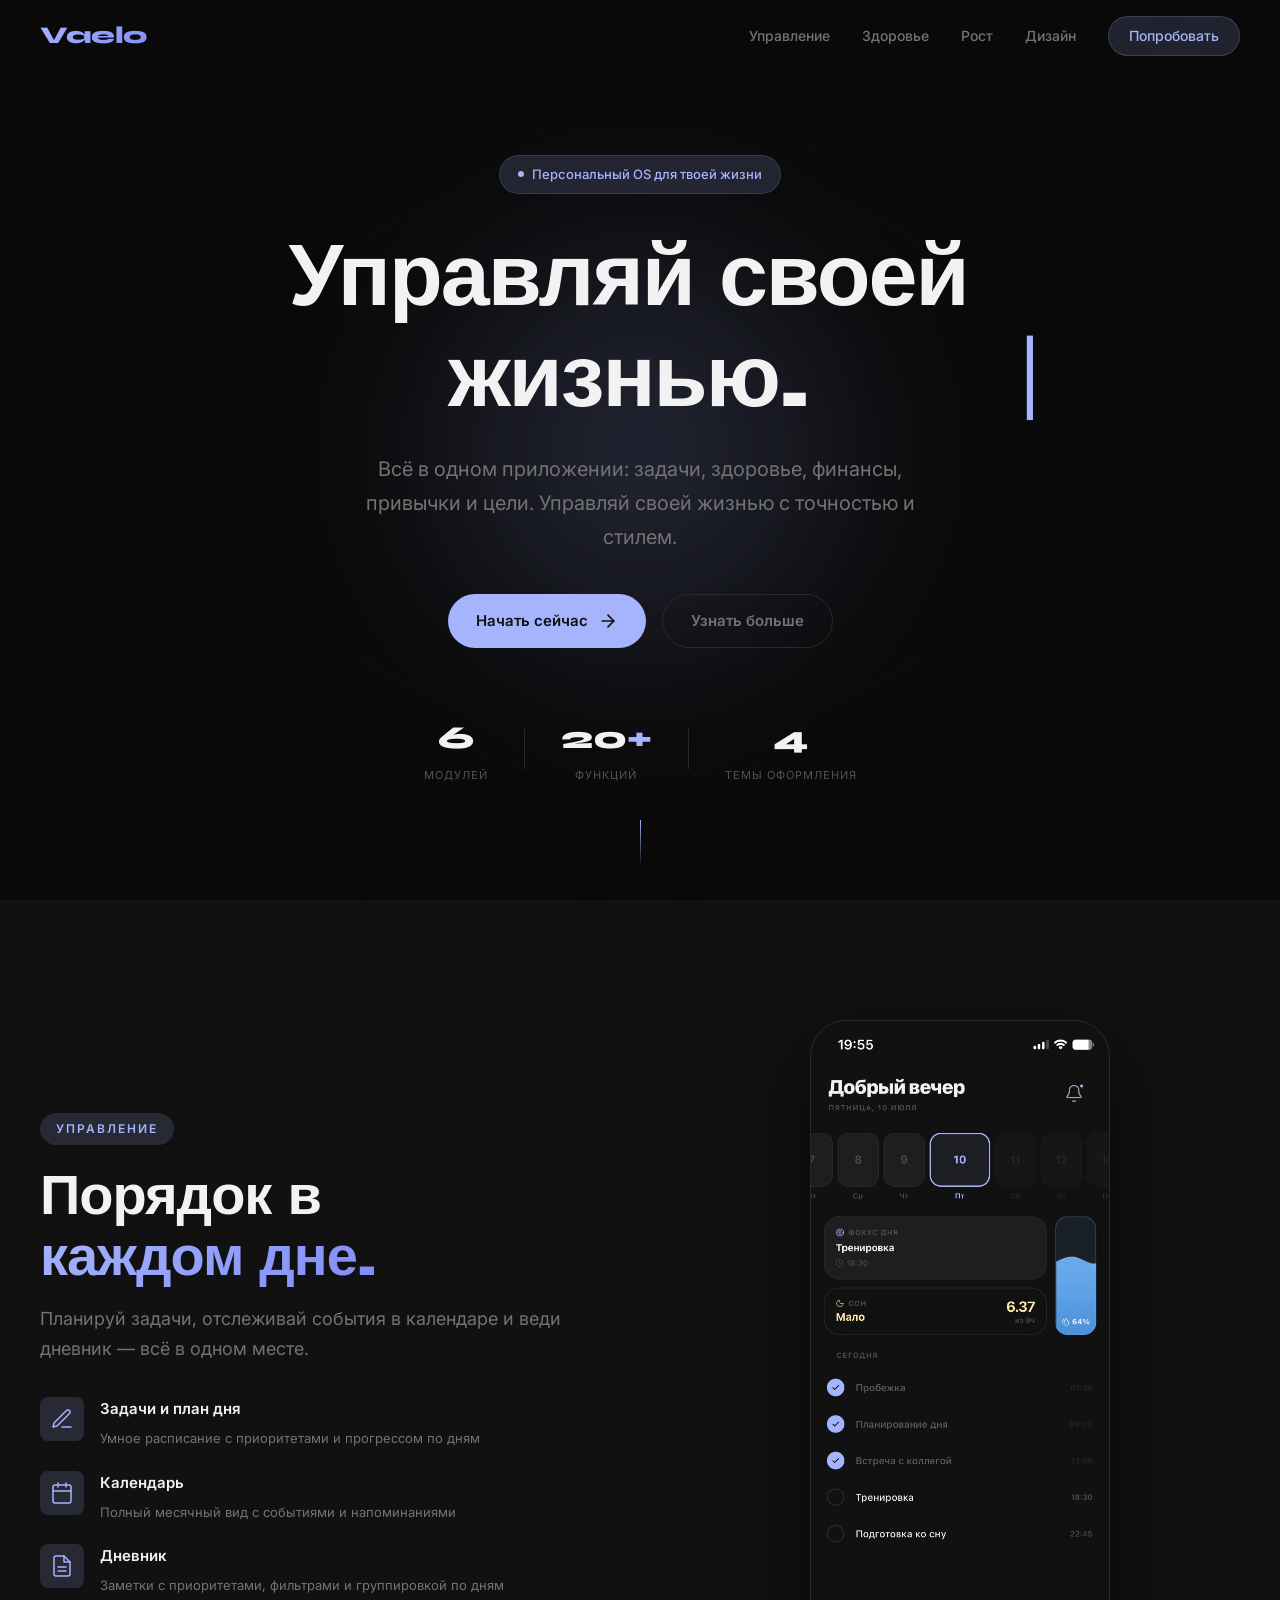
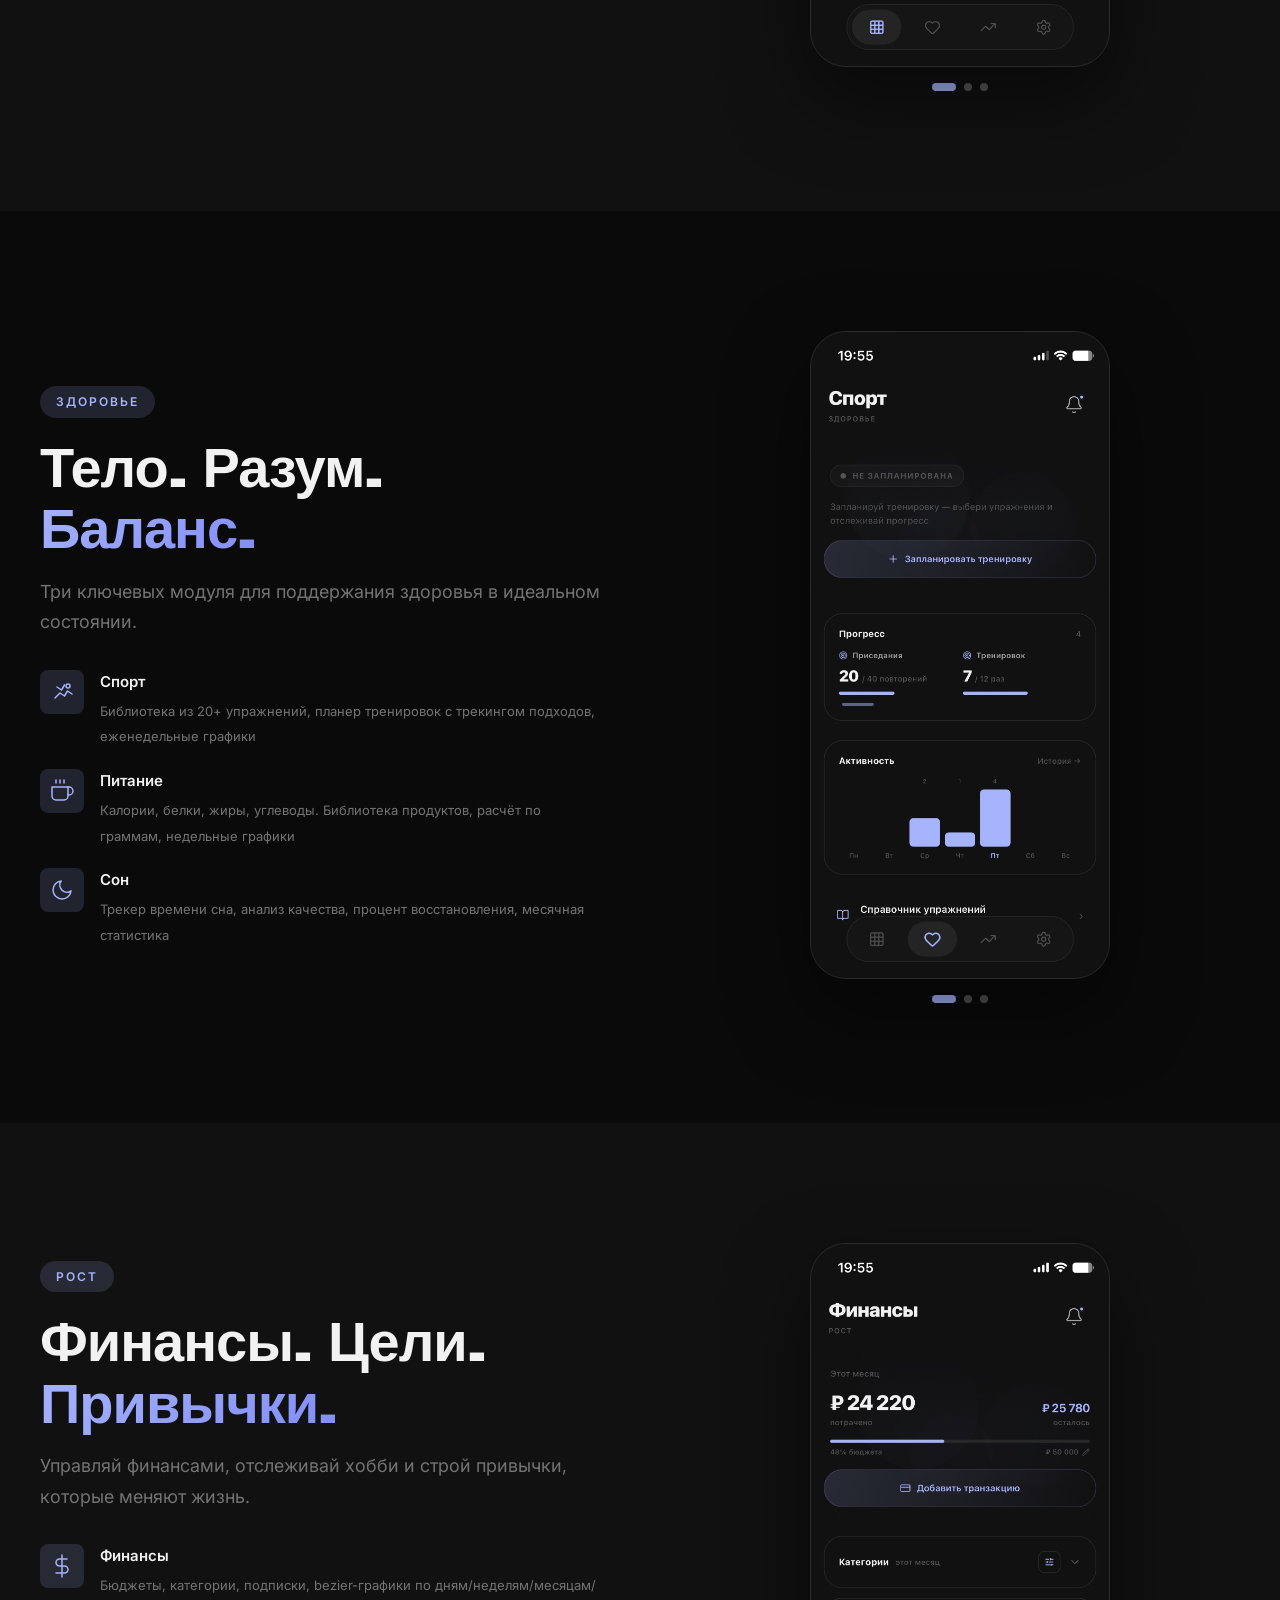
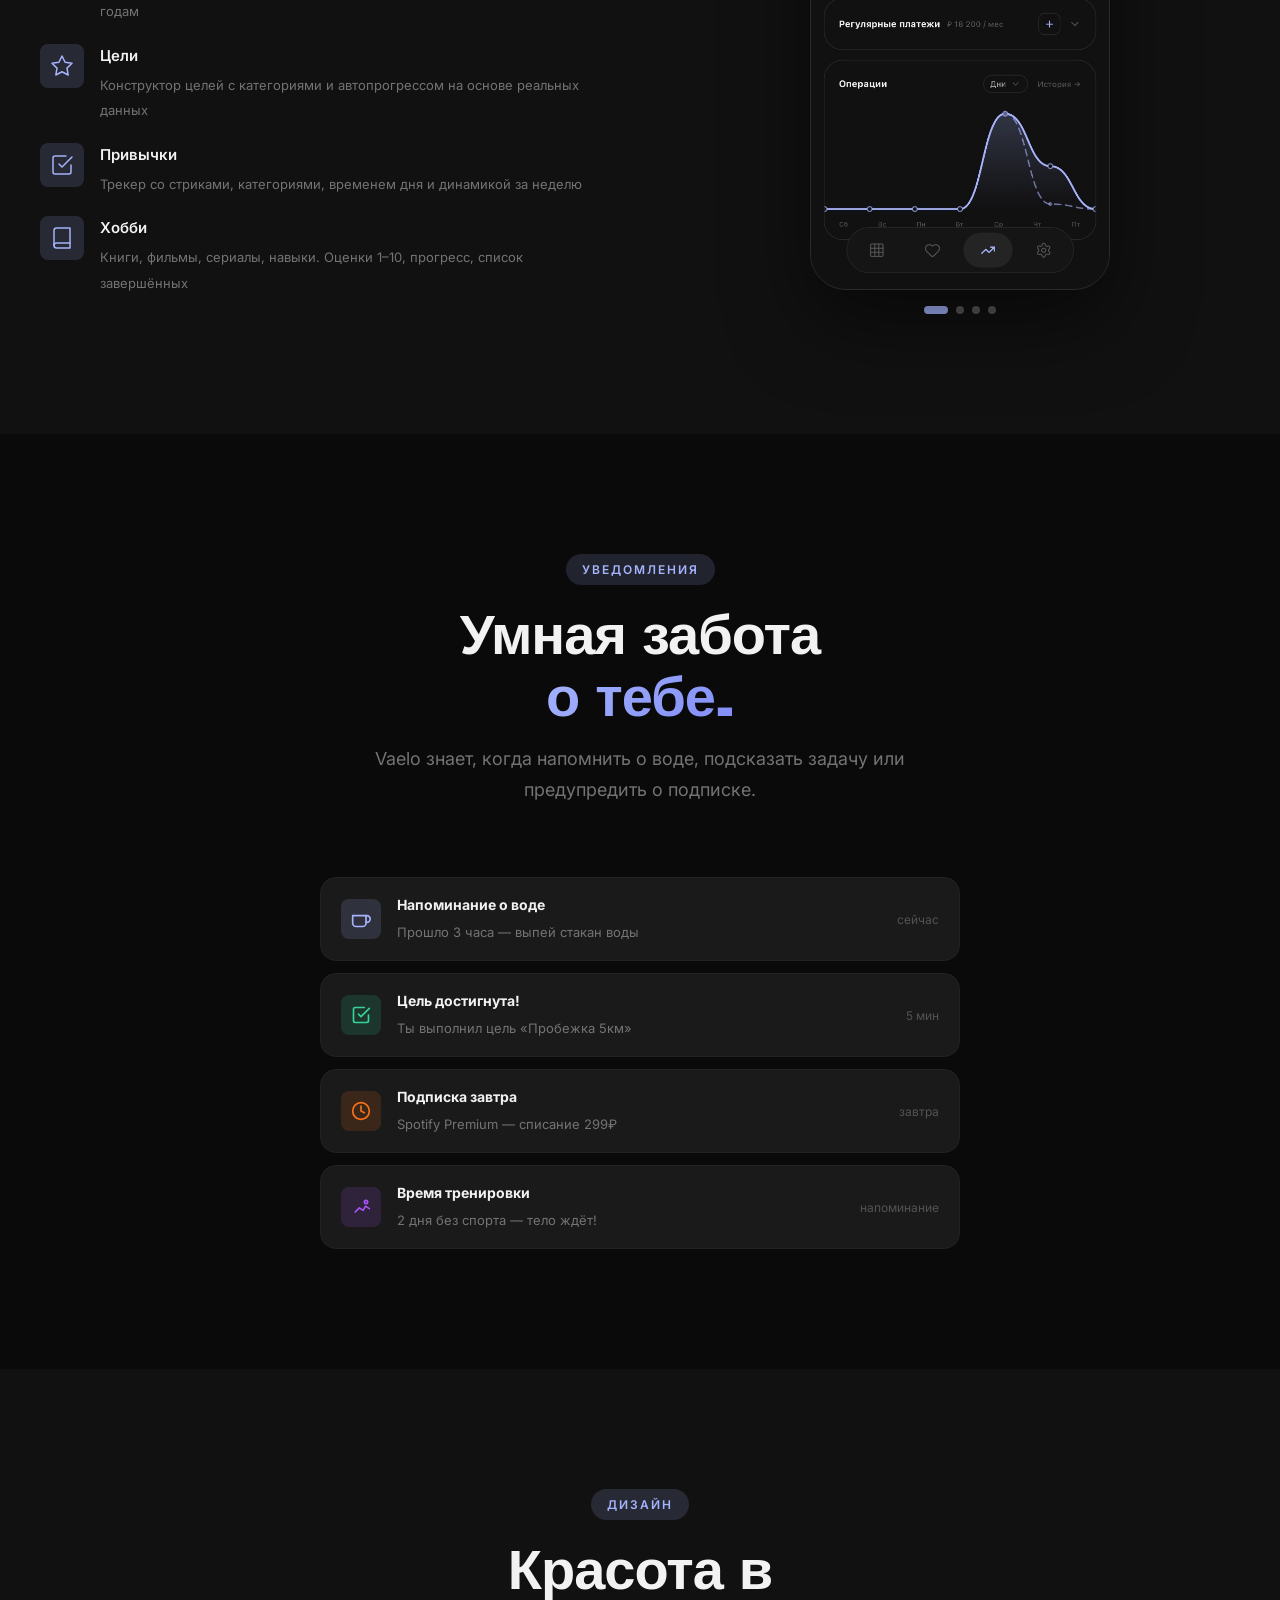
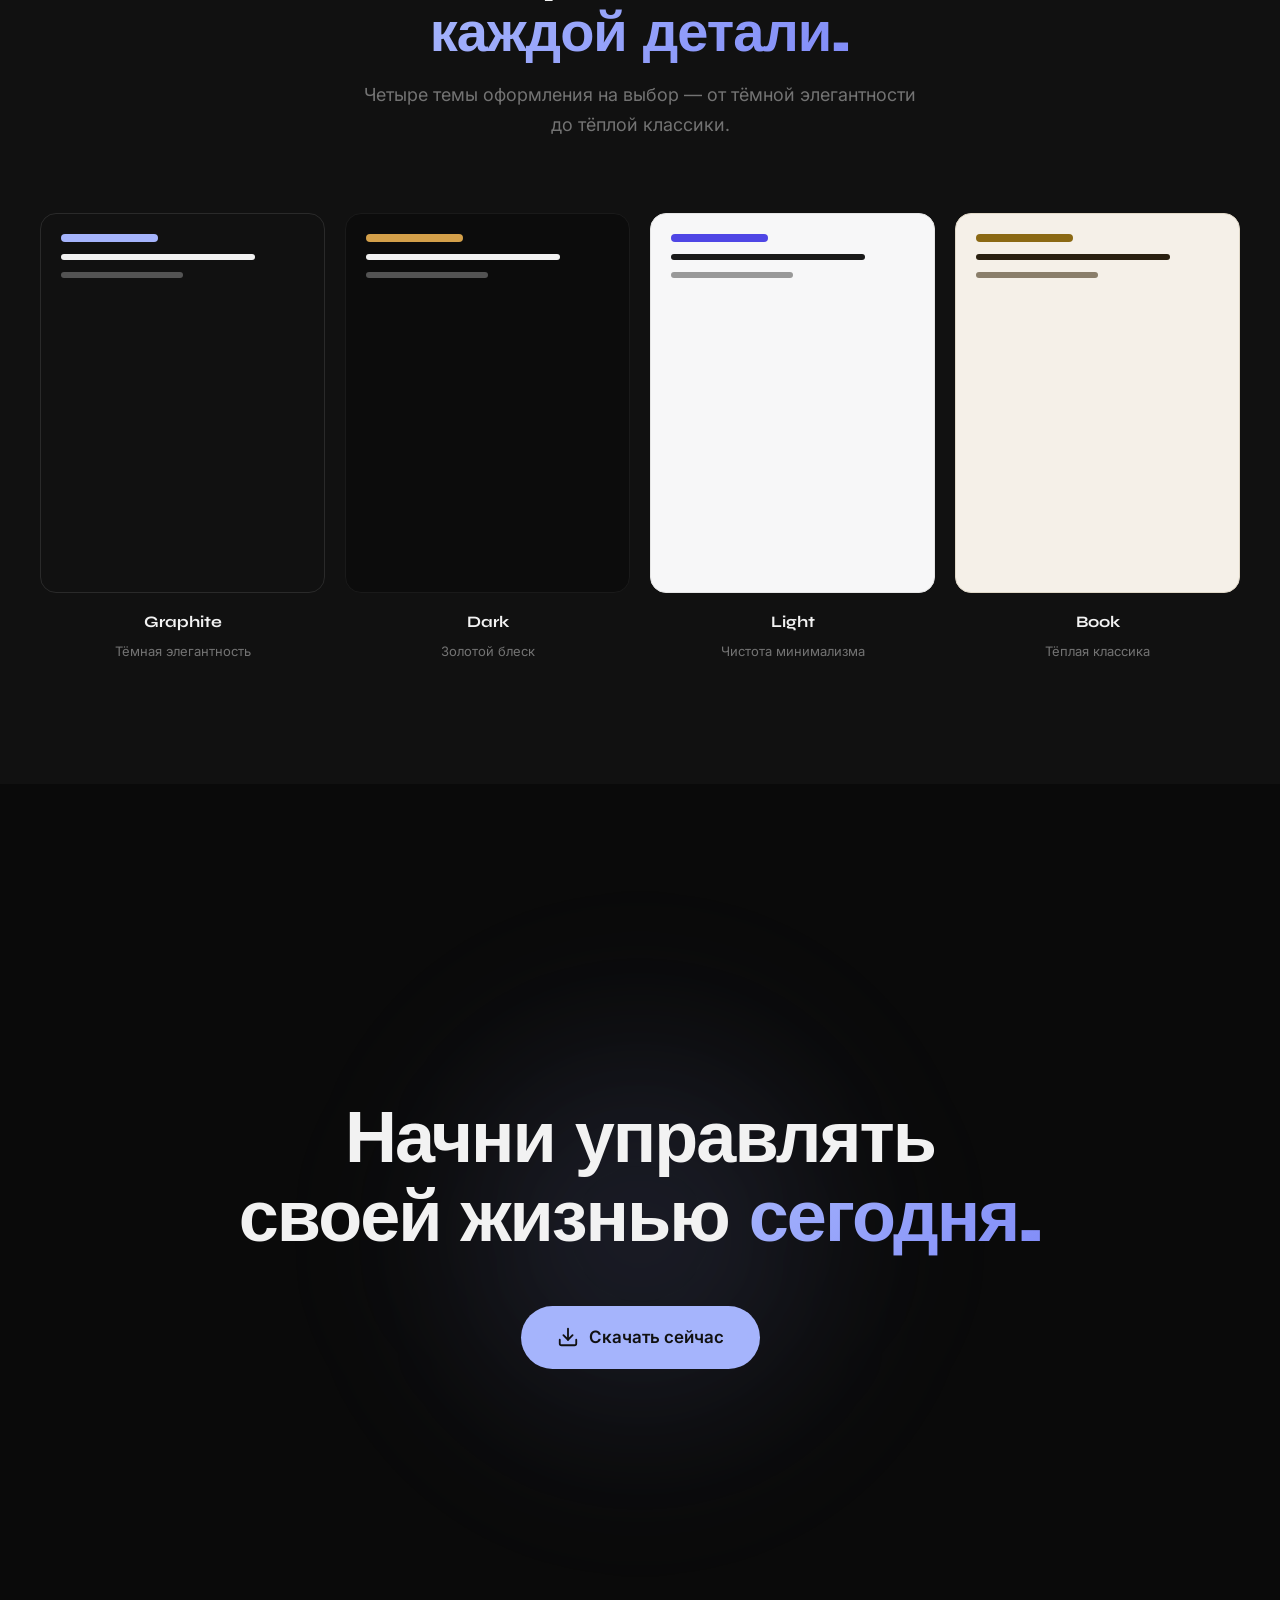
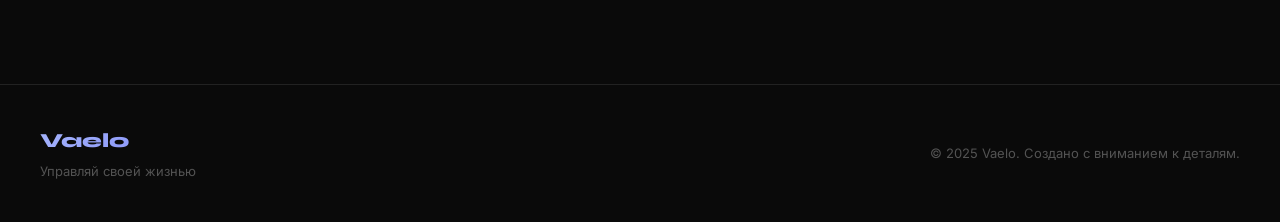
==== index.html @ 1714de64 "first commit" ====
<!DOCTYPE html>
<html lang="ru">
<head>
  <meta charset="UTF-8">
  <meta name="viewport" content="width=device-width, initial-scale=1.0">
  <title>Vaelo — Управляй своей жизнью</title>
  <link rel="icon" type="image/png" href="assets/logo.png">
  <link rel="preconnect" href="https://fonts.googleapis.com">
  <link rel="preconnect" href="https://fonts.gstatic.com" crossorigin>
  <link href="https://fonts.googleapis.com/css2?family=Syne:wght@400;500;600;700;800&family=Inter:wght@300;400;500;600;700&display=swap" rel="stylesheet">
  <link rel="stylesheet" href="style.css">
</head>
<body>

  <!-- Cursor glow -->
  <div class="cursor-glow" id="cursorGlow"></div>

  <!-- Navigation -->
  <nav class="nav" id="nav">
    <div class="nav-inner">
      <a href="#hero" class="nav-logo">Vaelo</a>
      <div class="nav-links">
        <a href="#management">Управление</a>
        <a href="#health">Здоровье</a>
        <a href="#growth">Рост</a>
        <a href="#design">Дизайн</a>
        <a href="#cta" class="nav-cta">Попробовать</a>
      </div>
      <button class="nav-burger" id="navBurger" aria-label="Меню">
        <span></span><span></span><span></span>
      </button>
    </div>
  </nav>

  <!-- Mobile menu -->
  <div class="mobile-menu" id="mobileMenu">
    <a href="#management">Управление</a>
    <a href="#health">Здоровье</a>
    <a href="#growth">Рост</a>
    <a href="#design">Дизайн</a>
    <a href="#cta" class="nav-cta">Попробовать</a>
  </div>

  <!-- Hero Section -->
  <section class="hero" id="hero">
    <div class="hero-aura"></div>
    <div class="hero-aura hero-aura-2"></div>
    <div class="hero-vignette"></div>
    <div class="hero-content">
      <div class="hero-badge">
        <span class="hero-badge-dot"></span>
        Персональный OS для твоей жизни
      </div>
      <h1 class="hero-title">
        <span class="typewriter" id="typewriter"></span><span class="cursor-blink">|</span>
      </h1>
      <p class="hero-subtitle">Всё в одном приложении: задачи, здоровье, финансы, привычки и цели. Управляй своей жизнью с точностью и стилем.</p>
      <div class="hero-actions">
        <a href="#cta" class="btn btn-primary">
          <span>Начать сейчас</span>
          <svg width="20" height="20" viewBox="0 0 24 24" fill="none" stroke="currentColor" stroke-width="2" stroke-linecap="round" stroke-linejoin="round"><path d="M5 12h14"/><path d="m12 5 7 7-7 7"/></svg>
        </a>
        <a href="#management" class="btn btn-ghost">
          <span>Узнать больше</span>
        </a>
      </div>
      <div class="hero-stats">
        <div class="hero-stat">
          <span class="hero-stat-number" data-target="6">0</span>
          <span class="hero-stat-label">Модулей</span>
        </div>
        <div class="hero-stat-divider"></div>
        <div class="hero-stat">
          <div class="hero-stat-row"><span class="hero-stat-number" data-target="20">0</span><span class="hero-stat-plus">+</span></div>
          <span class="hero-stat-label">Функций</span>
        </div>
        <div class="hero-stat-divider"></div>
        <div class="hero-stat">
          <span class="hero-stat-number" data-target="4">0</span>
          <span class="hero-stat-label">Темы оформления</span>
        </div>
      </div>
    </div>
    <div class="hero-scroll-indicator">
      <div class="scroll-line"></div>
    </div>
  </section>

  <!-- Management Section -->
  <section class="section section-dark" id="management">
    <div class="container">
      <div class="showcase">
        <div class="showcase-content reveal">
          <span class="section-tag">Управление</span>
          <h2 class="section-title">Порядок в<br><span class="text-accent">каждом дне.</span></h2>
          <p class="section-desc">Планируй задачи, отслеживай события в календаре и веди дневник — всё в одном месте.</p>
          <div class="showcase-list">
            <div class="showcase-item">
              <div class="showcase-item-icon">
                <svg width="24" height="24" viewBox="0 0 24 24" fill="none" stroke="currentColor" stroke-width="1.5" stroke-linecap="round" stroke-linejoin="round"><path d="M12 20h9"/><path d="M16.5 3.5a2.121 2.121 0 0 1 3 3L7 19l-4 1 1-4L16.5 3.5z"/></svg>
              </div>
              <div>
                <strong>Задачи и план дня</strong>
                <span>Умное расписание с приоритетами и прогрессом по дням</span>
              </div>
            </div>
            <div class="showcase-item">
              <div class="showcase-item-icon">
                <svg width="24" height="24" viewBox="0 0 24 24" fill="none" stroke="currentColor" stroke-width="1.5" stroke-linecap="round" stroke-linejoin="round"><rect x="3" y="4" width="18" height="18" rx="2" ry="2"/><line x1="16" y1="2" x2="16" y2="6"/><line x1="8" y1="2" x2="8" y2="6"/><line x1="3" y1="10" x2="21" y2="10"/></svg>
              </div>
              <div>
                <strong>Календарь</strong>
                <span>Полный месячный вид с событиями и напоминаниями</span>
              </div>
            </div>
            <div class="showcase-item">
              <div class="showcase-item-icon">
                <svg width="24" height="24" viewBox="0 0 24 24" fill="none" stroke="currentColor" stroke-width="1.5" stroke-linecap="round" stroke-linejoin="round"><path d="M14 2H6a2 2 0 0 0-2 2v16a2 2 0 0 0 2 2h12a2 2 0 0 0 2-2V8z"/><polyline points="14 2 14 8 20 8"/><line x1="16" y1="13" x2="8" y2="13"/><line x1="16" y1="17" x2="8" y2="17"/></svg>
              </div>
              <div>
                <strong>Дневник</strong>
                <span>Заметки с приоритетами, фильтрами и группировкой по дням</span>
              </div>
            </div>
          </div>
        </div>
        <div class="showcase-visual reveal" data-delay="200">
          <div class="image-carousel" id="carousel-management">
            <div class="carousel-viewport">
              <img src="assets/home.jpg" alt="Главный экран" class="carousel-img active" loading="lazy">
              <img src="assets/calendar.jpg" alt="Календарь" class="carousel-img" loading="lazy">
              <img src="assets/journal.jpg" alt="Дневник" class="carousel-img" loading="lazy">
            </div>
            <div class="carousel-dots">
              <button class="carousel-dot active" data-index="0"></button>
              <button class="carousel-dot" data-index="1"></button>
              <button class="carousel-dot" data-index="2"></button>
            </div>
          </div>
        </div>
      </div>
    </div>
  </section>

  <!-- Health Section -->
  <section class="section" id="health">
    <div class="container">
      <div class="showcase showcase-reverse">
        <div class="showcase-visual reveal">
          <div class="image-carousel" id="carousel-health">
            <div class="carousel-viewport">
              <img src="assets/sport.jpg" alt="Спорт" class="carousel-img active" loading="lazy">
              <img src="assets/food.jpg" alt="Питание" class="carousel-img" loading="lazy">
              <img src="assets/sleep.jpg" alt="Сон" class="carousel-img" loading="lazy">
            </div>
            <div class="carousel-dots">
              <button class="carousel-dot active" data-index="0"></button>
              <button class="carousel-dot" data-index="1"></button>
              <button class="carousel-dot" data-index="2"></button>
            </div>
          </div>
        </div>
        <div class="showcase-content reveal" data-delay="100">
          <span class="section-tag">Здоровье</span>
          <h2 class="section-title">Тело. Разум.<br><span class="text-accent">Баланс.</span></h2>
          <p class="section-desc">Три ключевых модуля для поддержания здоровья в идеальном состоянии.</p>
          <div class="showcase-list">
            <div class="showcase-item">
              <div class="showcase-item-icon">
                <svg width="24" height="24" viewBox="0 0 24 24" fill="none" stroke="currentColor" stroke-width="1.5" stroke-linecap="round" stroke-linejoin="round"><path d="M18 8a2 2 0 1 1 0-4 2 2 0 0 1 0 4z"/><path d="M22 14l-4.5-3-3 5-4.5-3L5 18"/><path d="M14.5 5l-3 5-4.5-3"/></svg>
              </div>
              <div>
                <strong>Спорт</strong>
                <span>Библиотека из 20+ упражнений, планер тренировок с трекингом подходов, еженедельные графики</span>
              </div>
            </div>
            <div class="showcase-item">
              <div class="showcase-item-icon">
                <svg width="24" height="24" viewBox="0 0 24 24" fill="none" stroke="currentColor" stroke-width="1.5" stroke-linecap="round" stroke-linejoin="round"><path d="M18 8h1a4 4 0 0 1 0 8h-1"/><path d="M2 8h16v9a4 4 0 0 1-4 4H6a4 4 0 0 1-4-4V8z"/><line x1="6" y1="1" x2="6" y2="4"/><line x1="10" y1="1" x2="10" y2="4"/><line x1="14" y1="1" x2="14" y2="4"/></svg>
              </div>
              <div>
                <strong>Питание</strong>
                <span>Калории, белки, жиры, углеводы. Библиотека продуктов, расчёт по граммам, недельные графики</span>
              </div>
            </div>
            <div class="showcase-item">
              <div class="showcase-item-icon">
                <svg width="24" height="24" viewBox="0 0 24 24" fill="none" stroke="currentColor" stroke-width="1.5" stroke-linecap="round" stroke-linejoin="round"><path d="M21 12.79A9 9 0 1 1 11.21 3 7 7 0 0 0 21 12.79z"/></svg>
              </div>
              <div>
                <strong>Сон</strong>
                <span>Трекер времени сна, анализ качества, процент восстановления, месячная статистика</span>
              </div>
            </div>
          </div>
        </div>
      </div>
    </div>
  </section>

  <!-- Growth Section -->
  <section class="section section-dark" id="growth">
    <div class="container">
      <div class="showcase">
        <div class="showcase-content reveal">
          <span class="section-tag">Рост</span>
          <h2 class="section-title">Финансы. Цели.<br><span class="text-accent">Привычки.</span></h2>
          <p class="section-desc">Управляй финансами, отслеживай хобби и строй привычки, которые меняют жизнь.</p>
          <div class="showcase-list">
            <div class="showcase-item">
              <div class="showcase-item-icon">
                <svg width="24" height="24" viewBox="0 0 24 24" fill="none" stroke="currentColor" stroke-width="1.5" stroke-linecap="round" stroke-linejoin="round"><line x1="12" y1="1" x2="12" y2="23"/><path d="M17 5H9.5a3.5 3.5 0 0 0 0 7h5a3.5 3.5 0 0 1 0 7H6"/></svg>
              </div>
              <div>
                <strong>Финансы</strong>
                <span>Бюджеты, категории, подписки, bezier-графики по дням/неделям/месяцам/годам</span>
              </div>
            </div>
            <div class="showcase-item">
              <div class="showcase-item-icon">
                <svg width="24" height="24" viewBox="0 0 24 24" fill="none" stroke="currentColor" stroke-width="1.5" stroke-linecap="round" stroke-linejoin="round"><polygon points="12 2 15.09 8.26 22 9.27 17 14.14 18.18 21.02 12 17.77 5.82 21.02 7 14.14 2 9.27 8.91 8.26 12 2"/></svg>
              </div>
              <div>
                <strong>Цели</strong>
                <span>Конструктор целей с категориями и автопрогрессом на основе реальных данных</span>
              </div>
            </div>
            <div class="showcase-item">
              <div class="showcase-item-icon">
                <svg width="24" height="24" viewBox="0 0 24 24" fill="none" stroke="currentColor" stroke-width="1.5" stroke-linecap="round" stroke-linejoin="round"><polyline points="9 11 12 14 22 4"/><path d="M21 12v7a2 2 0 0 1-2 2H5a2 2 0 0 1-2-2V5a2 2 0 0 1 2-2h11"/></svg>
              </div>
              <div>
                <strong>Привычки</strong>
                <span>Трекер со стриками, категориями, временем дня и динамикой за неделю</span>
              </div>
            </div>
            <div class="showcase-item">
              <div class="showcase-item-icon">
                <svg width="24" height="24" viewBox="0 0 24 24" fill="none" stroke="currentColor" stroke-width="1.5" stroke-linecap="round" stroke-linejoin="round"><path d="M4 19.5A2.5 2.5 0 0 1 6.5 17H20"/><path d="M6.5 2H20v20H6.5A2.5 2.5 0 0 1 4 19.5v-15A2.5 2.5 0 0 1 6.5 2z"/></svg>
              </div>
              <div>
                <strong>Хобби</strong>
                <span>Книги, фильмы, сериалы, навыки. Оценки 1–10, прогресс, список завершённых</span>
              </div>
            </div>
          </div>
        </div>
        <div class="showcase-visual reveal" data-delay="200">
          <div class="image-carousel" id="carousel-growth">
            <div class="carousel-viewport">
              <img src="assets/finance.jpg" alt="Финансы" class="carousel-img active" loading="lazy">
              <img src="assets/interes.jpg" alt="Хобби" class="carousel-img" loading="lazy">
              <img src="assets/privichka.jpg" alt="Привычки" class="carousel-img" loading="lazy">
              <img src="assets/celi.jpg" alt="Цели" class="carousel-img" loading="lazy">
            </div>
            <div class="carousel-dots">
              <button class="carousel-dot active" data-index="0"></button>
              <button class="carousel-dot" data-index="1"></button>
              <button class="carousel-dot" data-index="2"></button>
              <button class="carousel-dot" data-index="3"></button>
            </div>
          </div>
        </div>
      </div>
    </div>
  </section>

  <!-- Smart Notifications -->
  <section class="section" id="notifications">
    <div class="container">
      <div class="section-header reveal">
        <span class="section-tag">Уведомления</span>
        <h2 class="section-title">Умная забота<br><span class="text-accent">о тебе.</span></h2>
        <p class="section-desc">Vaelo знает, когда напомнить о воде, подсказать задачу или предупредить о подписке.</p>
      </div>

      <div class="notifications-showcase reveal">
        <div class="notification-card">
          <div class="notification-icon" style="background: rgba(165,180,252,0.15); color: #a5b4fc;">
            <svg width="20" height="20" viewBox="0 0 24 24" fill="none" stroke="currentColor" stroke-width="2" stroke-linecap="round" stroke-linejoin="round"><path d="M18 8h1a4 4 0 0 1 0 8h-1"/><path d="M2 8h16v9a4 4 0 0 1-4 4H6a4 4 0 0 1-4-4V8z"/></svg>
          </div>
          <div class="notification-text">
            <strong>Напоминание о воде</strong>
            <span>Прошло 3 часа — выпей стакан воды</span>
          </div>
          <span class="notification-time">сейчас</span>
        </div>

        <div class="notification-card">
          <div class="notification-icon" style="background: rgba(52,211,153,0.15); color: #34D399;">
            <svg width="20" height="20" viewBox="0 0 24 24" fill="none" stroke="currentColor" stroke-width="2" stroke-linecap="round" stroke-linejoin="round"><polyline points="9 11 12 14 22 4"/><path d="M21 12v7a2 2 0 0 1-2 2H5a2 2 0 0 1-2-2V5a2 2 0 0 1 2-2h11"/></svg>
          </div>
          <div class="notification-text">
            <strong>Цель достигнута!</strong>
            <span>Ты выполнил цель «Пробежка 5км»</span>
          </div>
          <span class="notification-time">5 мин</span>
        </div>

        <div class="notification-card">
          <div class="notification-icon" style="background: rgba(249,115,22,0.15); color: #F97316;">
            <svg width="20" height="20" viewBox="0 0 24 24" fill="none" stroke="currentColor" stroke-width="2" stroke-linecap="round" stroke-linejoin="round"><circle cx="12" cy="12" r="10"/><polyline points="12 6 12 12 16 14"/></svg>
          </div>
          <div class="notification-text">
            <strong>Подписка завтра</strong>
            <span>Spotify Premium — списание 299₽</span>
          </div>
          <span class="notification-time">завтра</span>
        </div>

        <div class="notification-card">
          <div class="notification-icon" style="background: rgba(168,85,247,0.15); color: #A855F7;">
            <svg width="20" height="20" viewBox="0 0 24 24" fill="none" stroke="currentColor" stroke-width="2" stroke-linecap="round" stroke-linejoin="round"><path d="M18 8a2 2 0 1 1 0-4 2 2 0 0 1 0 4z"/><path d="M22 14l-4.5-3-3 5-4.5-3L5 18"/></svg>
          </div>
          <div class="notification-text">
            <strong>Время тренировки</strong>
            <span>2 дня без спорта — тело ждёт!</span>
          </div>
          <span class="notification-time">напоминание</span>
        </div>
      </div>
    </div>
  </section>

  <!-- Design Section -->
  <section class="section section-dark" id="design">
    <div class="container">
      <div class="section-header reveal">
        <span class="section-tag">Дизайн</span>
        <h2 class="section-title">Красота в<br><span class="text-accent">каждой детали.</span></h2>
        <p class="section-desc">Четыре темы оформления на выбор — от тёмной элегантности до тёплой классики.</p>
      </div>

      <div class="themes-grid reveal">
        <div class="theme-card" data-theme="graphite">
          <div class="theme-preview" style="background: #111111; border: 1px solid #2a2a2a;">
            <div class="theme-preview-accent" style="background: #a5b4fc;"></div>
            <div class="theme-preview-text" style="background: #F2F2F2;"></div>
            <div class="theme-preview-text short" style="background: #535353;"></div>
          </div>
          <span class="theme-name">Graphite</span>
          <span class="theme-desc">Тёмная элегантность</span>
        </div>
        <div class="theme-card" data-theme="dark">
          <div class="theme-preview" style="background: #0c0c0c; border: 1px solid #1a1a1a;">
            <div class="theme-preview-accent" style="background: #d4a04a;"></div>
            <div class="theme-preview-text" style="background: #F2F2F2;"></div>
            <div class="theme-preview-text short" style="background: #535353;"></div>
          </div>
          <span class="theme-name">Dark</span>
          <span class="theme-desc">Золотой блеск</span>
        </div>
        <div class="theme-card" data-theme="light">
          <div class="theme-preview" style="background: #f7f7f8; border: 1px solid #e5e5e5;">
            <div class="theme-preview-accent" style="background: #4f46e5;"></div>
            <div class="theme-preview-text" style="background: #1a1a1a;"></div>
            <div class="theme-preview-text short" style="background: #999;"></div>
          </div>
          <span class="theme-name">Light</span>
          <span class="theme-desc">Чистота минимализма</span>
        </div>
        <div class="theme-card" data-theme="book">
          <div class="theme-preview" style="background: #f5f0e8; border: 1px solid #e0d8c8;">
            <div class="theme-preview-accent" style="background: #8b6914;"></div>
            <div class="theme-preview-text" style="background: #2a2010;"></div>
            <div class="theme-preview-text short" style="background: #8a7e6a;"></div>
          </div>
          <span class="theme-name">Book</span>
          <span class="theme-desc">Тёплая классика</span>
        </div>
      </div>
    </div>
  </section>

  <!-- CTA Section -->
  <section class="section section-cta" id="cta">
    <div class="cta-aura"></div>
    <div class="cta-aura cta-aura-2"></div>
    <div class="container">
      <div class="cta-content reveal">
        <h2 class="cta-title">Начни управлять<br>своей жизнью <span class="text-accent">сегодня.</span></h2>
        <div class="cta-buttons">
          <a href="#" class="btn btn-primary btn-lg">
            <svg width="22" height="22" viewBox="0 0 24 24" fill="none" stroke="currentColor" stroke-width="2" stroke-linecap="round" stroke-linejoin="round"><path d="M21 15v4a2 2 0 0 1-2 2H5a2 2 0 0 1-2-2v-4"/><polyline points="7 10 12 15 17 10"/><line x1="12" y1="15" x2="12" y2="3"/></svg>
            <span>Скачать сейчас</span>
          </a>
        </div>
      </div>
    </div>
  </section>

  <!-- Footer -->
  <footer class="footer">
    <div class="container">
      <div class="footer-inner">
        <div class="footer-brand">
          <span class="footer-logo">Vaelo</span>
          <span class="footer-tagline">Управляй своей жизнью</span>
        </div>
        <div class="footer-copy">&copy; 2025 Vaelo. Создано с вниманием к деталям.</div>
      </div>
    </div>
  </footer>

  <script src="script.js"></script>
</body>
</html>
---- style.css ----
/* ============================================
   VAELO LANDING PAGE — style.css
   Design system: Graphite theme (#111111, #a5b4fc)
   ============================================ */

:root {
  --bg: #0a0a0a;
  --bg-surface: #111111;
  --bg-card: #1a1a1a;
  --bg-card-hover: #222222;
  --accent: #a5b4fc;
  --accent-dim: rgba(165, 180, 252, 0.15);
  --accent-glow: rgba(165, 180, 252, 0.4);
  --text: #F2F2F2;
  --text-muted: #737373;
  --text-dim: #535353;
  --border: #222222;
  --border-light: #2a2a2a;
  --success: #34D399;
  --warning: #F97316;
  --danger: #DC2626;
  --purple: #A855F7;
  --radius-sm: 8px;
  --radius-md: 12px;
  --radius-lg: 16px;
  --radius-xl: 24px;
  --radius-full: 999px;
  --font-display: 'Syne', sans-serif;
  --font-body: 'Inter', sans-serif;
  --transition: 0.3s cubic-bezier(0.4, 0, 0.2, 1);
  --transition-spring: 0.6s cubic-bezier(0.34, 1.56, 0.64, 1);
}

/* Reset */
*, *::before, *::after {
  margin: 0;
  padding: 0;
  box-sizing: border-box;
}

html {
  scroll-behavior: smooth;
  -webkit-font-smoothing: antialiased;
  -moz-osx-font-smoothing: grayscale;
}

body {
  font-family: var(--font-body);
  background: var(--bg);
  color: var(--text);
  overflow-x: hidden;
  line-height: 1.6;
}

a {
  color: inherit;
  text-decoration: none;
}

/* Cursor Glow */
.cursor-glow {
  position: fixed;
  width: 600px;
  height: 600px;
  border-radius: 50%;
  background: radial-gradient(circle, rgba(165,180,252,0.06) 0%, transparent 70%);
  pointer-events: none;
  z-index: 0;
  transform: translate(-50%, -50%);
  transition: opacity 0.3s;
  opacity: 0;
}

body:hover .cursor-glow {
  opacity: 1;
}

/* Navigation */
.nav {
  position: fixed;
  top: 0;
  left: 0;
  right: 0;
  z-index: 1000;
  padding: 16px 24px;
  transition: background 0.3s, backdrop-filter 0.3s, padding 0.3s, border-color 0.3s;
  border-bottom: 1px solid transparent;
}

.nav.scrolled {
  background: rgba(10, 10, 10, 0.8);
  backdrop-filter: blur(20px);
  -webkit-backdrop-filter: blur(20px);
  border-bottom-color: var(--border);
  padding: 12px 24px;
}

.nav-inner {
  max-width: 1200px;
  margin: 0 auto;
  display: flex;
  align-items: center;
  justify-content: space-between;
}

.nav-logo {
  font-family: var(--font-display);
  font-weight: 800;
  font-size: 24px;
  letter-spacing: -0.5px;
  background: linear-gradient(135deg, var(--accent), #818cf8);
  -webkit-background-clip: text;
  -webkit-text-fill-color: transparent;
  background-clip: text;
}

.nav-links {
  display: flex;
  align-items: center;
  gap: 32px;
  font-size: 14px;
  font-weight: 500;
  color: var(--text-muted);
}

.nav-links a {
  transition: color var(--transition);
  position: relative;
}

.nav-links a:hover {
  color: var(--text);
}

.nav-links a::after {
  content: '';
  position: absolute;
  bottom: -4px;
  left: 0;
  width: 0;
  height: 1px;
  background: var(--accent);
  transition: width var(--transition);
}

.nav-links a:hover::after {
  width: 100%;
}

.nav-cta {
  background: var(--accent-dim);
  color: var(--accent) !important;
  padding: 8px 20px;
  border-radius: var(--radius-full);
  border: 1px solid rgba(165, 180, 252, 0.2);
  transition: all var(--transition);
}

.nav-cta:hover {
  background: rgba(165, 180, 252, 0.25) !important;
}

.nav-cta::after {
  display: none !important;
}

.nav-burger {
  display: none;
  flex-direction: column;
  gap: 5px;
  background: none;
  border: none;
  cursor: pointer;
  padding: 4px;
}

.nav-burger span {
  display: block;
  width: 22px;
  height: 2px;
  background: var(--text);
  border-radius: 2px;
  transition: var(--transition);
}

.mobile-menu {
  display: none;
  position: fixed;
  top: 60px;
  left: 0;
  right: 0;
  background: rgba(10, 10, 10, 0.95);
  backdrop-filter: blur(20px);
  padding: 24px;
  flex-direction: column;
  gap: 20px;
  z-index: 999;
  border-bottom: 1px solid var(--border);
  transform: translateY(-10px);
  opacity: 0;
  transition: var(--transition);
}

.mobile-menu.active {
  transform: translateY(0);
  opacity: 1;
}

.mobile-menu a {
  font-size: 16px;
  color: var(--text-muted);
  transition: color var(--transition);
}

.mobile-menu a:hover {
  color: var(--text);
}

/* Hero Section */
.hero {
  min-height: 100vh;
  display: flex;
  flex-direction: column;
  align-items: center;
  justify-content: center;
  position: relative;
  overflow: hidden;
  padding: 120px 24px 80px;
}

.hero-aura {
  position: absolute;
  width: 800px;
  height: 800px;
  border-radius: 50%;
  background: radial-gradient(circle, rgba(165, 180, 252, 0.12) 0%, transparent 60%);
  top: 50%;
  left: 50%;
  transform: translate(-50%, -50%);
  animation: auraFloat 8s ease-in-out infinite;
  filter: blur(40px);
}

.hero-aura-2 {
  width: 600px;
  height: 600px;
  background: radial-gradient(circle, rgba(129, 140, 248, 0.08) 0%, transparent 60%);
  animation: auraFloat2 10s ease-in-out infinite;
  filter: blur(60px);
}

@keyframes auraFloat {
  0%, 100% { transform: translate(-50%, -50%) scale(1); }
  50% { transform: translate(-50%, -50%) scale(1.15); }
}

@keyframes auraFloat2 {
  0%, 100% { transform: translate(-50%, -50%) scale(1.1); }
  50% { transform: translate(-50%, -50%) scale(0.9); }
}

.hero-vignette {
  position: absolute;
  inset: 0;
  background: radial-gradient(ellipse at center, transparent 40%, var(--bg) 100%);
  pointer-events: none;
}

.hero-content {
  position: relative;
  z-index: 1;
  text-align: center;
  max-width: 800px;
}

.hero-badge {
  display: inline-flex;
  align-items: center;
  gap: 8px;
  padding: 8px 18px;
  background: var(--accent-dim);
  border: 1px solid rgba(165, 180, 252, 0.15);
  border-radius: var(--radius-full);
  font-size: 13px;
  font-weight: 500;
  color: var(--accent);
  margin-bottom: 32px;
  opacity: 0;
  animation: fadeUp 0.8s 0.2s forwards;
}

.hero-badge-dot {
  width: 6px;
  height: 6px;
  border-radius: 50%;
  background: var(--accent);
  animation: pulse 2s infinite;
}

@keyframes pulse {
  0%, 100% { opacity: 1; }
  50% { opacity: 0.4; }
}

/* Typewriter — fixed height to prevent jumping */
.hero-title {
  font-family: var(--font-display);
  font-weight: 800;
  font-size: clamp(48px, 8vw, 88px);
  line-height: 1.15;
  letter-spacing: -2px;
  margin-bottom: 24px;
  opacity: 0;
  animation: fadeUp 0.8s 0.4s forwards;
  min-height: 2.3em;
  display: flex;
  align-items: flex-end;
  justify-content: center;
}

.typewriter {
  display: inline;
  min-width: 1ch;
}

.cursor-blink {
  display: inline;
  color: var(--accent);
  animation: blink 0.8s step-end infinite;
  font-weight: 400;
  margin-left: 2px;
  line-height: 1.15;
}

@keyframes blink {
  0%, 100% { opacity: 1; }
  50% { opacity: 0; }
}

.hero-subtitle {
  font-size: clamp(16px, 2vw, 20px);
  color: var(--text-muted);
  max-width: 600px;
  margin: 0 auto 40px;
  line-height: 1.7;
  opacity: 0;
  animation: fadeUp 0.8s 0.6s forwards;
}

.hero-actions {
  display: flex;
  gap: 16px;
  justify-content: center;
  flex-wrap: wrap;
  margin-bottom: 64px;
  opacity: 0;
  animation: fadeUp 0.8s 0.8s forwards;
}

@keyframes fadeUp {
  from { opacity: 0; transform: translateY(20px); }
  to { opacity: 1; transform: translateY(0); }
}

/* Buttons */
.btn {
  display: inline-flex;
  align-items: center;
  gap: 10px;
  padding: 14px 28px;
  border-radius: var(--radius-full);
  font-size: 15px;
  font-weight: 600;
  font-family: var(--font-body);
  cursor: pointer;
  transition: all var(--transition);
  border: none;
  outline: none;
}

.btn-primary {
  background: var(--accent);
  color: #111;
}

.btn-primary:hover {
  background: #c4ccff;
  transform: translateY(-2px);
  box-shadow: 0 8px 32px rgba(165, 180, 252, 0.3);
}

.btn-ghost {
  background: transparent;
  color: var(--text-muted);
  border: 1px solid var(--border-light);
}

.btn-ghost:hover {
  color: var(--text);
  border-color: var(--text-dim);
  transform: translateY(-2px);
}

.btn-lg {
  padding: 18px 36px;
  font-size: 17px;
}

/* Hero Stats */
.hero-stats {
  display: flex;
  align-items: center;
  justify-content: center;
  gap: 36px;
  opacity: 0;
  animation: fadeUp 0.8s 1s forwards;
}

.hero-stat {
  display: flex;
  flex-direction: column;
  align-items: center;
  gap: 4px;
}

.hero-stat-row {
  display: flex;
  align-items: baseline;
}

.hero-stat-number {
  font-family: var(--font-display);
  font-weight: 800;
  font-size: 32px;
  color: var(--text);
}

.hero-stat-plus {
  font-family: var(--font-display);
  font-weight: 800;
  font-size: 32px;
  color: var(--accent);
  line-height: 1;
}

.hero-stat-label {
  font-size: 11px;
  color: var(--text-dim);
  text-transform: uppercase;
  letter-spacing: 1px;
  white-space: nowrap;
}

.hero-stat-divider {
  width: 1px;
  height: 40px;
  background: var(--border-light);
}

/* Scroll Indicator */
.hero-scroll-indicator {
  position: absolute;
  bottom: 32px;
  left: 50%;
  transform: translateX(-50%);
  opacity: 0;
  animation: fadeUp 0.8s 1.2s forwards;
}

.scroll-line {
  width: 1px;
  height: 48px;
  background: linear-gradient(to bottom, var(--accent), transparent);
  animation: scrollPulse 2s ease-in-out infinite;
}

@keyframes scrollPulse {
  0%, 100% { opacity: 1; transform: scaleY(1); }
  50% { opacity: 0.3; transform: scaleY(0.6); }
}

/* Section */
.section {
  padding: 120px 24px;
  position: relative;
}

.section-dark {
  background: var(--bg-surface);
}

.container {
  max-width: 1200px;
  margin: 0 auto;
}

.section-header {
  text-align: center;
  margin-bottom: 72px;
}

.section-tag {
  display: inline-block;
  font-size: 12px;
  font-weight: 600;
  text-transform: uppercase;
  letter-spacing: 2px;
  color: var(--accent);
  background: var(--accent-dim);
  padding: 6px 16px;
  border-radius: var(--radius-full);
  margin-bottom: 20px;
}

.section-title {
  font-family: var(--font-display);
  font-weight: 800;
  font-size: clamp(32px, 5vw, 56px);
  line-height: 1.1;
  letter-spacing: -1px;
  margin-bottom: 16px;
}

.text-accent {
  background: linear-gradient(135deg, var(--accent), #818cf8);
  -webkit-background-clip: text;
  -webkit-text-fill-color: transparent;
  background-clip: text;
}

.section-desc {
  font-size: 18px;
  color: var(--text-muted);
  max-width: 560px;
  margin: 0 auto;
  line-height: 1.7;
}

/* Showcase (split layout) */
.showcase {
  display: grid;
  grid-template-columns: 1fr 1fr;
  gap: 80px;
  align-items: center;
}

.showcase-reverse {
  direction: rtl;
}

.showcase-reverse > * {
  direction: ltr;
}

.showcase-list {
  display: flex;
  flex-direction: column;
  gap: 20px;
  margin-top: 32px;
}

.showcase-item {
  display: flex;
  gap: 16px;
  align-items: flex-start;
}

.showcase-item-icon {
  width: 44px;
  height: 44px;
  min-width: 44px;
  display: flex;
  align-items: center;
  justify-content: center;
  background: var(--accent-dim);
  border-radius: var(--radius-sm);
  color: var(--accent);
}

.showcase-item strong {
  display: block;
  font-size: 15px;
  font-weight: 600;
  margin-bottom: 4px;
}

.showcase-item span {
  font-size: 13px;
  color: var(--text-muted);
  line-height: 1.5;
}

/* Image Carousel — Phone Mockup */
.image-carousel {
  position: relative;
  max-width: 300px;
  margin: 0 auto;
}

.carousel-viewport {
  position: relative;
  overflow: hidden;
  border-radius: 36px;
  border: 1px solid #2a2a2a;
  box-shadow: 0 32px 80px rgba(0, 0, 0, 0.5), 0 0 0 1px rgba(255,255,255,0.03) inset;
  background: #1a1a1a;
}

.carousel-viewport .carousel-img {
  position: absolute;
  top: 0;
  left: 0;
  width: 100%;
  opacity: 0;
  transition: opacity 0.5s ease;
  vertical-align: top;
}

.carousel-viewport .carousel-img.active {
  position: relative;
  opacity: 1;
}

/* Dots below the phone */
.carousel-dots {
  display: flex;
  justify-content: center;
  gap: 8px;
  padding: 16px 0 0;
}

.carousel-dot {
  width: 8px;
  height: 8px;
  border-radius: 50%;
  border: none;
  background: rgba(255,255,255,0.3);
  cursor: pointer;
  transition: all var(--transition);
  padding: 0;
}

.carousel-dot.active {
  background: var(--accent);
  width: 24px;
  border-radius: 4px;
}

/* Themes Grid */
.themes-grid {
  display: grid;
  grid-template-columns: repeat(4, 1fr);
  gap: 20px;
}

.theme-card {
  text-align: center;
  cursor: pointer;
  transition: var(--transition);
}

.theme-card:hover {
  transform: translateY(-4px);
}

.theme-preview {
  width: 100%;
  aspect-ratio: 3/4;
  border-radius: var(--radius-lg);
  padding: 20px;
  display: flex;
  flex-direction: column;
  gap: 12px;
  margin-bottom: 16px;
}

.theme-preview-accent {
  width: 40%;
  height: 8px;
  border-radius: 4px;
}

.theme-preview-text {
  width: 80%;
  height: 6px;
  border-radius: 3px;
}

.theme-preview-text.short {
  width: 50%;
}

.theme-name {
  display: block;
  font-family: var(--font-display);
  font-weight: 700;
  font-size: 16px;
  margin-bottom: 4px;
}

.theme-desc {
  font-size: 13px;
  color: var(--text-muted);
}

/* Notifications */
.notifications-showcase {
  max-width: 640px;
  margin: 0 auto;
  display: flex;
  flex-direction: column;
  gap: 12px;
}

.notification-card {
  display: flex;
  align-items: center;
  gap: 16px;
  padding: 16px 20px;
  background: var(--bg-card);
  border: 1px solid var(--border);
  border-radius: var(--radius-lg);
  transition: all var(--transition);
}

.notification-card:hover {
  border-color: var(--border-light);
  transform: translateX(4px);
}

.notification-icon {
  width: 40px;
  height: 40px;
  min-width: 40px;
  display: flex;
  align-items: center;
  justify-content: center;
  border-radius: var(--radius-sm);
}

.notification-text {
  flex: 1;
}

.notification-text strong {
  display: block;
  font-size: 14px;
  margin-bottom: 2px;
}

.notification-text span {
  font-size: 13px;
  color: var(--text-muted);
}

.notification-time {
  font-size: 12px;
  color: var(--text-dim);
  white-space: nowrap;
}

/* CTA — Full screen */
.section-cta {
  min-height: 100vh;
  display: flex;
  align-items: center;
  justify-content: center;
  text-align: center;
  position: relative;
  overflow: hidden;
  padding: 120px 24px;
}

.cta-aura {
  position: absolute;
  width: 700px;
  height: 700px;
  border-radius: 50%;
  background: radial-gradient(circle, rgba(165, 180, 252, 0.1) 0%, transparent 60%);
  top: 50%;
  left: 50%;
  transform: translate(-50%, -50%);
  filter: blur(60px);
  animation: auraFloat 8s ease-in-out infinite;
}

.cta-aura-2 {
  width: 500px;
  height: 500px;
  background: radial-gradient(circle, rgba(129, 140, 248, 0.07) 0%, transparent 60%);
  animation: auraFloat2 10s ease-in-out infinite;
  filter: blur(80px);
}

.cta-content {
  position: relative;
  z-index: 1;
}

.cta-title {
  font-family: var(--font-display);
  font-weight: 800;
  font-size: clamp(36px, 6vw, 72px);
  line-height: 1.1;
  letter-spacing: -2px;
  margin-bottom: 48px;
}

.cta-buttons {
  display: flex;
  justify-content: center;
  gap: 16px;
}

/* Footer */
.footer {
  padding: 40px 24px;
  border-top: 1px solid var(--border);
}

.footer-inner {
  max-width: 1200px;
  margin: 0 auto;
  display: flex;
  align-items: center;
  justify-content: space-between;
}

.footer-logo {
  font-family: var(--font-display);
  font-weight: 800;
  font-size: 20px;
  background: linear-gradient(135deg, var(--accent), #818cf8);
  -webkit-background-clip: text;
  -webkit-text-fill-color: transparent;
  background-clip: text;
}

.footer-brand {
  display: flex;
  flex-direction: column;
  gap: 4px;
}

.footer-tagline {
  font-size: 13px;
  color: var(--text-dim);
}

.footer-copy {
  font-size: 13px;
  color: var(--text-dim);
}

/* Scroll Reveal */
.reveal {
  opacity: 0;
  transform: translateY(32px);
  transition: opacity 0.8s cubic-bezier(0.4, 0, 0.2, 1),
              transform 0.8s cubic-bezier(0.4, 0, 0.2, 1);
}

.reveal.visible {
  opacity: 1;
  transform: translateY(0);
}

/* Responsive */
@media (max-width: 1024px) {
  .showcase {
    grid-template-columns: 1fr;
    gap: 48px;
  }
  .showcase-reverse {
    direction: ltr;
  }
  .themes-grid {
    grid-template-columns: repeat(2, 1fr);
  }
}

@media (max-width: 768px) {
  .nav-links {
    display: none;
  }
  .nav-burger {
    display: flex;
  }
  .mobile-menu {
    display: flex;
  }
  .hero-stats {
    gap: 20px;
  }
  .hero-stat-number {
    font-size: 26px;
  }
  .hero-stat-plus {
    font-size: 26px;
  }
  .section {
    padding: 80px 20px;
  }
  .image-carousel {
    max-width: 300px;
  }
  .themes-grid {
    grid-template-columns: repeat(2, 1fr);
    gap: 16px;
  }
  .footer-inner {
    flex-direction: column;
    gap: 16px;
    text-align: center;
  }
  .section-cta {
    padding: 80px 20px;
  }
}

@media (max-width: 480px) {
  .hero-title {
    letter-spacing: -1px;
    min-height: 2.5em;
  }
  .hero-stats {
    flex-direction: column;
    gap: 16px;
  }
  .hero-stat-divider {
    width: 40px;
    height: 1px;
  }
  .themes-grid {
    grid-template-columns: 1fr 1fr;
  }
}
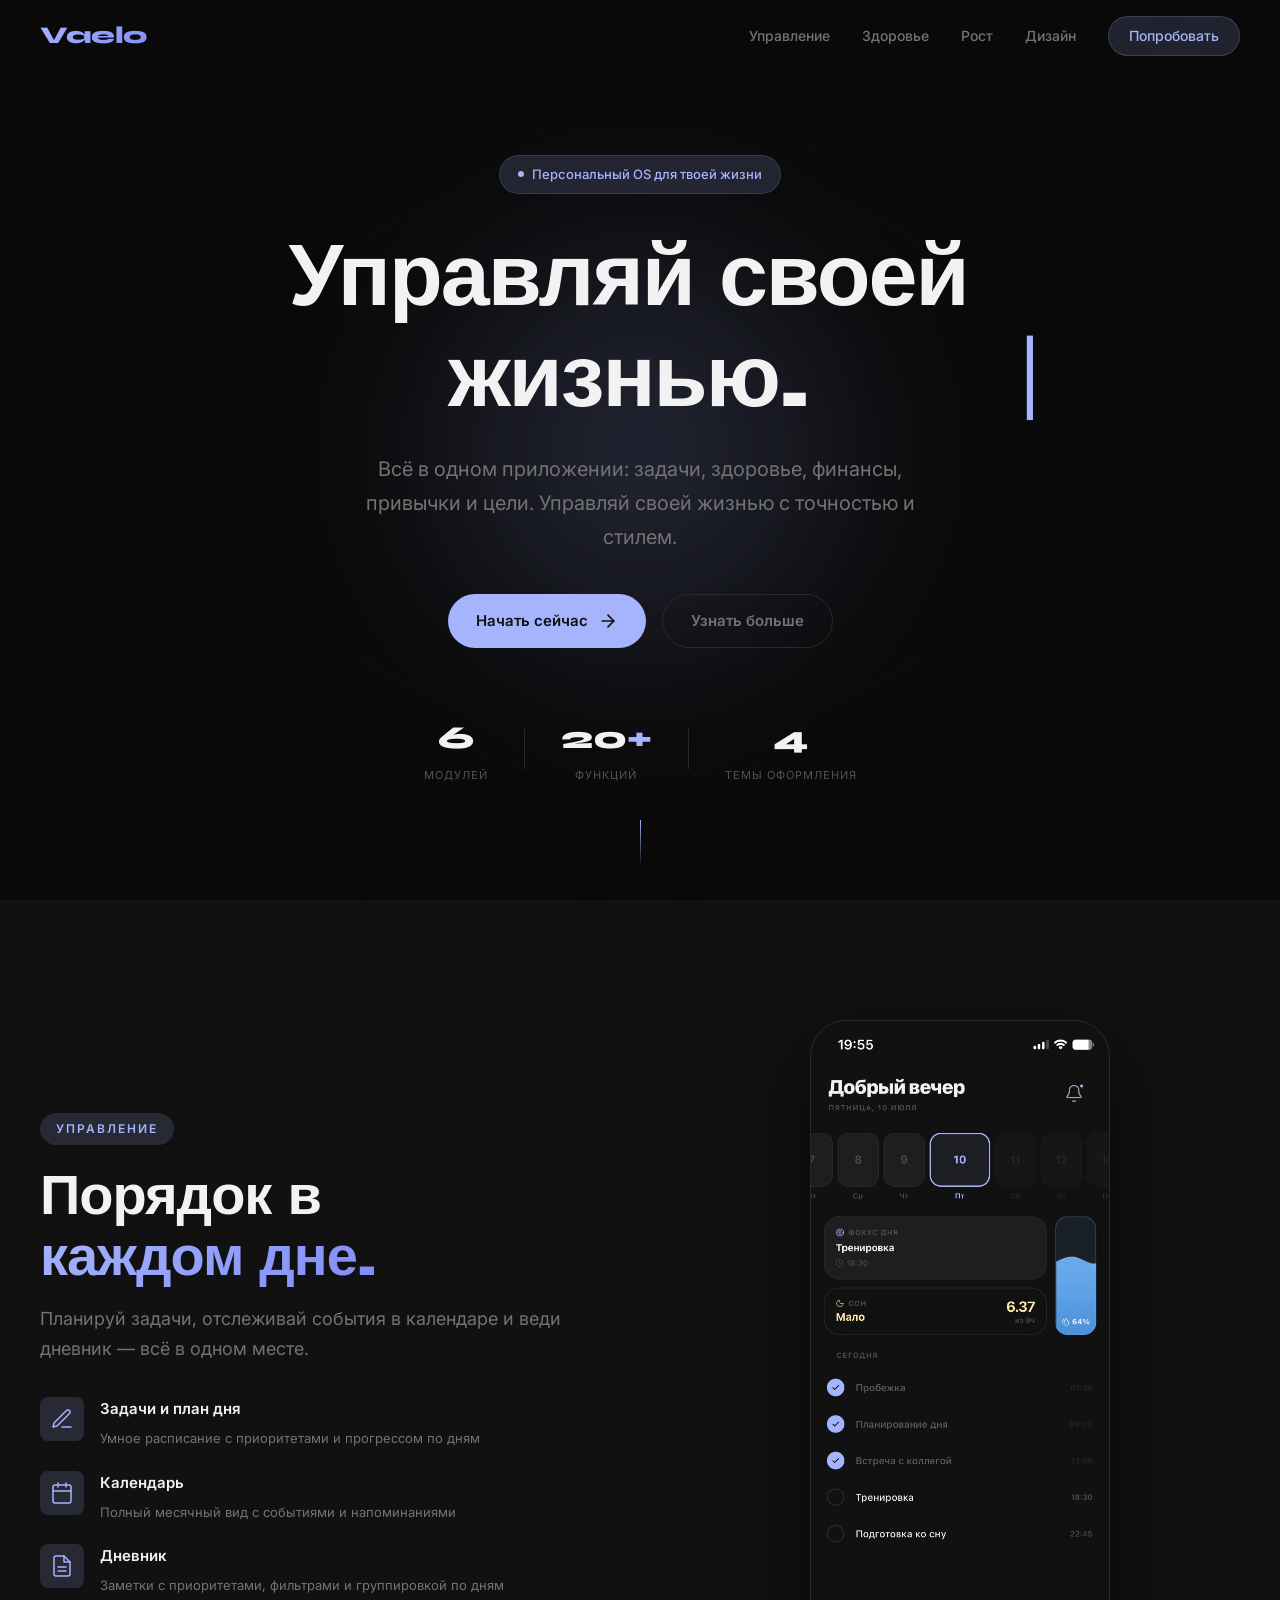
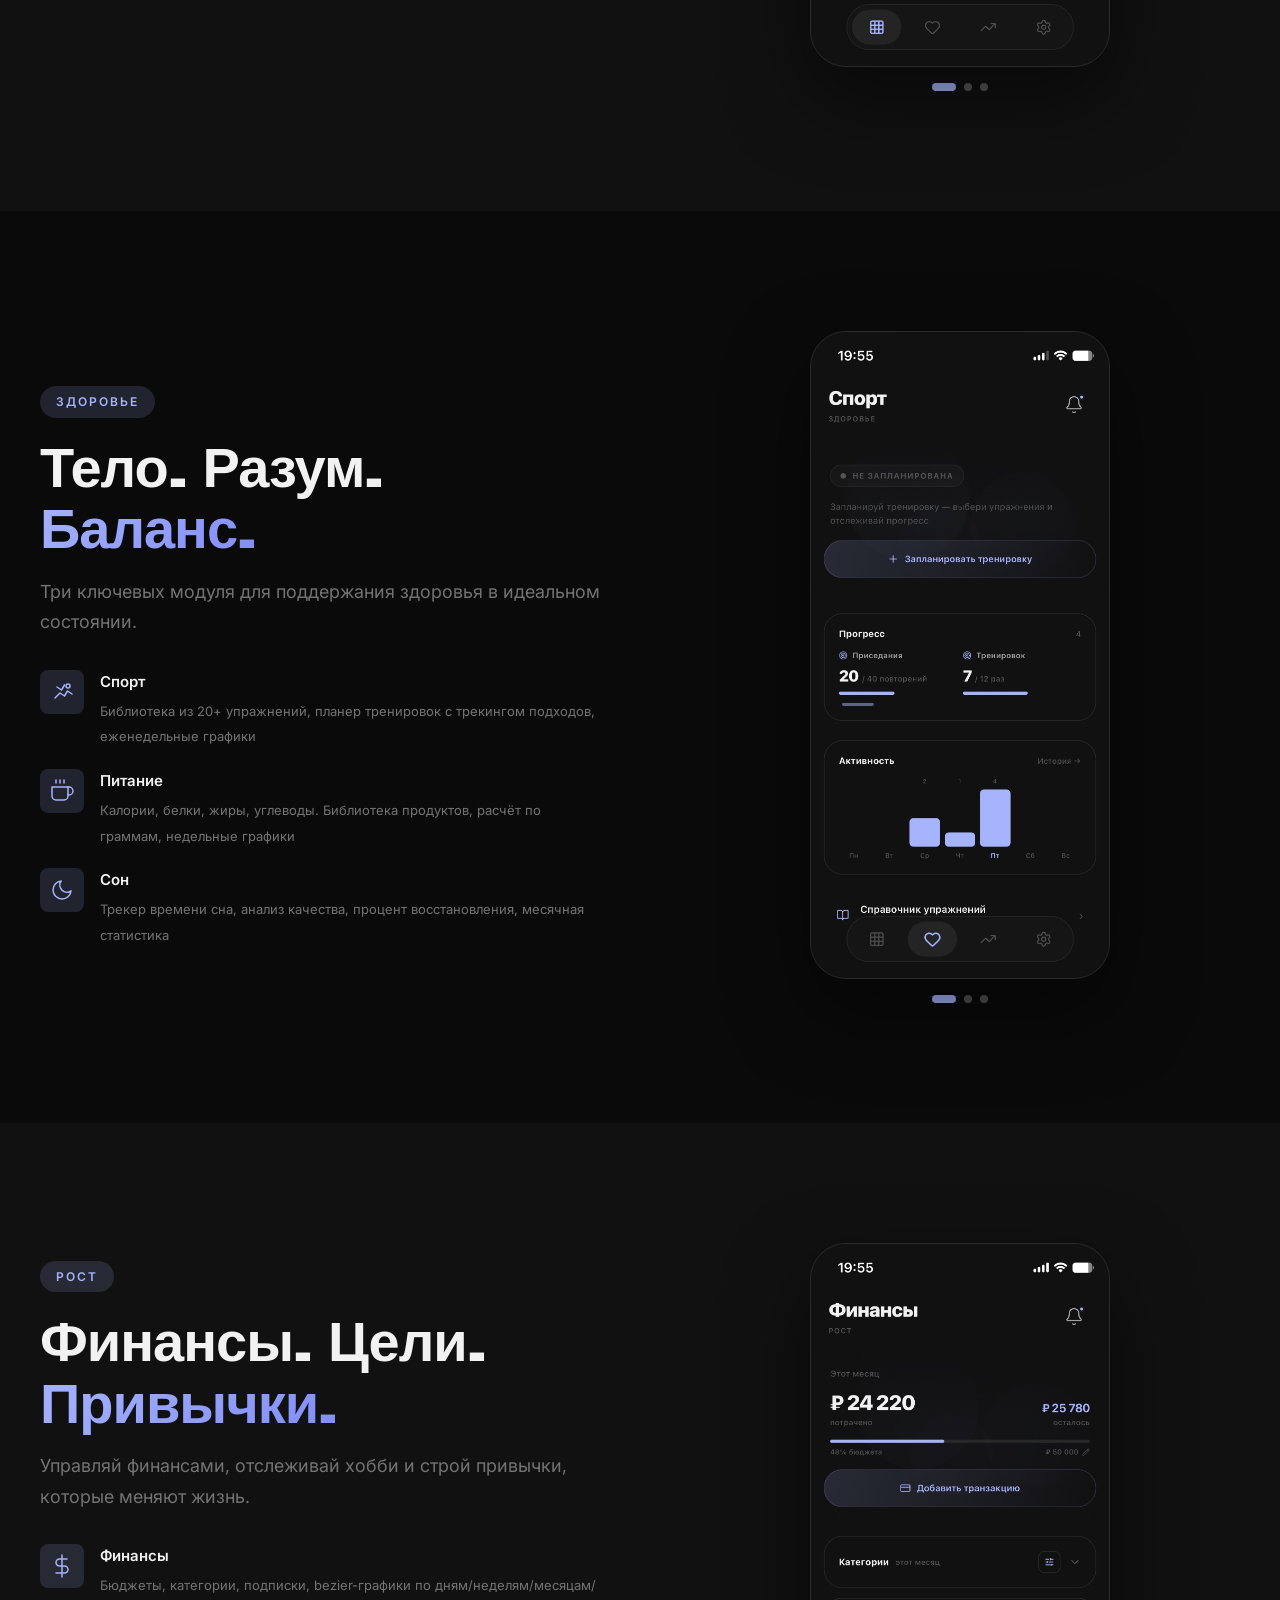
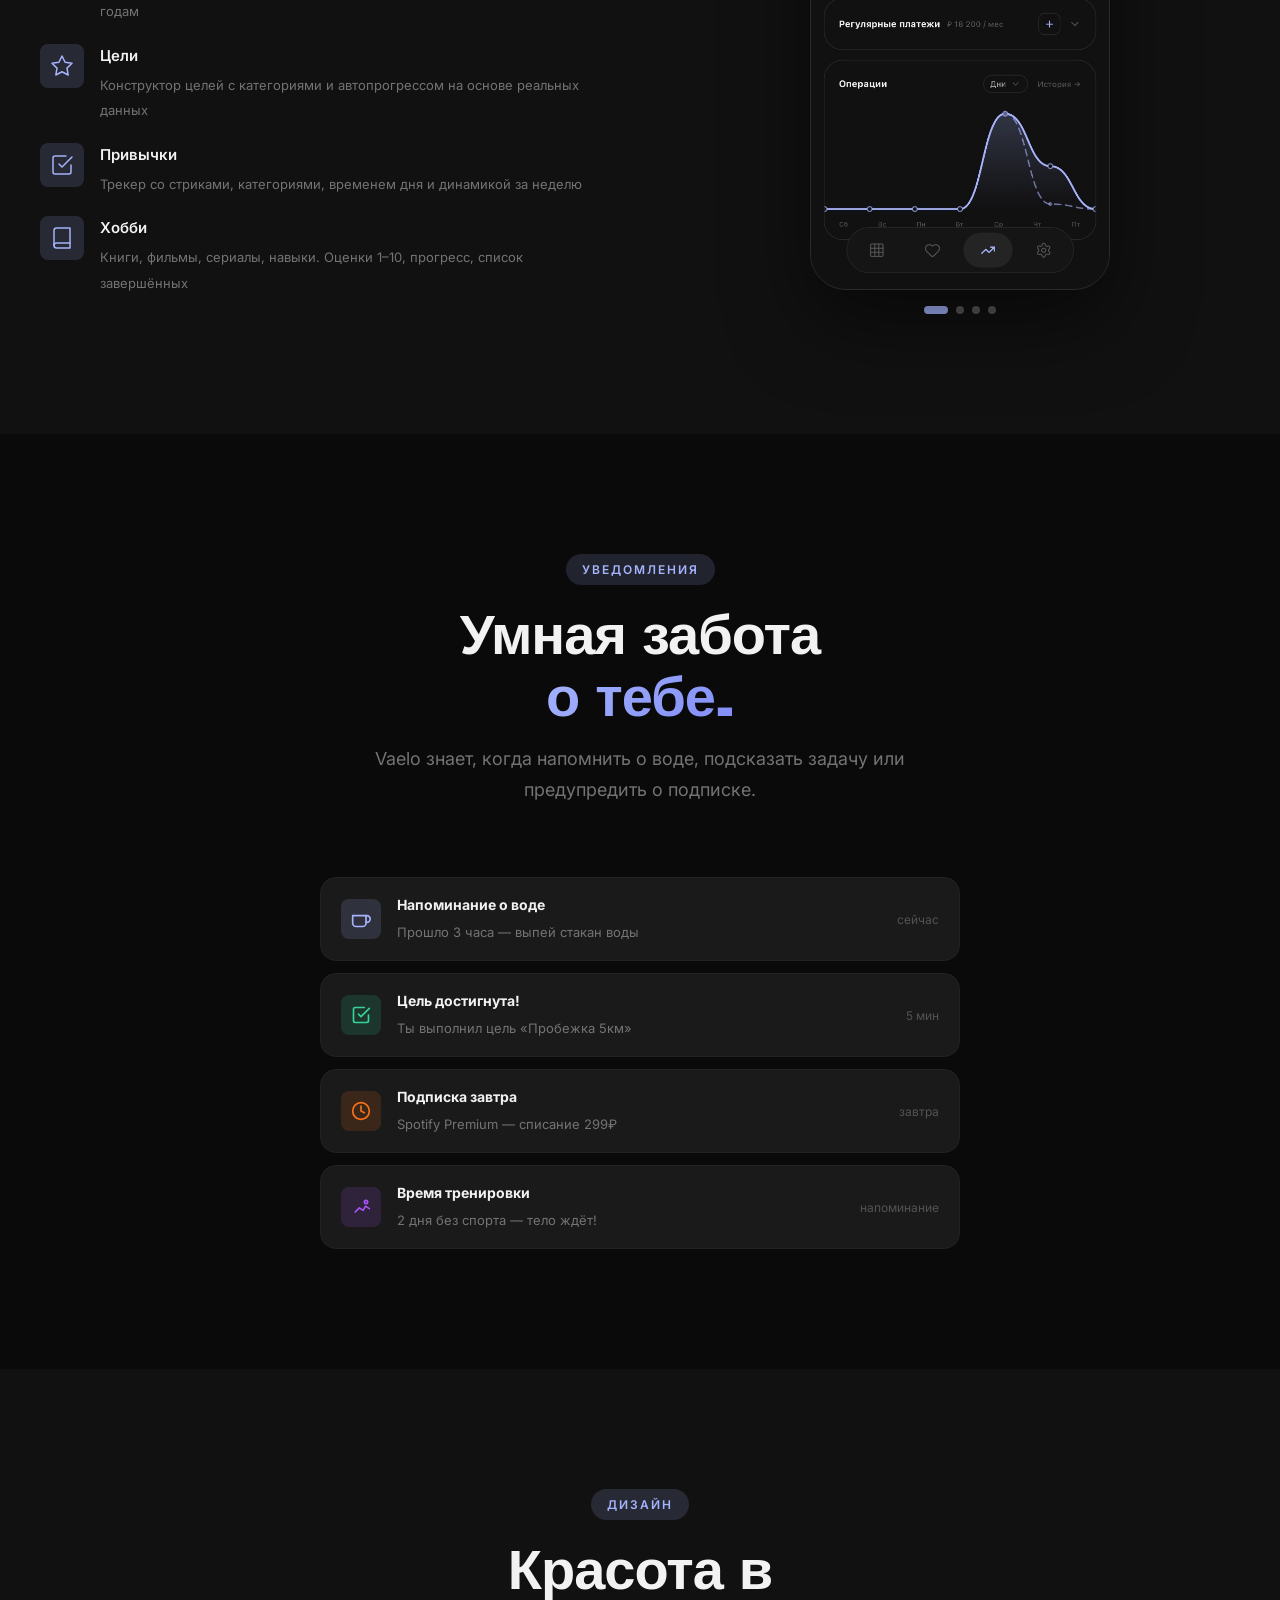
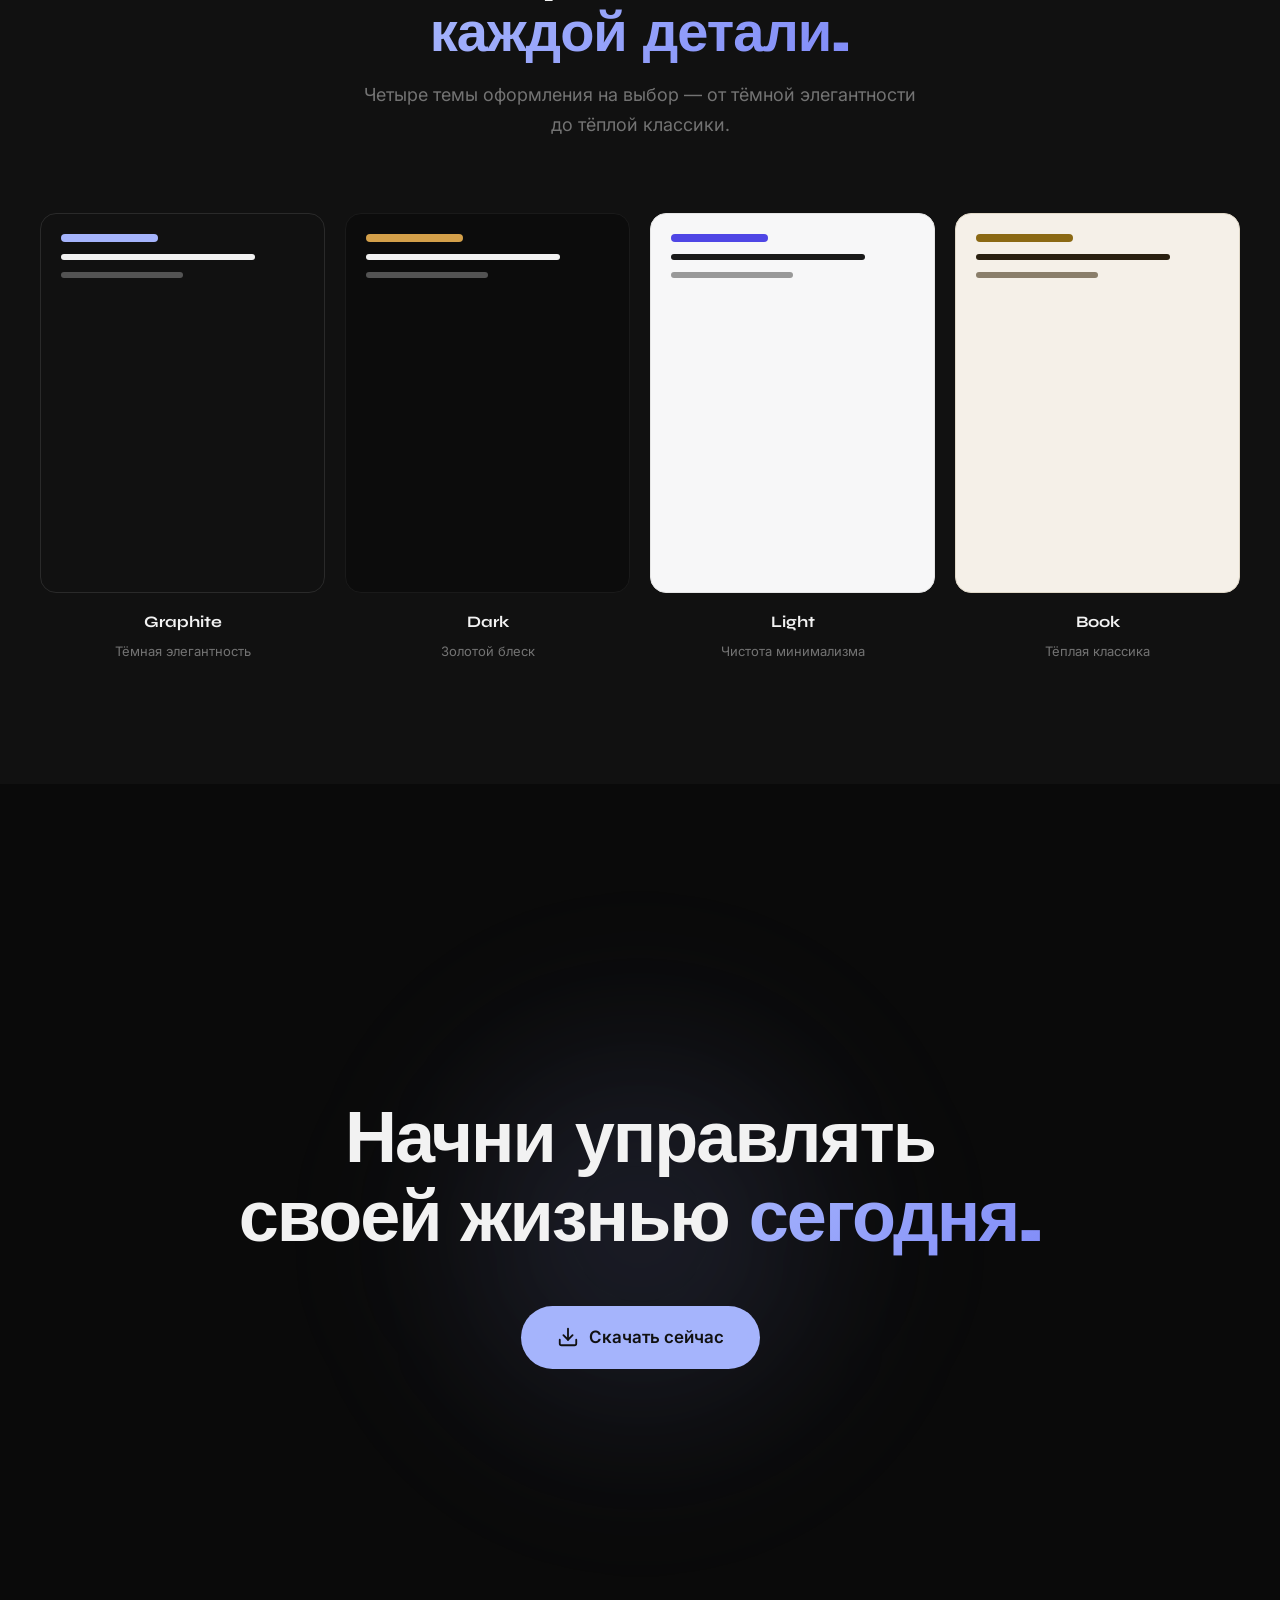
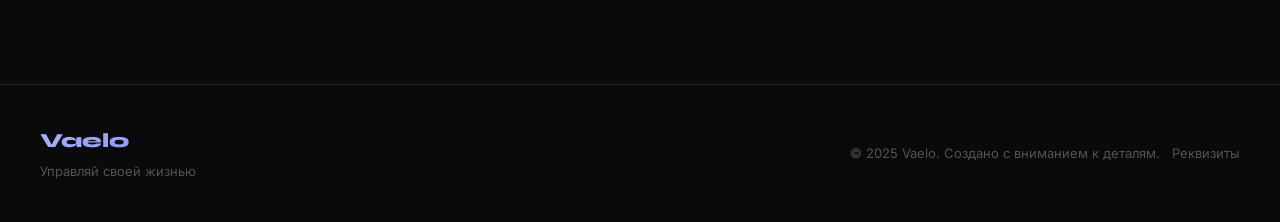
==== commit 0bb9d3fc: "commit yoomoney" ====
--- a/index.html
+++ b/index.html
@@ -397,10 +397,107 @@
           <span class="footer-logo">Vaelo</span>
           <span class="footer-tagline">Управляй своей жизнью</span>
         </div>
-        <div class="footer-copy">&copy; 2025 Vaelo. Создано с вниманием к деталям.</div>
+        <div class="footer-copy">&copy; 2025 Vaelo. Создано с вниманием к деталям. <a href="payment-details.html" style="color:var(--text-dim);margin-left:8px;">Реквизиты</a></div>
       </div>
     </div>
   </footer>
+
+  <!-- Download Modal -->
+  <div class="modal-overlay" id="downloadModal">
+    <div class="modal">
+      <button class="modal-close" id="modalClose" aria-label="Закрыть">
+        <svg width="20" height="20" viewBox="0 0 24 24" fill="none" stroke="currentColor" stroke-width="2" stroke-linecap="round" stroke-linejoin="round"><line x1="18" y1="6" x2="6" y2="18"/><line x1="6" y1="6" x2="18" y2="18"/></svg>
+      </button>
+
+      <div class="modal-header">
+        <div class="modal-icon">
+          <svg width="28" height="28" viewBox="0 0 24 24" fill="none" stroke="currentColor" stroke-width="1.5" stroke-linecap="round" stroke-linejoin="round"><path d="M21 15v4a2 2 0 0 1-2 2H5a2 2 0 0 1-2-2v-4"/><polyline points="7 10 12 15 17 10"/><line x1="12" y1="15" x2="12" y2="3"/></svg>
+        </div>
+        <h3 class="modal-title">Скачать Vaelo</h3>
+        <p class="modal-subtitle">Выберите удобный способ</p>
+      </div>
+
+      <div class="modal-options">
+        <!-- APK Option -->
+        <button class="modal-card" id="apkOption">
+          <div class="modal-card-icon modal-card-icon--apk">
+            <svg width="32" height="32" viewBox="0 0 24 24" fill="none" stroke="currentColor" stroke-width="1.5" stroke-linecap="round" stroke-linejoin="round"><path d="M5 16V9a7 7 0 0 1 14 0v7"/><rect x="4" y="16" width="16" height="4" rx="2"/><circle cx="12" cy="12" r="3"/></svg>
+          </div>
+          <div class="modal-card-info">
+            <span class="modal-card-title">APK файл</span>
+            <span class="modal-card-desc">Прямая установка · 10 ₽ через СБП</span>
+          </div>
+          <svg class="modal-card-arrow" width="20" height="20" viewBox="0 0 24 24" fill="none" stroke="currentColor" stroke-width="2" stroke-linecap="round" stroke-linejoin="round"><polyline points="9 18 15 12 9 6"/></svg>
+        </button>
+
+        <!-- RuStore Option -->
+        <a href="#" class="modal-card" id="rustoreOption">
+          <div class="modal-card-icon modal-card-icon--rustore">
+            <svg width="32" height="32" viewBox="0 0 24 24" fill="none" stroke="currentColor" stroke-width="1.5" stroke-linecap="round" stroke-linejoin="round"><path d="M12 2L2 7l10 5 10-5-10-5z"/><path d="M2 17l10 5 10-5"/><path d="M2 12l10 5 10-5"/></svg>
+          </div>
+          <div class="modal-card-info">
+            <span class="modal-card-title">RuStore</span>
+            <span class="modal-card-desc">Бесплатно · Скоро</span>
+          </div>
+          <svg class="modal-card-arrow" width="20" height="20" viewBox="0 0 24 24" fill="none" stroke="currentColor" stroke-width="2" stroke-linecap="round" stroke-linejoin="round"><polyline points="9 18 15 12 9 6"/></svg>
+        </a>
+      </div>
+    </div>
+  </div>
+
+  <!-- Payment Modal -->
+  <div class="modal-overlay" id="paymentModal">
+    <div class="modal modal--payment">
+      <button class="modal-close" id="paymentClose" aria-label="Закрыть">
+        <svg width="20" height="20" viewBox="0 0 24 24" fill="none" stroke="currentColor" stroke-width="2" stroke-linecap="round" stroke-linejoin="round"><line x1="18" y1="6" x2="6" y2="18"/><line x1="6" y1="6" x2="18" y2="18"/></svg>
+      </button>
+
+      <!-- Payment Step: QR -->
+      <div class="payment-step" id="paymentQr">
+        <div class="modal-header">
+          <div class="modal-icon modal-icon--payment">
+            <svg width="28" height="28" viewBox="0 0 24 24" fill="none" stroke="currentColor" stroke-width="1.5" stroke-linecap="round" stroke-linejoin="round"><rect x="2" y="2" width="8" height="8" rx="1"/><rect x="14" y="2" width="8" height="8" rx="1"/><rect x="2" y="14" width="8" height="8" rx="1"/><rect x="14" y="14" width="4" height="4" rx="1"/><rect x="20" y="14" width="2" height="2" rx="0.5"/><rect x="14" y="20" width="2" height="2" rx="0.5"/><rect x="20" y="20" width="2" height="2" rx="0.5"/></svg>
+          </div>
+          <h3 class="modal-title">Оплата через СБП</h3>
+          <p class="modal-subtitle">10 ₽ · Отсканируйте QR-код в приложении банка</p>
+        </div>
+
+        <div class="payment-qr">
+          <div class="payment-qr-placeholder" id="qrPlaceholder">
+            <svg width="48" height="48" viewBox="0 0 24 24" fill="none" stroke="currentColor" stroke-width="1" stroke-linecap="round" stroke-linejoin="round" opacity="0.3"><rect x="2" y="2" width="8" height="8" rx="1"/><rect x="14" y="2" width="8" height="8" rx="1"/><rect x="2" y="14" width="8" height="8" rx="1"/><rect x="14" y="14" width="4" height="4" rx="1"/></svg>
+            <span>QR-код появится здесь</span>
+          </div>
+          <img class="payment-qr-img" id="qrImage" style="display:none" alt="QR-код для оплаты">
+        </div>
+
+        <div class="payment-info">
+          <div class="payment-timer">
+            <svg width="14" height="14" viewBox="0 0 24 24" fill="none" stroke="currentColor" stroke-width="2" stroke-linecap="round" stroke-linejoin="round"><circle cx="12" cy="12" r="10"/><polyline points="12 6 12 12 16 14"/></svg>
+            <span>Оплата действительна <strong id="paymentTimer">14:59</strong></span>
+          </div>
+          <button class="btn btn-primary btn-block" id="checkPaymentBtn">
+            <svg width="18" height="18" viewBox="0 0 24 24" fill="none" stroke="currentColor" stroke-width="2" stroke-linecap="round" stroke-linejoin="round"><polyline points="20 6 9 17 4 12"/></svg>
+            Я оплатил
+          </button>
+        </div>
+      </div>
+
+      <!-- Payment Step: Success -->
+      <div class="payment-step" id="paymentSuccess" style="display:none">
+        <div class="payment-success">
+          <div class="payment-success-icon">
+            <svg width="48" height="48" viewBox="0 0 24 24" fill="none" stroke="currentColor" stroke-width="2" stroke-linecap="round" stroke-linejoin="round"><path d="M22 11.08V12a10 10 0 1 1-5.93-9.14"/><polyline points="22 4 12 14.01 9 11.01"/></svg>
+          </div>
+          <h3 class="modal-title">Оплата прошла!</h3>
+          <p class="modal-subtitle">Скачивание начнётся автоматически</p>
+          <a href="assets/apk/Vaelo.apk" download class="btn btn-primary btn-block" id="downloadLink">
+            <svg width="18" height="18" viewBox="0 0 24 24" fill="none" stroke="currentColor" stroke-width="2" stroke-linecap="round" stroke-linejoin="round"><path d="M21 15v4a2 2 0 0 1-2 2H5a2 2 0 0 1-2-2v-4"/><polyline points="7 10 12 15 17 10"/><line x1="12" y1="15" x2="12" y2="3"/></svg>
+            Скачать Vaelo.apk
+          </a>
+        </div>
+      </div>
+    </div>
+  </div>
 
   <script src="script.js"></script>
 </body>
--- a/style.css
+++ b/style.css
@@ -918,6 +918,307 @@
   }
 }
 
+/* ============================================
+   MODAL — Download & Payment
+   ============================================ */
+
+.modal-overlay {
+  position: fixed;
+  inset: 0;
+  background: rgba(0, 0, 0, 0);
+  backdrop-filter: blur(0px);
+  z-index: 2000;
+  display: flex;
+  align-items: center;
+  justify-content: center;
+  padding: 24px;
+  pointer-events: none;
+  opacity: 0;
+  transition: background 0.4s, backdrop-filter 0.4s, opacity 0.3s;
+}
+
+.modal-overlay.active {
+  background: rgba(0, 0, 0, 0.6);
+  backdrop-filter: blur(12px);
+  -webkit-backdrop-filter: blur(12px);
+  pointer-events: all;
+  opacity: 1;
+}
+
+.modal {
+  background: var(--bg-surface);
+  border: 1px solid var(--border-light);
+  border-radius: var(--radius-xl);
+  width: 100%;
+  max-width: 420px;
+  padding: 36px 32px;
+  position: relative;
+  transform: translateY(20px) scale(0.95);
+  opacity: 0;
+  transition: transform 0.4s cubic-bezier(0.34, 1.56, 0.64, 1), opacity 0.3s;
+  box-shadow:
+    0 0 0 1px rgba(165, 180, 252, 0.05),
+    0 24px 80px rgba(0, 0, 0, 0.5),
+    0 0 120px rgba(165, 180, 252, 0.04);
+}
+
+.modal-overlay.active .modal {
+  transform: translateY(0) scale(1);
+  opacity: 1;
+}
+
+.modal-close {
+  position: absolute;
+  top: 16px;
+  right: 16px;
+  background: var(--bg-card);
+  border: 1px solid var(--border);
+  border-radius: var(--radius-sm);
+  width: 32px;
+  height: 32px;
+  display: flex;
+  align-items: center;
+  justify-content: center;
+  cursor: pointer;
+  color: var(--text-muted);
+  transition: all var(--transition);
+}
+
+.modal-close:hover {
+  background: var(--bg-card-hover);
+  color: var(--text);
+  border-color: var(--text-dim);
+}
+
+.modal-header {
+  text-align: center;
+  margin-bottom: 28px;
+}
+
+.modal-icon {
+  width: 56px;
+  height: 56px;
+  border-radius: var(--radius-md);
+  background: var(--accent-dim);
+  border: 1px solid rgba(165, 180, 252, 0.15);
+  display: inline-flex;
+  align-items: center;
+  justify-content: center;
+  color: var(--accent);
+  margin-bottom: 16px;
+}
+
+.modal-icon--payment {
+  background: rgba(52, 211, 153, 0.12);
+  border-color: rgba(52, 211, 153, 0.2);
+  color: var(--success);
+}
+
+.modal-title {
+  font-family: var(--font-display);
+  font-weight: 700;
+  font-size: 22px;
+  color: var(--text);
+  margin-bottom: 6px;
+}
+
+.modal-subtitle {
+  font-size: 14px;
+  color: var(--text-muted);
+}
+
+.modal-options {
+  display: flex;
+  flex-direction: column;
+  gap: 12px;
+}
+
+.modal-card {
+  display: flex;
+  align-items: center;
+  gap: 16px;
+  padding: 18px 20px;
+  background: var(--bg-card);
+  border: 1px solid var(--border);
+  border-radius: var(--radius-lg);
+  cursor: pointer;
+  transition: all var(--transition);
+  text-decoration: none;
+  color: inherit;
+}
+
+.modal-card:hover {
+  background: var(--bg-card-hover);
+  border-color: var(--accent);
+  box-shadow: 0 0 0 1px rgba(165, 180, 252, 0.1), 0 8px 32px rgba(0, 0, 0, 0.3);
+  transform: translateY(-1px);
+}
+
+.modal-card-icon {
+  width: 52px;
+  height: 52px;
+  border-radius: var(--radius-md);
+  display: flex;
+  align-items: center;
+  justify-content: center;
+  flex-shrink: 0;
+}
+
+.modal-card-icon--apk {
+  background: linear-gradient(135deg, rgba(165, 180, 252, 0.15), rgba(129, 140, 248, 0.1));
+  border: 1px solid rgba(165, 180, 252, 0.15);
+  color: var(--accent);
+}
+
+.modal-card-icon--rustore {
+  background: linear-gradient(135deg, rgba(52, 211, 153, 0.12), rgba(16, 185, 129, 0.08));
+  border: 1px solid rgba(52, 211, 153, 0.15);
+  color: var(--success);
+}
+
+.modal-card-info {
+  flex: 1;
+  display: flex;
+  flex-direction: column;
+  gap: 2px;
+}
+
+.modal-card-title {
+  font-weight: 600;
+  font-size: 15px;
+  color: var(--text);
+}
+
+.modal-card-desc {
+  font-size: 13px;
+  color: var(--text-muted);
+}
+
+.modal-card-arrow {
+  color: var(--text-dim);
+  flex-shrink: 0;
+  transition: transform var(--transition);
+}
+
+.modal-card:hover .modal-card-arrow {
+  transform: translateX(3px);
+  color: var(--accent);
+}
+
+/* Payment modal */
+.modal--payment {
+  max-width: 380px;
+}
+
+.payment-qr {
+  display: flex;
+  justify-content: center;
+  margin-bottom: 20px;
+}
+
+.payment-qr-placeholder {
+  width: 200px;
+  height: 200px;
+  border-radius: var(--radius-lg);
+  background: var(--bg-card);
+  border: 2px dashed var(--border-light);
+  display: flex;
+  flex-direction: column;
+  align-items: center;
+  justify-content: center;
+  gap: 8px;
+  color: var(--text-dim);
+  font-size: 12px;
+}
+
+.payment-qr-img {
+  width: 200px;
+  height: 200px;
+  border-radius: var(--radius-lg);
+  object-fit: contain;
+  background: #fff;
+  padding: 12px;
+}
+
+.payment-info {
+  display: flex;
+  flex-direction: column;
+  gap: 14px;
+}
+
+.payment-timer {
+  display: flex;
+  align-items: center;
+  justify-content: center;
+  gap: 6px;
+  font-size: 13px;
+  color: var(--text-muted);
+}
+
+.payment-timer strong {
+  color: var(--warning);
+  font-variant-numeric: tabular-nums;
+}
+
+.btn-block {
+  width: 100%;
+  justify-content: center;
+  padding: 16px 24px;
+  font-size: 15px;
+}
+
+/* Payment success */
+.payment-success {
+  text-align: center;
+  padding: 8px 0;
+}
+
+.payment-success-icon {
+  width: 72px;
+  height: 72px;
+  border-radius: 50%;
+  background: rgba(52, 211, 153, 0.12);
+  border: 2px solid rgba(52, 211, 153, 0.25);
+  display: inline-flex;
+  align-items: center;
+  justify-content: center;
+  color: var(--success);
+  margin-bottom: 20px;
+  animation: successPop 0.5s cubic-bezier(0.34, 1.56, 0.64, 1);
+}
+
+@keyframes successPop {
+  0% { transform: scale(0); opacity: 0; }
+  100% { transform: scale(1); opacity: 1; }
+}
+
+@keyframes spin {
+  from { transform: rotate(0deg); }
+  to { transform: rotate(360deg); }
+}
+
+/* Overlay transition for body */
+body.modal-open {
+  overflow: hidden;
+}
+
+@media (max-width: 480px) {
+  .modal {
+    padding: 28px 20px;
+    border-radius: var(--radius-lg);
+  }
+  .modal-title {
+    font-size: 19px;
+  }
+  .modal-card {
+    padding: 14px 16px;
+  }
+  .modal-card-icon {
+    width: 44px;
+    height: 44px;
+  }
+}
+
 @media (max-width: 480px) {
   .hero-title {
     letter-spacing: -1px;
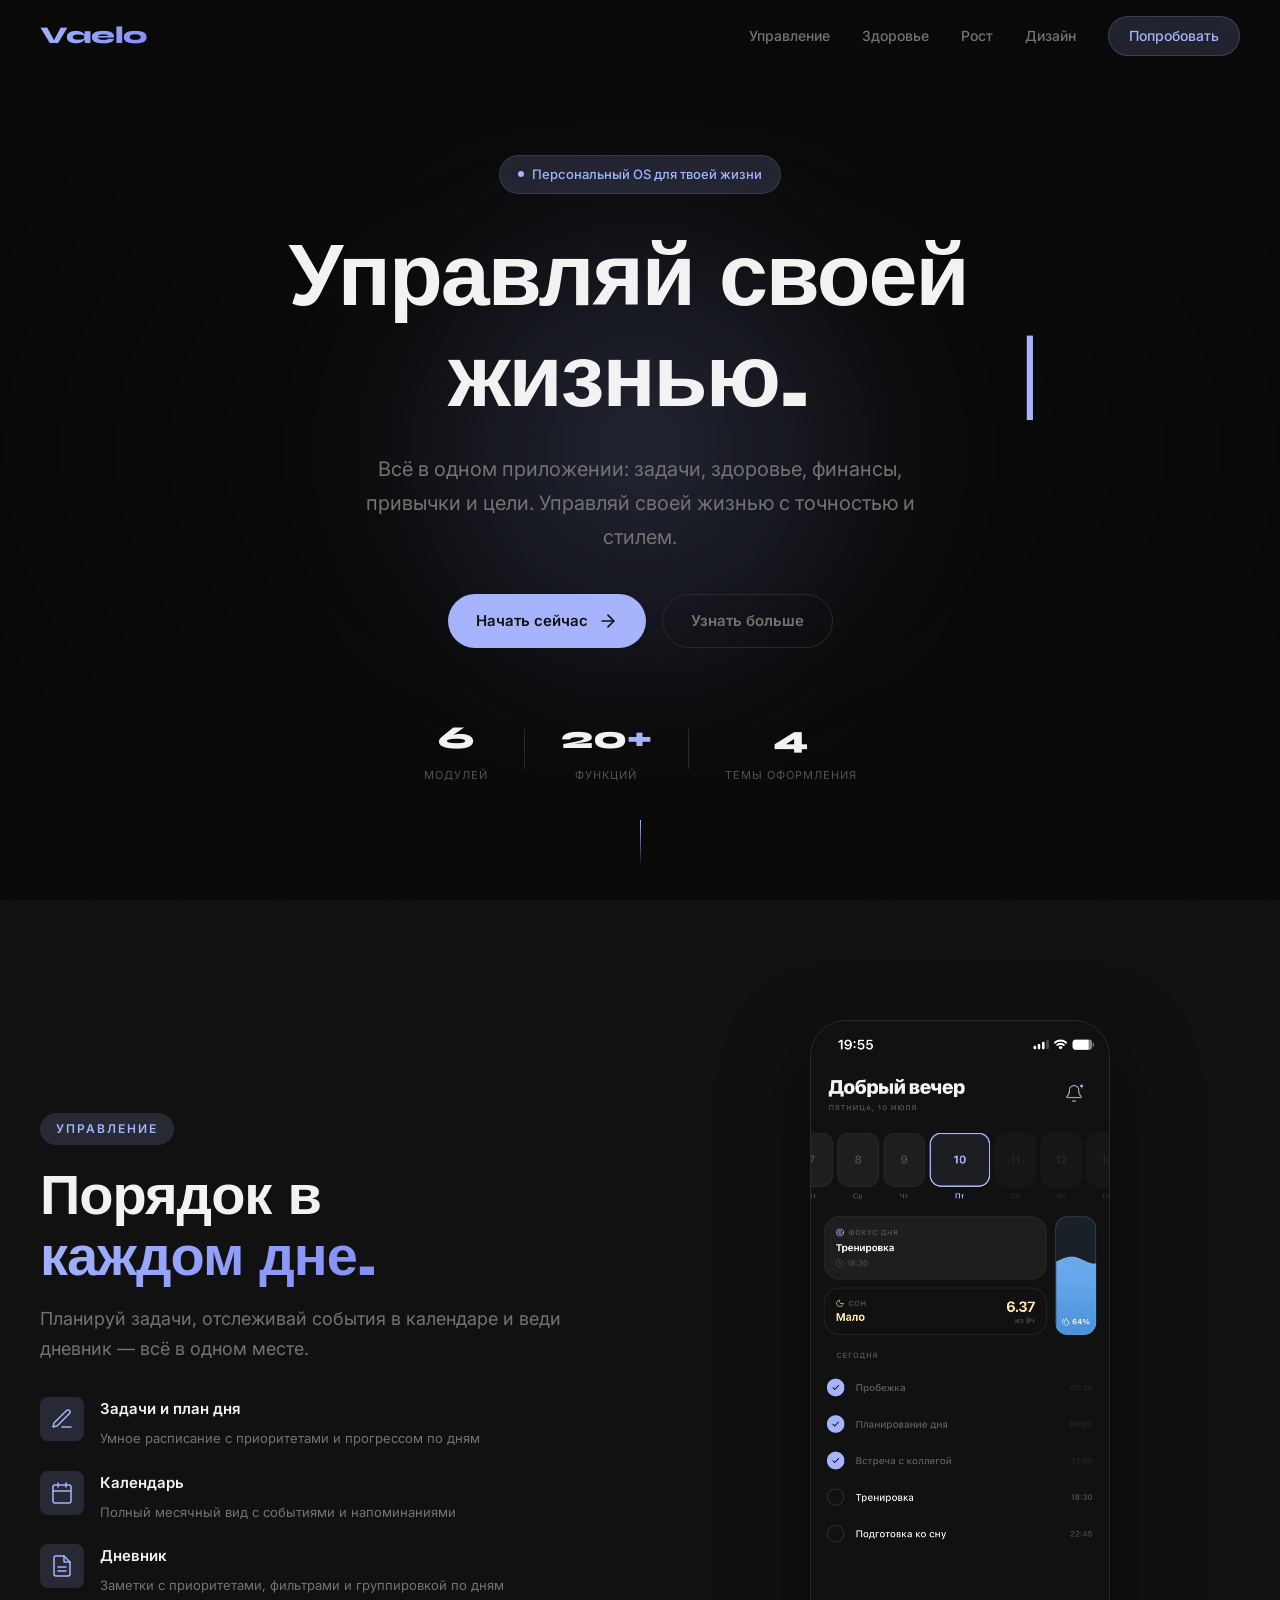
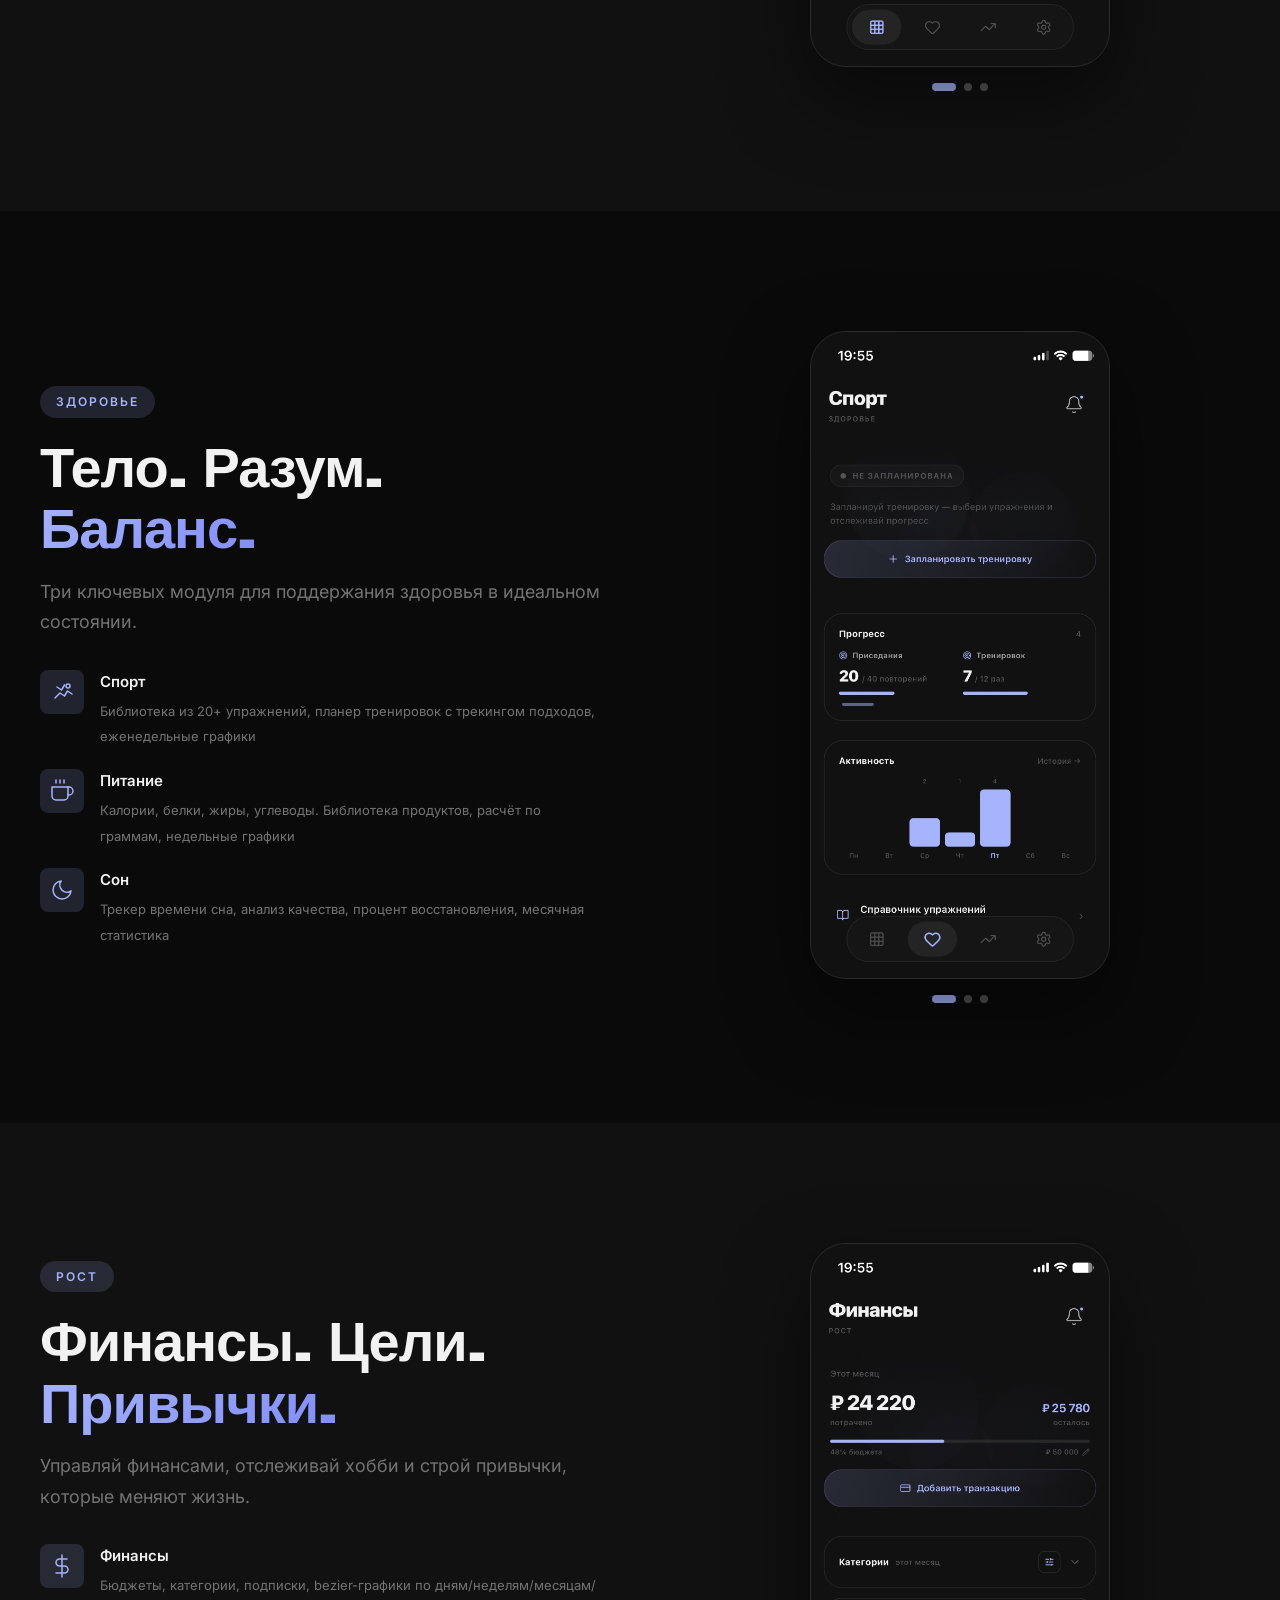
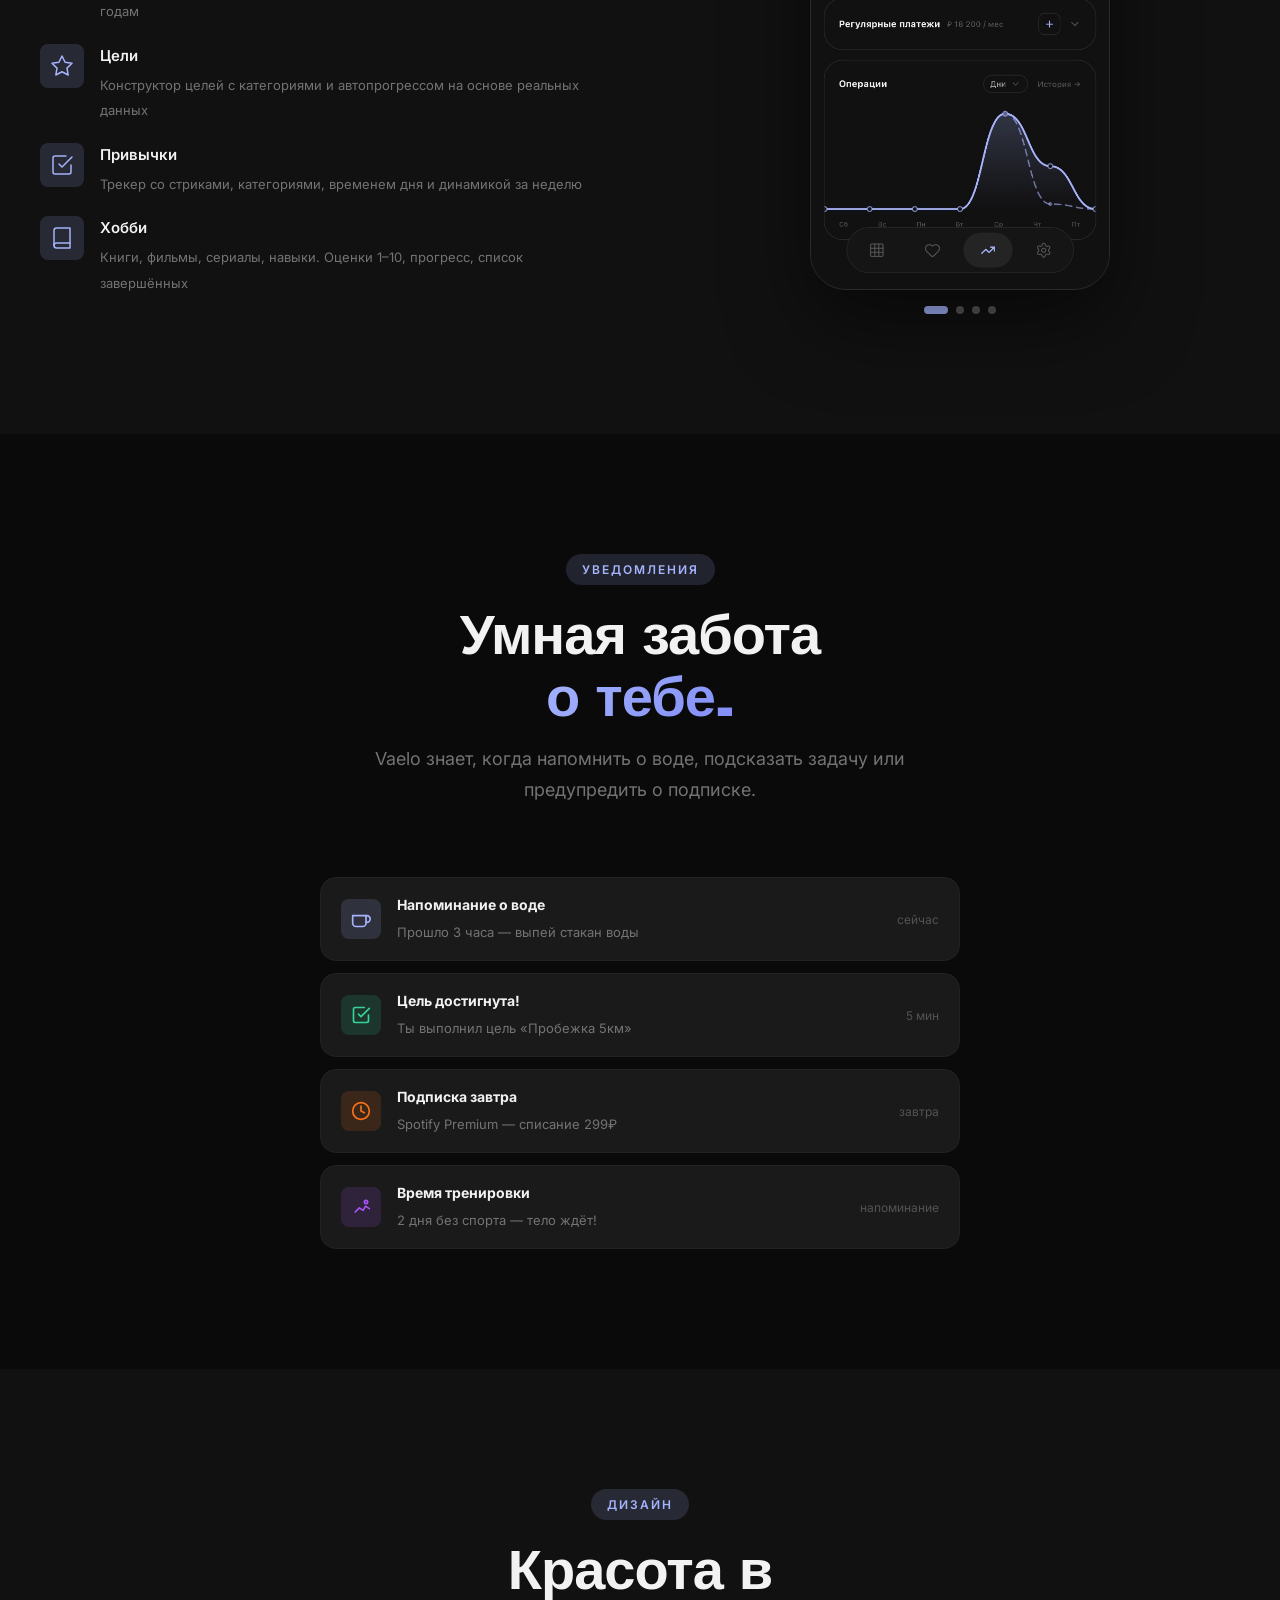
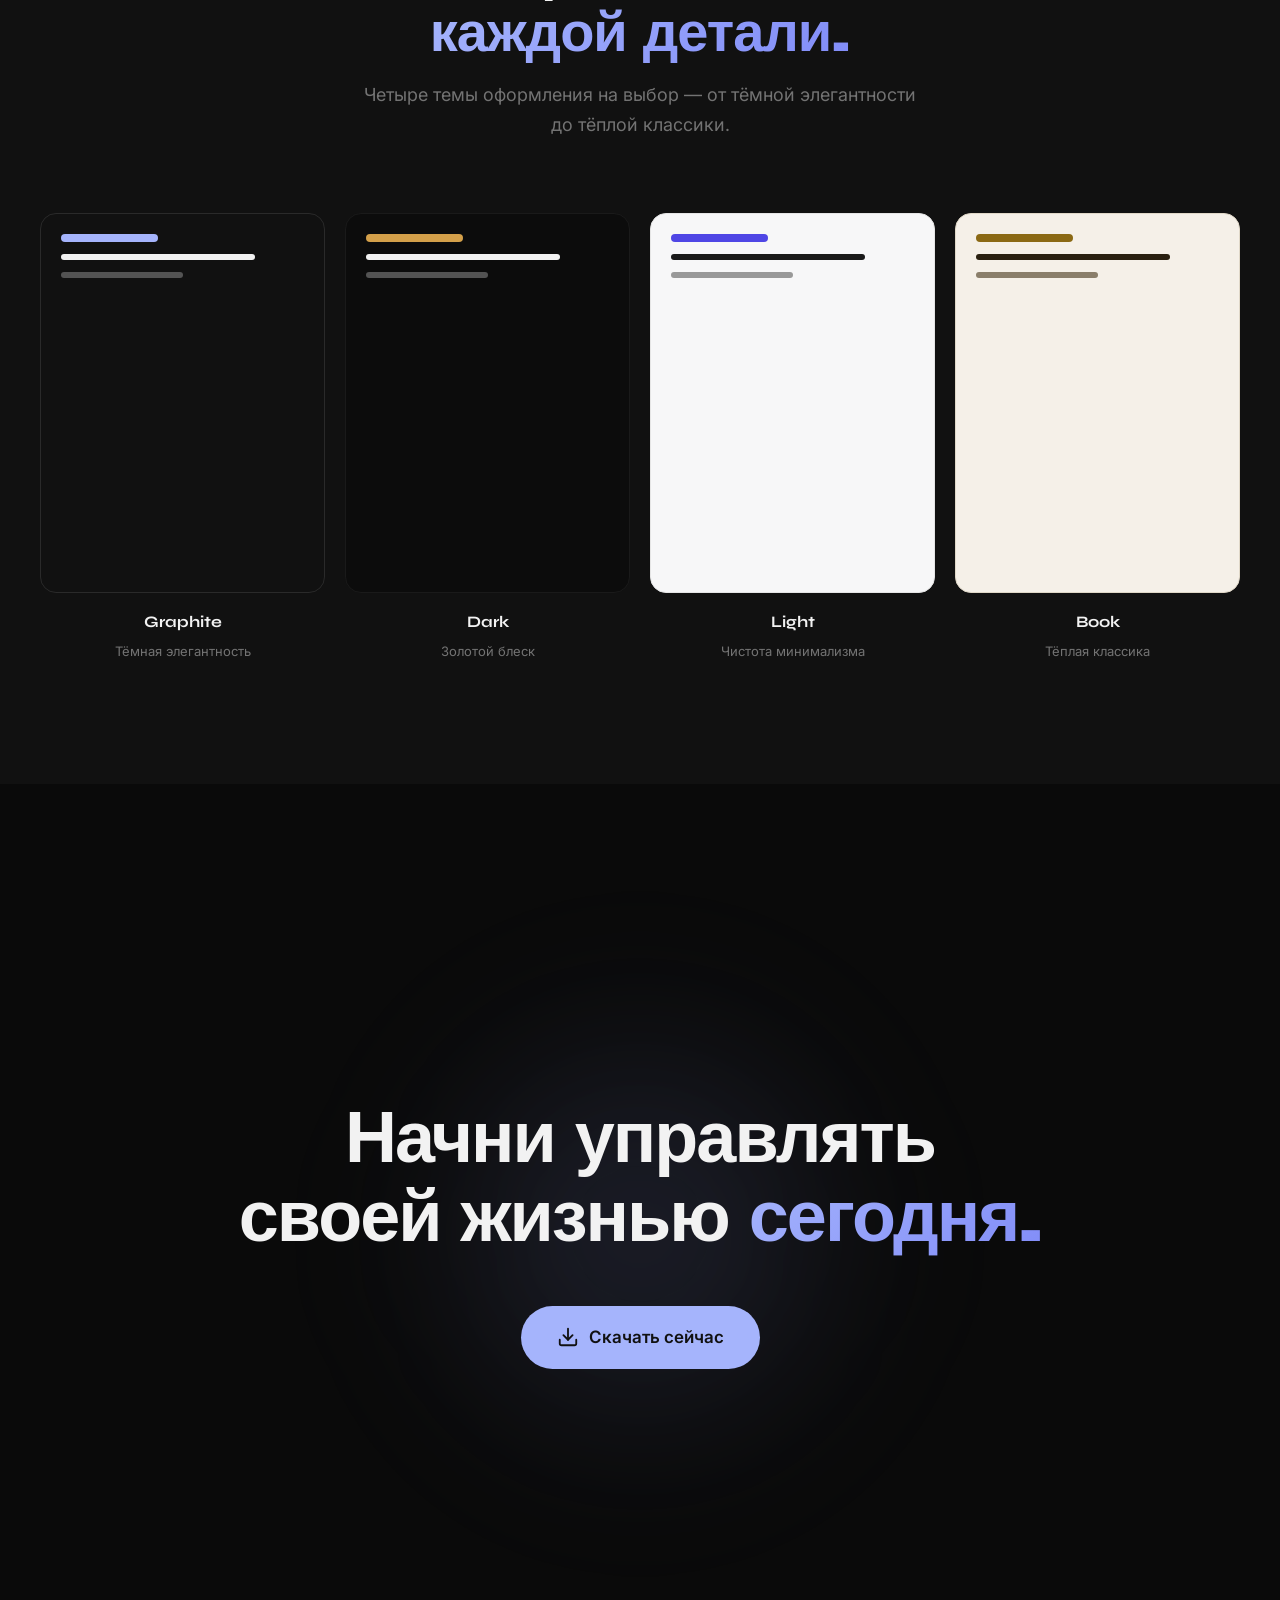
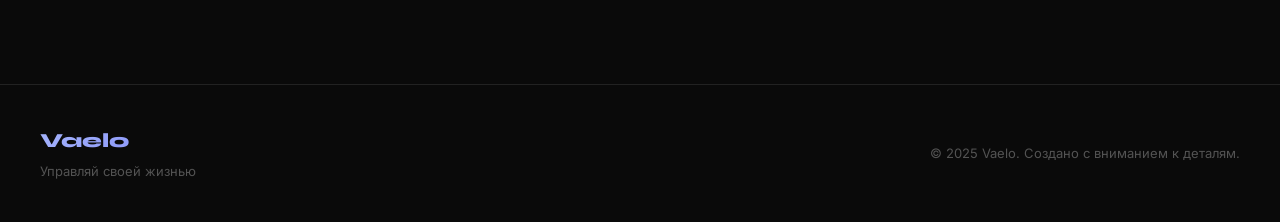
==== commit 315365b2: "update style" ====
--- a/index.html
+++ b/index.html
@@ -56,7 +56,7 @@
       </h1>
       <p class="hero-subtitle">Всё в одном приложении: задачи, здоровье, финансы, привычки и цели. Управляй своей жизнью с точностью и стилем.</p>
       <div class="hero-actions">
-        <a href="#cta" class="btn btn-primary">
+        <a href="https://apps.rustore.ru/app/com.c0rroo.Vaelo" target="_blank" class="btn btn-primary">
           <span>Начать сейчас</span>
           <svg width="20" height="20" viewBox="0 0 24 24" fill="none" stroke="currentColor" stroke-width="2" stroke-linecap="round" stroke-linejoin="round"><path d="M5 12h14"/><path d="m12 5 7 7-7 7"/></svg>
         </a>
@@ -332,8 +332,9 @@
       </div>
 
       <div class="themes-grid reveal">
-        <div class="theme-card" data-theme="graphite">
+        <div class="theme-card" data-theme="graphite" data-accent="#a5b4fc" data-bg="#111111" data-border="#2a2a2a">
           <div class="theme-preview" style="background: #111111; border: 1px solid #2a2a2a;">
+            <div class="theme-glow"></div>
             <div class="theme-preview-accent" style="background: #a5b4fc;"></div>
             <div class="theme-preview-text" style="background: #F2F2F2;"></div>
             <div class="theme-preview-text short" style="background: #535353;"></div>
@@ -341,8 +342,9 @@
           <span class="theme-name">Graphite</span>
           <span class="theme-desc">Тёмная элегантность</span>
         </div>
-        <div class="theme-card" data-theme="dark">
+        <div class="theme-card" data-theme="dark" data-accent="#d4a04a" data-bg="#0c0c0c" data-border="#1a1a1a">
           <div class="theme-preview" style="background: #0c0c0c; border: 1px solid #1a1a1a;">
+            <div class="theme-glow"></div>
             <div class="theme-preview-accent" style="background: #d4a04a;"></div>
             <div class="theme-preview-text" style="background: #F2F2F2;"></div>
             <div class="theme-preview-text short" style="background: #535353;"></div>
@@ -350,8 +352,9 @@
           <span class="theme-name">Dark</span>
           <span class="theme-desc">Золотой блеск</span>
         </div>
-        <div class="theme-card" data-theme="light">
+        <div class="theme-card" data-theme="light" data-accent="#4f46e5" data-bg="#f7f7f8" data-border="#e5e5e5">
           <div class="theme-preview" style="background: #f7f7f8; border: 1px solid #e5e5e5;">
+            <div class="theme-glow"></div>
             <div class="theme-preview-accent" style="background: #4f46e5;"></div>
             <div class="theme-preview-text" style="background: #1a1a1a;"></div>
             <div class="theme-preview-text short" style="background: #999;"></div>
@@ -359,8 +362,9 @@
           <span class="theme-name">Light</span>
           <span class="theme-desc">Чистота минимализма</span>
         </div>
-        <div class="theme-card" data-theme="book">
+        <div class="theme-card" data-theme="book" data-accent="#8b6914" data-bg="#f5f0e8" data-border="#e0d8c8">
           <div class="theme-preview" style="background: #f5f0e8; border: 1px solid #e0d8c8;">
+            <div class="theme-glow"></div>
             <div class="theme-preview-accent" style="background: #8b6914;"></div>
             <div class="theme-preview-text" style="background: #2a2010;"></div>
             <div class="theme-preview-text short" style="background: #8a7e6a;"></div>
@@ -380,7 +384,7 @@
       <div class="cta-content reveal">
         <h2 class="cta-title">Начни управлять<br>своей жизнью <span class="text-accent">сегодня.</span></h2>
         <div class="cta-buttons">
-          <a href="#" class="btn btn-primary btn-lg">
+          <a href="https://apps.rustore.ru/app/com.c0rroo.Vaelo" target="_blank" class="btn btn-primary btn-lg">
             <svg width="22" height="22" viewBox="0 0 24 24" fill="none" stroke="currentColor" stroke-width="2" stroke-linecap="round" stroke-linejoin="round"><path d="M21 15v4a2 2 0 0 1-2 2H5a2 2 0 0 1-2-2v-4"/><polyline points="7 10 12 15 17 10"/><line x1="12" y1="15" x2="12" y2="3"/></svg>
             <span>Скачать сейчас</span>
           </a>
@@ -397,107 +401,10 @@
           <span class="footer-logo">Vaelo</span>
           <span class="footer-tagline">Управляй своей жизнью</span>
         </div>
-        <div class="footer-copy">&copy; 2025 Vaelo. Создано с вниманием к деталям. <a href="payment-details.html" style="color:var(--text-dim);margin-left:8px;">Реквизиты</a></div>
+        <div class="footer-copy">&copy; 2025 Vaelo. Создано с вниманием к деталям.</div>
       </div>
     </div>
   </footer>
-
-  <!-- Download Modal -->
-  <div class="modal-overlay" id="downloadModal">
-    <div class="modal">
-      <button class="modal-close" id="modalClose" aria-label="Закрыть">
-        <svg width="20" height="20" viewBox="0 0 24 24" fill="none" stroke="currentColor" stroke-width="2" stroke-linecap="round" stroke-linejoin="round"><line x1="18" y1="6" x2="6" y2="18"/><line x1="6" y1="6" x2="18" y2="18"/></svg>
-      </button>
-
-      <div class="modal-header">
-        <div class="modal-icon">
-          <svg width="28" height="28" viewBox="0 0 24 24" fill="none" stroke="currentColor" stroke-width="1.5" stroke-linecap="round" stroke-linejoin="round"><path d="M21 15v4a2 2 0 0 1-2 2H5a2 2 0 0 1-2-2v-4"/><polyline points="7 10 12 15 17 10"/><line x1="12" y1="15" x2="12" y2="3"/></svg>
-        </div>
-        <h3 class="modal-title">Скачать Vaelo</h3>
-        <p class="modal-subtitle">Выберите удобный способ</p>
-      </div>
-
-      <div class="modal-options">
-        <!-- APK Option -->
-        <button class="modal-card" id="apkOption">
-          <div class="modal-card-icon modal-card-icon--apk">
-            <svg width="32" height="32" viewBox="0 0 24 24" fill="none" stroke="currentColor" stroke-width="1.5" stroke-linecap="round" stroke-linejoin="round"><path d="M5 16V9a7 7 0 0 1 14 0v7"/><rect x="4" y="16" width="16" height="4" rx="2"/><circle cx="12" cy="12" r="3"/></svg>
-          </div>
-          <div class="modal-card-info">
-            <span class="modal-card-title">APK файл</span>
-            <span class="modal-card-desc">Прямая установка · 10 ₽ через СБП</span>
-          </div>
-          <svg class="modal-card-arrow" width="20" height="20" viewBox="0 0 24 24" fill="none" stroke="currentColor" stroke-width="2" stroke-linecap="round" stroke-linejoin="round"><polyline points="9 18 15 12 9 6"/></svg>
-        </button>
-
-        <!-- RuStore Option -->
-        <a href="#" class="modal-card" id="rustoreOption">
-          <div class="modal-card-icon modal-card-icon--rustore">
-            <svg width="32" height="32" viewBox="0 0 24 24" fill="none" stroke="currentColor" stroke-width="1.5" stroke-linecap="round" stroke-linejoin="round"><path d="M12 2L2 7l10 5 10-5-10-5z"/><path d="M2 17l10 5 10-5"/><path d="M2 12l10 5 10-5"/></svg>
-          </div>
-          <div class="modal-card-info">
-            <span class="modal-card-title">RuStore</span>
-            <span class="modal-card-desc">Бесплатно · Скоро</span>
-          </div>
-          <svg class="modal-card-arrow" width="20" height="20" viewBox="0 0 24 24" fill="none" stroke="currentColor" stroke-width="2" stroke-linecap="round" stroke-linejoin="round"><polyline points="9 18 15 12 9 6"/></svg>
-        </a>
-      </div>
-    </div>
-  </div>
-
-  <!-- Payment Modal -->
-  <div class="modal-overlay" id="paymentModal">
-    <div class="modal modal--payment">
-      <button class="modal-close" id="paymentClose" aria-label="Закрыть">
-        <svg width="20" height="20" viewBox="0 0 24 24" fill="none" stroke="currentColor" stroke-width="2" stroke-linecap="round" stroke-linejoin="round"><line x1="18" y1="6" x2="6" y2="18"/><line x1="6" y1="6" x2="18" y2="18"/></svg>
-      </button>
-
-      <!-- Payment Step: QR -->
-      <div class="payment-step" id="paymentQr">
-        <div class="modal-header">
-          <div class="modal-icon modal-icon--payment">
-            <svg width="28" height="28" viewBox="0 0 24 24" fill="none" stroke="currentColor" stroke-width="1.5" stroke-linecap="round" stroke-linejoin="round"><rect x="2" y="2" width="8" height="8" rx="1"/><rect x="14" y="2" width="8" height="8" rx="1"/><rect x="2" y="14" width="8" height="8" rx="1"/><rect x="14" y="14" width="4" height="4" rx="1"/><rect x="20" y="14" width="2" height="2" rx="0.5"/><rect x="14" y="20" width="2" height="2" rx="0.5"/><rect x="20" y="20" width="2" height="2" rx="0.5"/></svg>
-          </div>
-          <h3 class="modal-title">Оплата через СБП</h3>
-          <p class="modal-subtitle">10 ₽ · Отсканируйте QR-код в приложении банка</p>
-        </div>
-
-        <div class="payment-qr">
-          <div class="payment-qr-placeholder" id="qrPlaceholder">
-            <svg width="48" height="48" viewBox="0 0 24 24" fill="none" stroke="currentColor" stroke-width="1" stroke-linecap="round" stroke-linejoin="round" opacity="0.3"><rect x="2" y="2" width="8" height="8" rx="1"/><rect x="14" y="2" width="8" height="8" rx="1"/><rect x="2" y="14" width="8" height="8" rx="1"/><rect x="14" y="14" width="4" height="4" rx="1"/></svg>
-            <span>QR-код появится здесь</span>
-          </div>
-          <img class="payment-qr-img" id="qrImage" style="display:none" alt="QR-код для оплаты">
-        </div>
-
-        <div class="payment-info">
-          <div class="payment-timer">
-            <svg width="14" height="14" viewBox="0 0 24 24" fill="none" stroke="currentColor" stroke-width="2" stroke-linecap="round" stroke-linejoin="round"><circle cx="12" cy="12" r="10"/><polyline points="12 6 12 12 16 14"/></svg>
-            <span>Оплата действительна <strong id="paymentTimer">14:59</strong></span>
-          </div>
-          <button class="btn btn-primary btn-block" id="checkPaymentBtn">
-            <svg width="18" height="18" viewBox="0 0 24 24" fill="none" stroke="currentColor" stroke-width="2" stroke-linecap="round" stroke-linejoin="round"><polyline points="20 6 9 17 4 12"/></svg>
-            Я оплатил
-          </button>
-        </div>
-      </div>
-
-      <!-- Payment Step: Success -->
-      <div class="payment-step" id="paymentSuccess" style="display:none">
-        <div class="payment-success">
-          <div class="payment-success-icon">
-            <svg width="48" height="48" viewBox="0 0 24 24" fill="none" stroke="currentColor" stroke-width="2" stroke-linecap="round" stroke-linejoin="round"><path d="M22 11.08V12a10 10 0 1 1-5.93-9.14"/><polyline points="22 4 12 14.01 9 11.01"/></svg>
-          </div>
-          <h3 class="modal-title">Оплата прошла!</h3>
-          <p class="modal-subtitle">Скачивание начнётся автоматически</p>
-          <a href="assets/apk/Vaelo.apk" download class="btn btn-primary btn-block" id="downloadLink">
-            <svg width="18" height="18" viewBox="0 0 24 24" fill="none" stroke="currentColor" stroke-width="2" stroke-linecap="round" stroke-linejoin="round"><path d="M21 15v4a2 2 0 0 1-2 2H5a2 2 0 0 1-2-2v-4"/><polyline points="7 10 12 15 17 10"/><line x1="12" y1="15" x2="12" y2="3"/></svg>
-            Скачать Vaelo.apk
-          </a>
-        </div>
-      </div>
-    </div>
-  </div>
 
   <script src="script.js"></script>
 </body>
--- a/style.css
+++ b/style.css
@@ -656,11 +656,31 @@
 .theme-card {
   text-align: center;
   cursor: pointer;
-  transition: var(--transition);
+  transition: transform 0.4s cubic-bezier(0.34, 1.56, 0.64, 1);
 }
 
 .theme-card:hover {
-  transform: translateY(-4px);
+  transform: translateY(-8px);
+}
+
+.theme-card:hover .theme-preview {
+  border-color: var(--card-accent, #a5b4fc);
+  box-shadow:
+    0 0 0 1px var(--card-accent, #a5b4fc),
+    0 8px 40px -8px var(--card-accent-glow, rgba(165, 180, 252, 0.3));
+}
+
+.theme-card:hover .theme-preview-accent {
+  transform: scaleX(1.1);
+}
+
+.theme-card:hover .theme-preview-text {
+  transform: scaleX(1.05);
+}
+
+.theme-card:hover .theme-glow {
+  transform: scale(1);
+  opacity: 1;
 }
 
 .theme-preview {
@@ -672,22 +692,53 @@
   flex-direction: column;
   gap: 12px;
   margin-bottom: 16px;
+  position: relative;
+  overflow: hidden;
+  transition: border-color 0.4s, box-shadow 0.4s, transform 0.15s ease-out;
+  transform-style: preserve-3d;
+  will-change: transform;
+}
+
+.theme-glow {
+  position: absolute;
+  top: 50%;
+  left: 50%;
+  width: 0;
+  height: 0;
+  border-radius: 50%;
+  background: radial-gradient(circle, var(--card-accent, #a5b4fc) 0%, transparent 70%);
+  opacity: 0;
+  transform: scale(0);
+  transition: transform 0.5s cubic-bezier(0.34, 1.56, 0.64, 1), opacity 0.4s;
+  pointer-events: none;
+  z-index: 0;
+  filter: blur(30px);
+}
+
+.theme-preview > *:not(.theme-glow) {
+  position: relative;
+  z-index: 1;
 }
 
 .theme-preview-accent {
   width: 40%;
   height: 8px;
   border-radius: 4px;
+  transition: transform 0.4s cubic-bezier(0.34, 1.56, 0.64, 1);
+  transform-origin: left center;
 }
 
 .theme-preview-text {
   width: 80%;
   height: 6px;
   border-radius: 3px;
+  transition: transform 0.4s cubic-bezier(0.34, 1.56, 0.64, 1) 0.05s;
+  transform-origin: left center;
 }
 
 .theme-preview-text.short {
   width: 50%;
+  transition-delay: 0.1s;
 }
 
 .theme-name {
@@ -696,11 +747,21 @@
   font-weight: 700;
   font-size: 16px;
   margin-bottom: 4px;
+  transition: color 0.3s;
+}
+
+.theme-card:hover .theme-name {
+  color: var(--card-accent, #a5b4fc);
 }
 
 .theme-desc {
   font-size: 13px;
   color: var(--text-muted);
+  transition: color 0.3s;
+}
+
+.theme-card:hover .theme-desc {
+  color: var(--text);
 }
 
 /* Notifications */
@@ -918,307 +979,6 @@
   }
 }
 
-/* ============================================
-   MODAL — Download & Payment
-   ============================================ */
-
-.modal-overlay {
-  position: fixed;
-  inset: 0;
-  background: rgba(0, 0, 0, 0);
-  backdrop-filter: blur(0px);
-  z-index: 2000;
-  display: flex;
-  align-items: center;
-  justify-content: center;
-  padding: 24px;
-  pointer-events: none;
-  opacity: 0;
-  transition: background 0.4s, backdrop-filter 0.4s, opacity 0.3s;
-}
-
-.modal-overlay.active {
-  background: rgba(0, 0, 0, 0.6);
-  backdrop-filter: blur(12px);
-  -webkit-backdrop-filter: blur(12px);
-  pointer-events: all;
-  opacity: 1;
-}
-
-.modal {
-  background: var(--bg-surface);
-  border: 1px solid var(--border-light);
-  border-radius: var(--radius-xl);
-  width: 100%;
-  max-width: 420px;
-  padding: 36px 32px;
-  position: relative;
-  transform: translateY(20px) scale(0.95);
-  opacity: 0;
-  transition: transform 0.4s cubic-bezier(0.34, 1.56, 0.64, 1), opacity 0.3s;
-  box-shadow:
-    0 0 0 1px rgba(165, 180, 252, 0.05),
-    0 24px 80px rgba(0, 0, 0, 0.5),
-    0 0 120px rgba(165, 180, 252, 0.04);
-}
-
-.modal-overlay.active .modal {
-  transform: translateY(0) scale(1);
-  opacity: 1;
-}
-
-.modal-close {
-  position: absolute;
-  top: 16px;
-  right: 16px;
-  background: var(--bg-card);
-  border: 1px solid var(--border);
-  border-radius: var(--radius-sm);
-  width: 32px;
-  height: 32px;
-  display: flex;
-  align-items: center;
-  justify-content: center;
-  cursor: pointer;
-  color: var(--text-muted);
-  transition: all var(--transition);
-}
-
-.modal-close:hover {
-  background: var(--bg-card-hover);
-  color: var(--text);
-  border-color: var(--text-dim);
-}
-
-.modal-header {
-  text-align: center;
-  margin-bottom: 28px;
-}
-
-.modal-icon {
-  width: 56px;
-  height: 56px;
-  border-radius: var(--radius-md);
-  background: var(--accent-dim);
-  border: 1px solid rgba(165, 180, 252, 0.15);
-  display: inline-flex;
-  align-items: center;
-  justify-content: center;
-  color: var(--accent);
-  margin-bottom: 16px;
-}
-
-.modal-icon--payment {
-  background: rgba(52, 211, 153, 0.12);
-  border-color: rgba(52, 211, 153, 0.2);
-  color: var(--success);
-}
-
-.modal-title {
-  font-family: var(--font-display);
-  font-weight: 700;
-  font-size: 22px;
-  color: var(--text);
-  margin-bottom: 6px;
-}
-
-.modal-subtitle {
-  font-size: 14px;
-  color: var(--text-muted);
-}
-
-.modal-options {
-  display: flex;
-  flex-direction: column;
-  gap: 12px;
-}
-
-.modal-card {
-  display: flex;
-  align-items: center;
-  gap: 16px;
-  padding: 18px 20px;
-  background: var(--bg-card);
-  border: 1px solid var(--border);
-  border-radius: var(--radius-lg);
-  cursor: pointer;
-  transition: all var(--transition);
-  text-decoration: none;
-  color: inherit;
-}
-
-.modal-card:hover {
-  background: var(--bg-card-hover);
-  border-color: var(--accent);
-  box-shadow: 0 0 0 1px rgba(165, 180, 252, 0.1), 0 8px 32px rgba(0, 0, 0, 0.3);
-  transform: translateY(-1px);
-}
-
-.modal-card-icon {
-  width: 52px;
-  height: 52px;
-  border-radius: var(--radius-md);
-  display: flex;
-  align-items: center;
-  justify-content: center;
-  flex-shrink: 0;
-}
-
-.modal-card-icon--apk {
-  background: linear-gradient(135deg, rgba(165, 180, 252, 0.15), rgba(129, 140, 248, 0.1));
-  border: 1px solid rgba(165, 180, 252, 0.15);
-  color: var(--accent);
-}
-
-.modal-card-icon--rustore {
-  background: linear-gradient(135deg, rgba(52, 211, 153, 0.12), rgba(16, 185, 129, 0.08));
-  border: 1px solid rgba(52, 211, 153, 0.15);
-  color: var(--success);
-}
-
-.modal-card-info {
-  flex: 1;
-  display: flex;
-  flex-direction: column;
-  gap: 2px;
-}
-
-.modal-card-title {
-  font-weight: 600;
-  font-size: 15px;
-  color: var(--text);
-}
-
-.modal-card-desc {
-  font-size: 13px;
-  color: var(--text-muted);
-}
-
-.modal-card-arrow {
-  color: var(--text-dim);
-  flex-shrink: 0;
-  transition: transform var(--transition);
-}
-
-.modal-card:hover .modal-card-arrow {
-  transform: translateX(3px);
-  color: var(--accent);
-}
-
-/* Payment modal */
-.modal--payment {
-  max-width: 380px;
-}
-
-.payment-qr {
-  display: flex;
-  justify-content: center;
-  margin-bottom: 20px;
-}
-
-.payment-qr-placeholder {
-  width: 200px;
-  height: 200px;
-  border-radius: var(--radius-lg);
-  background: var(--bg-card);
-  border: 2px dashed var(--border-light);
-  display: flex;
-  flex-direction: column;
-  align-items: center;
-  justify-content: center;
-  gap: 8px;
-  color: var(--text-dim);
-  font-size: 12px;
-}
-
-.payment-qr-img {
-  width: 200px;
-  height: 200px;
-  border-radius: var(--radius-lg);
-  object-fit: contain;
-  background: #fff;
-  padding: 12px;
-}
-
-.payment-info {
-  display: flex;
-  flex-direction: column;
-  gap: 14px;
-}
-
-.payment-timer {
-  display: flex;
-  align-items: center;
-  justify-content: center;
-  gap: 6px;
-  font-size: 13px;
-  color: var(--text-muted);
-}
-
-.payment-timer strong {
-  color: var(--warning);
-  font-variant-numeric: tabular-nums;
-}
-
-.btn-block {
-  width: 100%;
-  justify-content: center;
-  padding: 16px 24px;
-  font-size: 15px;
-}
-
-/* Payment success */
-.payment-success {
-  text-align: center;
-  padding: 8px 0;
-}
-
-.payment-success-icon {
-  width: 72px;
-  height: 72px;
-  border-radius: 50%;
-  background: rgba(52, 211, 153, 0.12);
-  border: 2px solid rgba(52, 211, 153, 0.25);
-  display: inline-flex;
-  align-items: center;
-  justify-content: center;
-  color: var(--success);
-  margin-bottom: 20px;
-  animation: successPop 0.5s cubic-bezier(0.34, 1.56, 0.64, 1);
-}
-
-@keyframes successPop {
-  0% { transform: scale(0); opacity: 0; }
-  100% { transform: scale(1); opacity: 1; }
-}
-
-@keyframes spin {
-  from { transform: rotate(0deg); }
-  to { transform: rotate(360deg); }
-}
-
-/* Overlay transition for body */
-body.modal-open {
-  overflow: hidden;
-}
-
-@media (max-width: 480px) {
-  .modal {
-    padding: 28px 20px;
-    border-radius: var(--radius-lg);
-  }
-  .modal-title {
-    font-size: 19px;
-  }
-  .modal-card {
-    padding: 14px 16px;
-  }
-  .modal-card-icon {
-    width: 44px;
-    height: 44px;
-  }
-}
-
 @media (max-width: 480px) {
   .hero-title {
     letter-spacing: -1px;
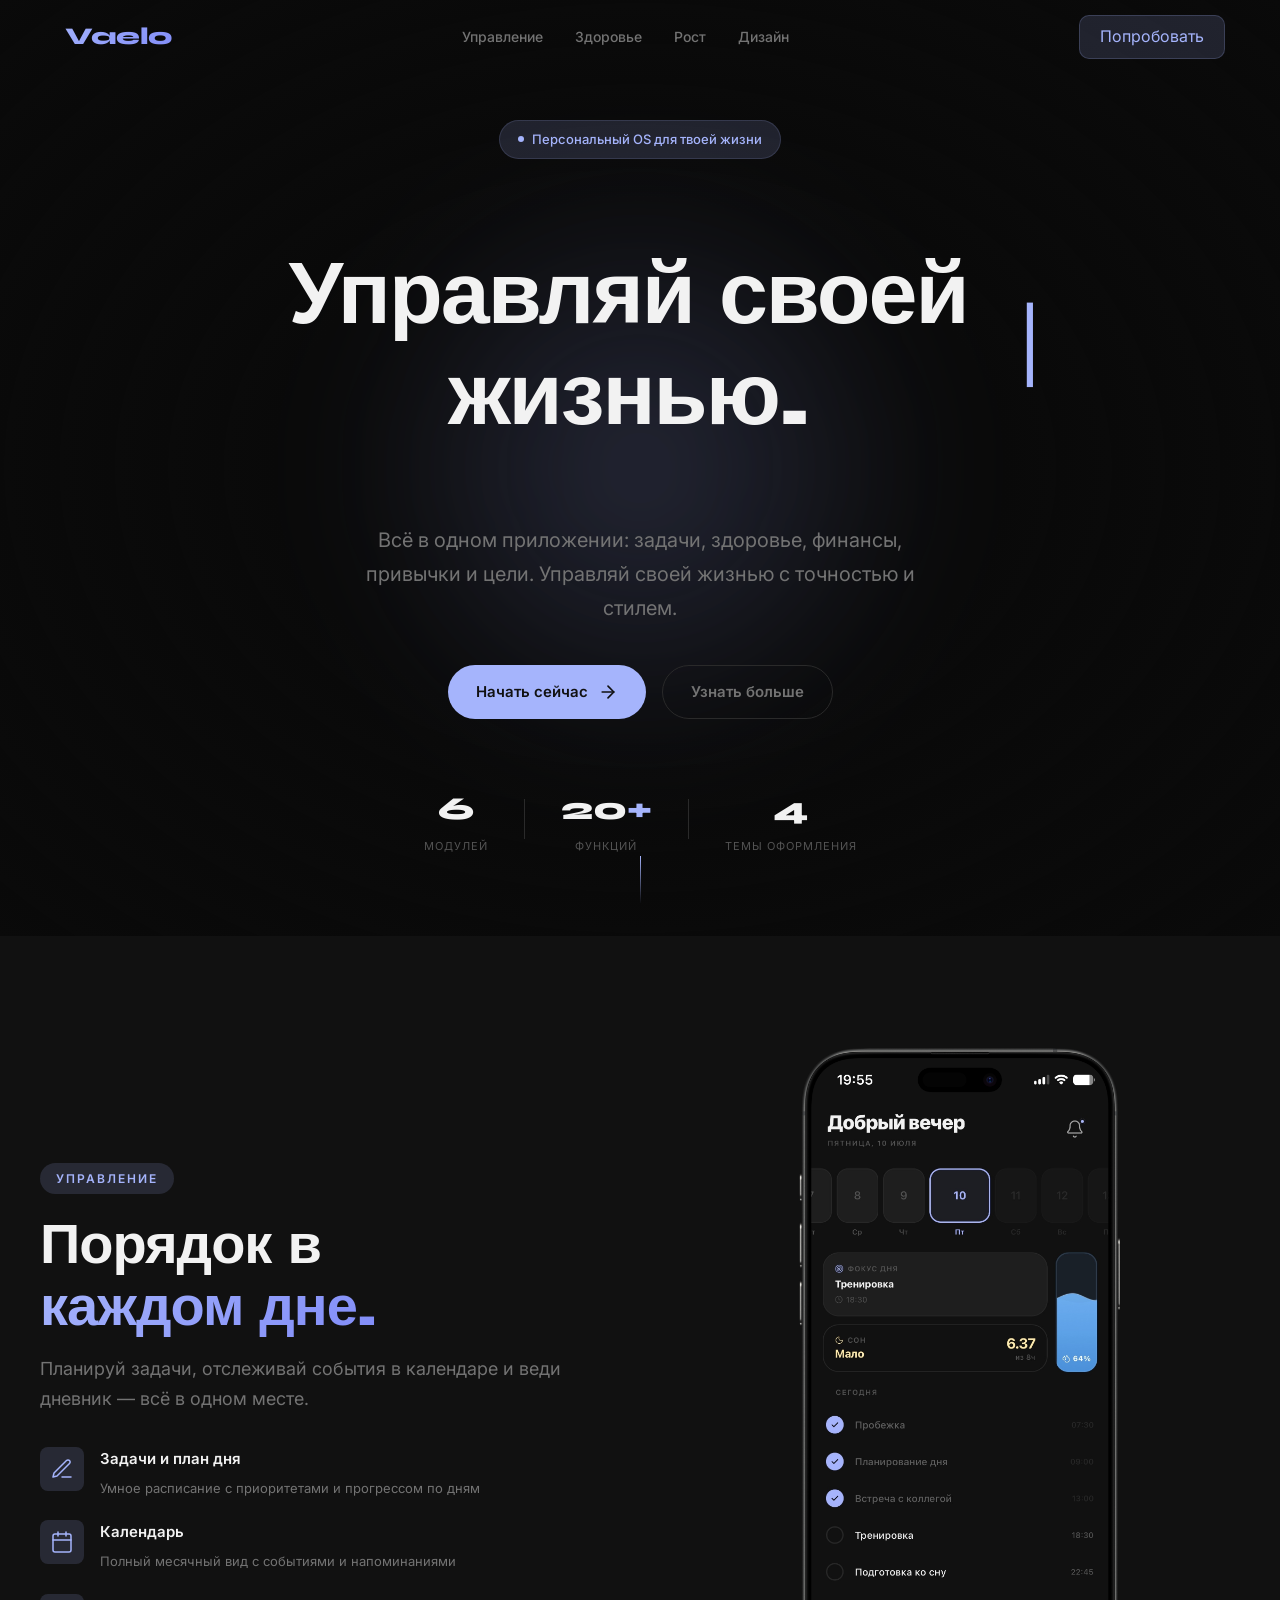
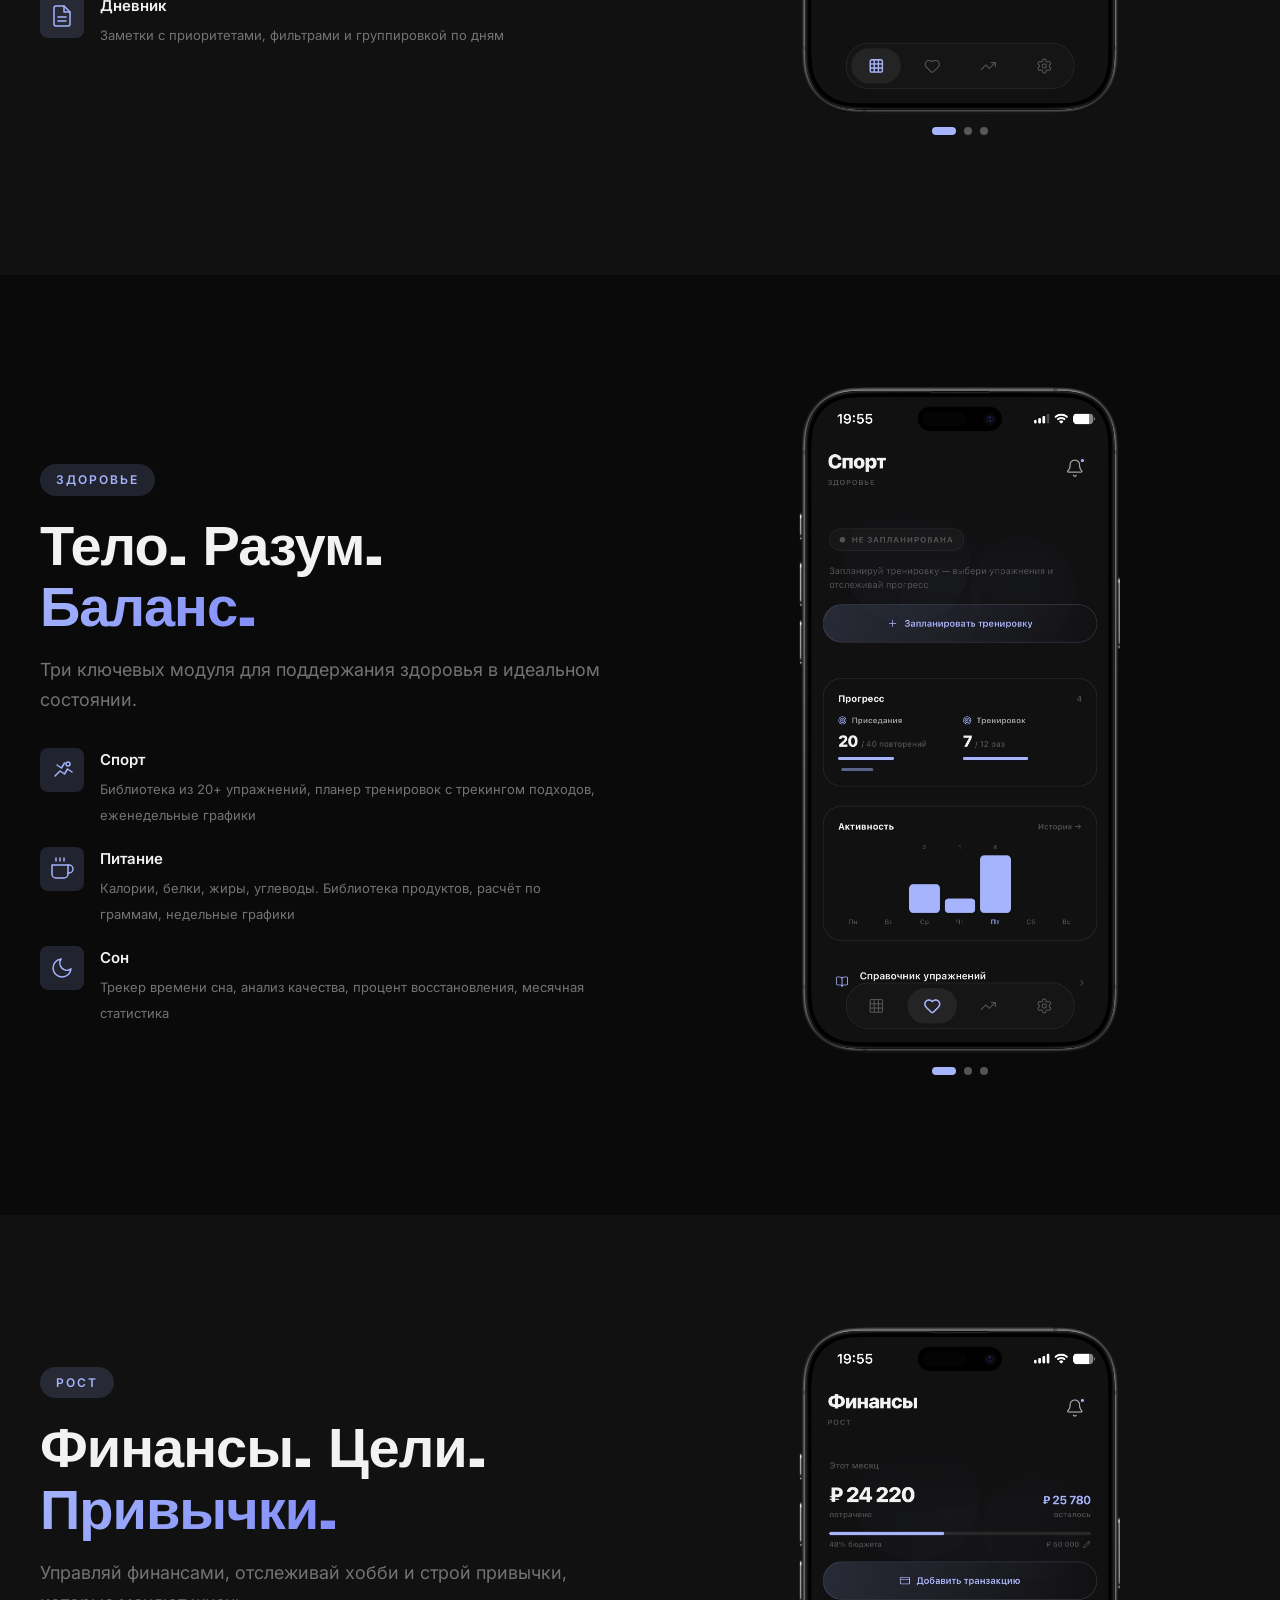
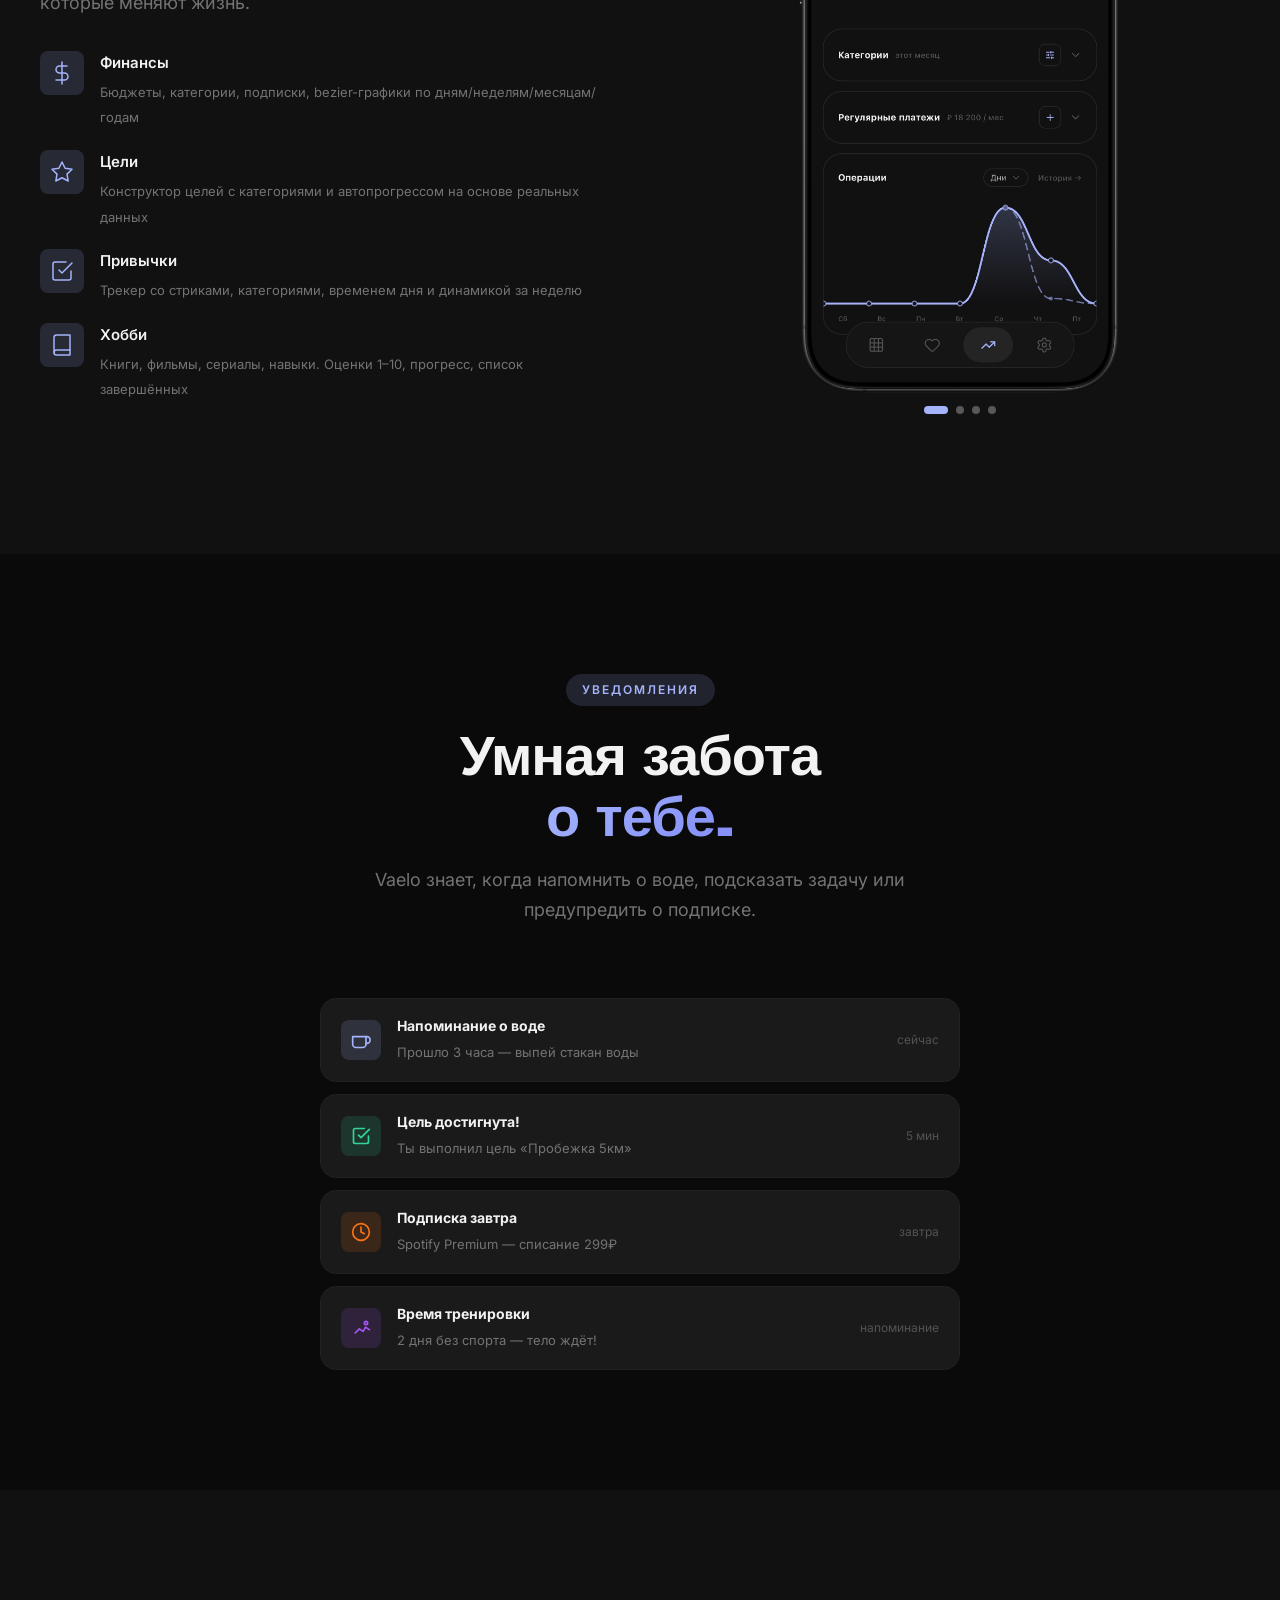
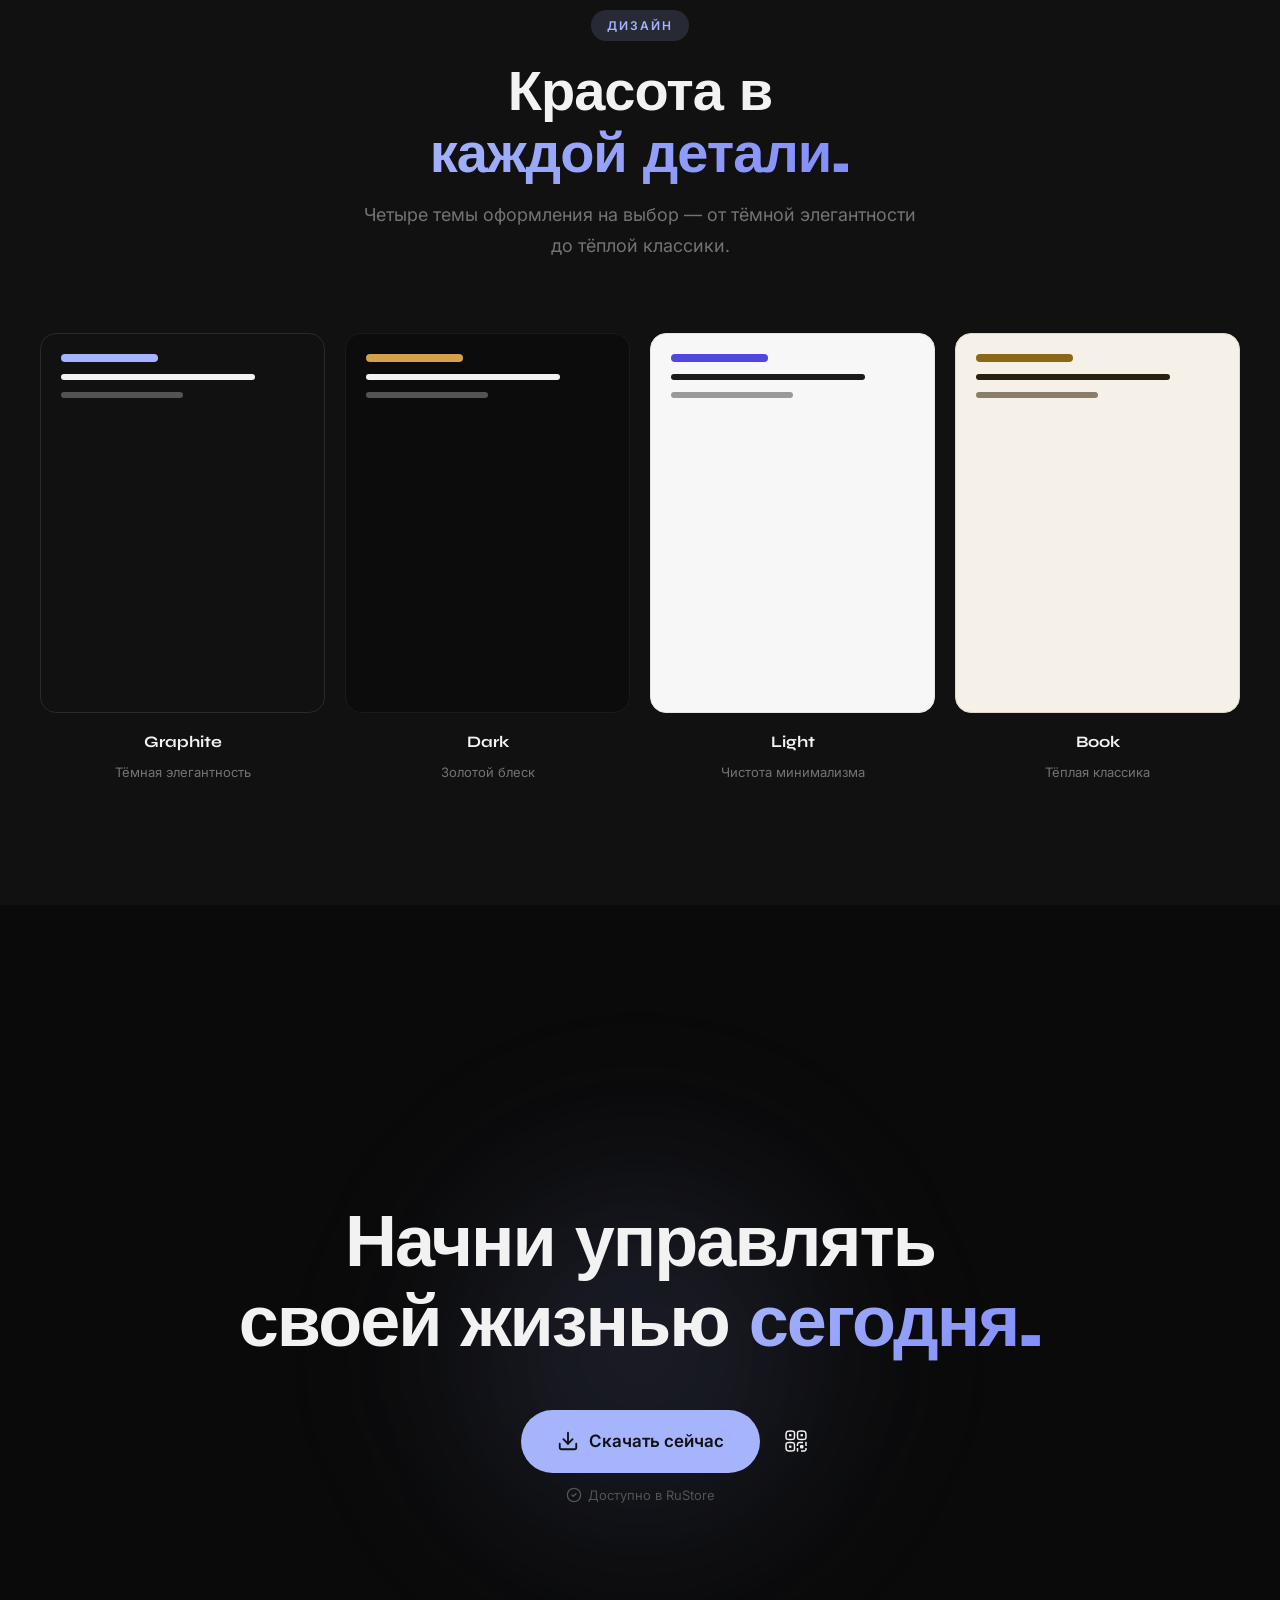
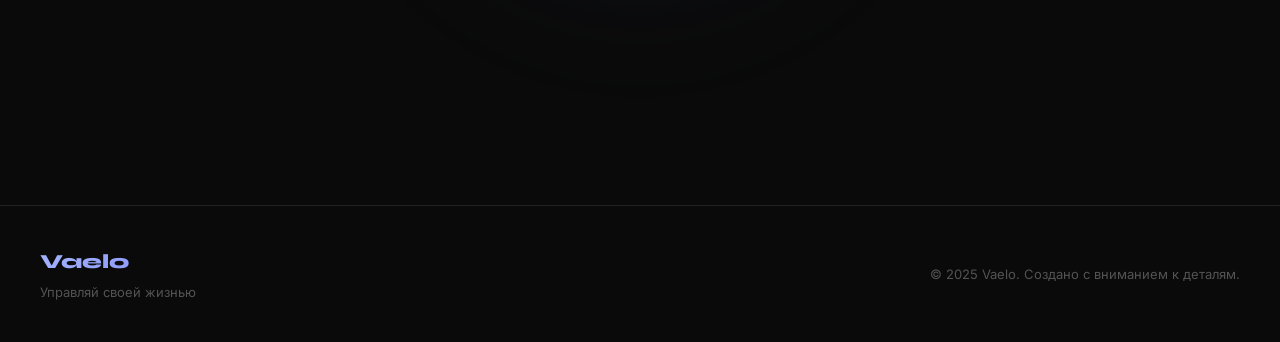
==== commit c827c5ab: "new update style" ====
--- a/index.html
+++ b/index.html
@@ -4,7 +4,7 @@
   <meta charset="UTF-8">
   <meta name="viewport" content="width=device-width, initial-scale=1.0">
   <title>Vaelo — Управляй своей жизнью</title>
-  <link rel="icon" type="image/png" href="assets/logo.png">
+  <link rel="icon" type="image/png" href="assets/splash.png">
   <link rel="preconnect" href="https://fonts.googleapis.com">
   <link rel="preconnect" href="https://fonts.gstatic.com" crossorigin>
   <link href="https://fonts.googleapis.com/css2?family=Syne:wght@400;500;600;700;800&family=Inter:wght@300;400;500;600;700&display=swap" rel="stylesheet">
@@ -24,8 +24,8 @@
         <a href="#health">Здоровье</a>
         <a href="#growth">Рост</a>
         <a href="#design">Дизайн</a>
-        <a href="#cta" class="nav-cta">Попробовать</a>
-      </div>
+      </div>
+      <a href="#cta" class="nav-cta">Попробовать</a>
       <button class="nav-burger" id="navBurger" aria-label="Меню">
         <span></span><span></span><span></span>
       </button>
@@ -384,10 +384,19 @@
       <div class="cta-content reveal">
         <h2 class="cta-title">Начни управлять<br>своей жизнью <span class="text-accent">сегодня.</span></h2>
         <div class="cta-buttons">
-          <a href="https://apps.rustore.ru/app/com.c0rroo.Vaelo" target="_blank" class="btn btn-primary btn-lg">
-            <svg width="22" height="22" viewBox="0 0 24 24" fill="none" stroke="currentColor" stroke-width="2" stroke-linecap="round" stroke-linejoin="round"><path d="M21 15v4a2 2 0 0 1-2 2H5a2 2 0 0 1-2-2v-4"/><polyline points="7 10 12 15 17 10"/><line x1="12" y1="15" x2="12" y2="3"/></svg>
-            <span>Скачать сейчас</span>
-          </a>
+          <div class="cta-main-row">
+            <a href="https://apps.rustore.ru/app/com.c0rroo.Vaelo" target="_blank" class="btn btn-primary btn-lg">
+              <svg width="22" height="22" viewBox="0 0 24 24" fill="none" stroke="currentColor" stroke-width="2" stroke-linecap="round" stroke-linejoin="round"><path d="M21 15v4a2 2 0 0 1-2 2H5a2 2 0 0 1-2-2v-4"/><polyline points="7 10 12 15 17 10"/><line x1="12" y1="15" x2="12" y2="3"/></svg>
+              <span>Скачать сейчас</span>
+            </a>
+            <button class="btn btn-qr" id="qrBtn" aria-label="QR-код">
+              <img src="assets/qr-code.svg" alt="QR-код" width="24" height="24">
+            </button>
+          </div>
+          <span class="cta-store-badge">
+            <svg width="16" height="16" viewBox="0 0 24 24" fill="none" stroke="currentColor" stroke-width="2" stroke-linecap="round" stroke-linejoin="round"><circle cx="12" cy="12" r="10"/><path d="m9 12 2 2 4-4"/></svg>
+            Доступно в RuStore
+          </span>
         </div>
       </div>
     </div>
@@ -406,6 +415,17 @@
     </div>
   </footer>
 
+  <!-- QR Modal -->
+  <div class="qr-modal" id="qrModal">
+    <div class="qr-modal-backdrop" id="qrBackdrop"></div>
+    <div class="qr-modal-content">
+      <button class="qr-modal-close" id="qrClose" aria-label="Закрыть">
+        <svg width="20" height="20" viewBox="0 0 24 24" fill="none" stroke="currentColor" stroke-width="2" stroke-linecap="round" stroke-linejoin="round"><line x1="18" y1="6" x2="6" y2="18"/><line x1="6" y1="6" x2="18" y2="18"/></svg>
+      </button>
+      <img src="assets/qr-code.png" alt="QR-код для скачивания" class="qr-modal-img">
+    </div>
+  </div>
+
   <script src="script.js"></script>
 </body>
 </html>
--- a/style.css
+++ b/style.css
@@ -82,25 +82,31 @@
   left: 0;
   right: 0;
   z-index: 1000;
-  padding: 16px 24px;
-  transition: background 0.3s, backdrop-filter 0.3s, padding 0.3s, border-color 0.3s;
-  border-bottom: 1px solid transparent;
-}
-
-.nav.scrolled {
-  background: rgba(10, 10, 10, 0.8);
+  display: flex;
+  justify-content: center;
+}
+
+.nav-inner {
+  width: 100%;
+  max-width: 1200px;
+  padding: 14px;
+  display: flex;
+  justify-content: space-between;
+  align-items: center;
+  gap: 24px;
+  border: 1px solid transparent;
+  border-radius: 0;
+  margin-top: 0;
+  transition: border-color 0.3s ease, background 0.3s ease, backdrop-filter 0.3s ease, border-radius 0.3s ease, margin-top 0.3s ease;
+}
+
+.nav.scrolled .nav-inner {
+  background: rgba(10, 10, 10, 0.85);
   backdrop-filter: blur(20px);
   -webkit-backdrop-filter: blur(20px);
-  border-bottom-color: var(--border);
-  padding: 12px 24px;
-}
-
-.nav-inner {
-  max-width: 1200px;
-  margin: 0 auto;
-  display: flex;
-  align-items: center;
-  justify-content: space-between;
+  border-color: var(--border);
+  border-radius: 20px;
+  margin-top: 8px;
 }
 
 .nav-logo {
@@ -112,11 +118,13 @@
   -webkit-background-clip: text;
   -webkit-text-fill-color: transparent;
   background-clip: text;
+  padding-left: 10px;
 }
 
 .nav-links {
   display: flex;
   align-items: center;
+  justify-content: center;
   gap: 32px;
   font-size: 14px;
   font-weight: 500;
@@ -151,7 +159,7 @@
   background: var(--accent-dim);
   color: var(--accent) !important;
   padding: 8px 20px;
-  border-radius: var(--radius-full);
+  border-radius: 10px;
   border: 1px solid rgba(165, 180, 252, 0.2);
   transition: all var(--transition);
 }
@@ -306,15 +314,15 @@
 .hero-title {
   font-family: var(--font-display);
   font-weight: 800;
-  font-size: clamp(48px, 8vw, 88px);
+  font-size: clamp(32px, 8vw, 88px);
   line-height: 1.15;
   letter-spacing: -2px;
   margin-bottom: 24px;
   opacity: 0;
   animation: fadeUp 0.8s 0.4s forwards;
-  min-height: 2.3em;
-  display: flex;
-  align-items: flex-end;
+  min-height: 3.5em;
+  display: flex;
+  align-items: center;
   justify-content: center;
 }
 
@@ -482,6 +490,7 @@
 /* Section */
 .section {
   padding: 120px 24px;
+  min-height: 100vh;
   position: relative;
 }
 
@@ -595,14 +604,27 @@
   position: relative;
   max-width: 300px;
   margin: 0 auto;
+  margin-bottom: 50px;
+}
+
+.image-carousel::after {
+  content: '';
+  position: absolute;
+  top: 50%;
+  left: 50%;
+  height: 104%;
+  aspect-ratio: 1245 / 2546;
+  transform: translate(-50%, -50%);
+  background: url('../assets/iPhone.png') center / contain no-repeat;
+  pointer-events: none;
+  z-index: 2;
 }
 
 .carousel-viewport {
   position: relative;
   overflow: hidden;
   border-radius: 36px;
-  border: 1px solid #2a2a2a;
-  box-shadow: 0 32px 80px rgba(0, 0, 0, 0.5), 0 0 0 1px rgba(255,255,255,0.03) inset;
+  aspect-ratio: 1125 / 2436;
   background: #1a1a1a;
 }
 
@@ -626,7 +648,11 @@
   display: flex;
   justify-content: center;
   gap: 8px;
-  padding: 16px 0 0;
+  position: absolute;
+  bottom: -30px;
+  left: 0;
+  right: 0;
+  z-index: 3;
 }
 
 .carousel-dot {
@@ -869,8 +895,120 @@
 
 .cta-buttons {
   display: flex;
-  justify-content: center;
-  gap: 16px;
+  flex-direction: column;
+  align-items: center;
+  gap: 12px;
+}
+
+.cta-store-badge {
+  display: inline-flex;
+  align-items: center;
+  gap: 6px;
+  font-size: 13px;
+  color: var(--text-dim);
+}
+
+.cta-main-row {
+  display: flex;
+  align-items: center;
+  justify-content: center;
+  position: relative;
+}
+
+.btn-qr {
+  position: absolute;
+  right: -60px;
+  display: flex;
+  align-items: center;
+  justify-content: center;
+  width: 48px;
+  height: 48px;
+  padding: 0;
+  border-radius: 14px;
+  background: none;
+  border: none;
+  cursor: pointer;
+  transition: all var(--transition);
+}
+
+.btn-qr:hover {
+  transform: translateY(-2px);
+}
+
+.btn-qr:hover img {
+  transform: scale(1.15);
+}
+
+.btn-qr img {
+  width: 24px;
+  height: 24px;
+  transition: transform var(--transition);
+}
+
+/* QR Modal */
+.qr-modal {
+  position: fixed;
+  inset: 0;
+  z-index: 2000;
+  display: flex;
+  align-items: center;
+  justify-content: center;
+  opacity: 0;
+  pointer-events: none;
+  transition: opacity 0.3s ease;
+}
+
+.qr-modal.active {
+  opacity: 1;
+  pointer-events: auto;
+}
+
+.qr-modal-backdrop {
+  position: absolute;
+  inset: 0;
+  background: rgba(0, 0, 0, 0.7);
+  backdrop-filter: blur(8px);
+}
+
+.qr-modal-content {
+  position: relative;
+  background: #1a1a1a;
+  border: 1px solid var(--border-light);
+  border-radius: var(--radius-xl);
+  padding: 12px;
+  display: flex;
+  flex-direction: column;
+  align-items: center;
+  gap: 20px;
+  transform: scale(0.9);
+  transition: transform 0.3s cubic-bezier(0.34, 1.56, 0.64, 1);
+}
+
+.qr-modal.active .qr-modal-content {
+  transform: scale(1);
+}
+
+.qr-modal-close {
+  position: absolute;
+  top: 12px;
+  right: 12px;
+  background: none;
+  border: none;
+  color: var(--text-muted);
+  cursor: pointer;
+  padding: 4px;
+  border-radius: 8px;
+  transition: color var(--transition), background var(--transition);
+}
+
+.qr-modal-close:hover {
+  color: var(--text);
+}
+
+.qr-modal-img {
+  width: 320px;
+  height: 320px;
+  border-radius: var(--radius-md);
 }
 
 /* Footer */
@@ -928,6 +1066,12 @@
 
 /* Responsive */
 @media (max-width: 1024px) {
+  .nav-links {
+    gap: 20px;
+  }
+  .nav-links a {
+    font-size: 13px;
+  }
   .showcase {
     grid-template-columns: 1fr;
     gap: 48px;
@@ -941,14 +1085,39 @@
 }
 
 @media (max-width: 768px) {
+  .nav-inner {
+    padding: 12px 16px;
+    max-width: none;
+    border: none;
+    border-bottom: 1px solid var(--border);
+    border-radius: 0;
+    margin-top: 0;
+    background: rgba(10, 10, 10, 0.85);
+    backdrop-filter: blur(20px);
+    -webkit-backdrop-filter: blur(20px);
+  }
+  .nav.scrolled .nav-inner {
+    border-radius: 0;
+    margin-top: 0;
+  }
   .nav-links {
     display: none;
   }
+  .nav-cta {
+    display: none;
+  }
   .nav-burger {
     display: flex;
   }
   .mobile-menu {
     display: flex;
+  }
+  .hero {
+    padding: 100px 16px 60px;
+    min-height: 100dvh;
+  }
+  .hero-title {
+    min-height: 3.5em;
   }
   .hero-stats {
     gap: 20px;
@@ -982,7 +1151,7 @@
 @media (max-width: 480px) {
   .hero-title {
     letter-spacing: -1px;
-    min-height: 2.5em;
+    min-height: 1.2em;
   }
   .hero-stats {
     flex-direction: column;
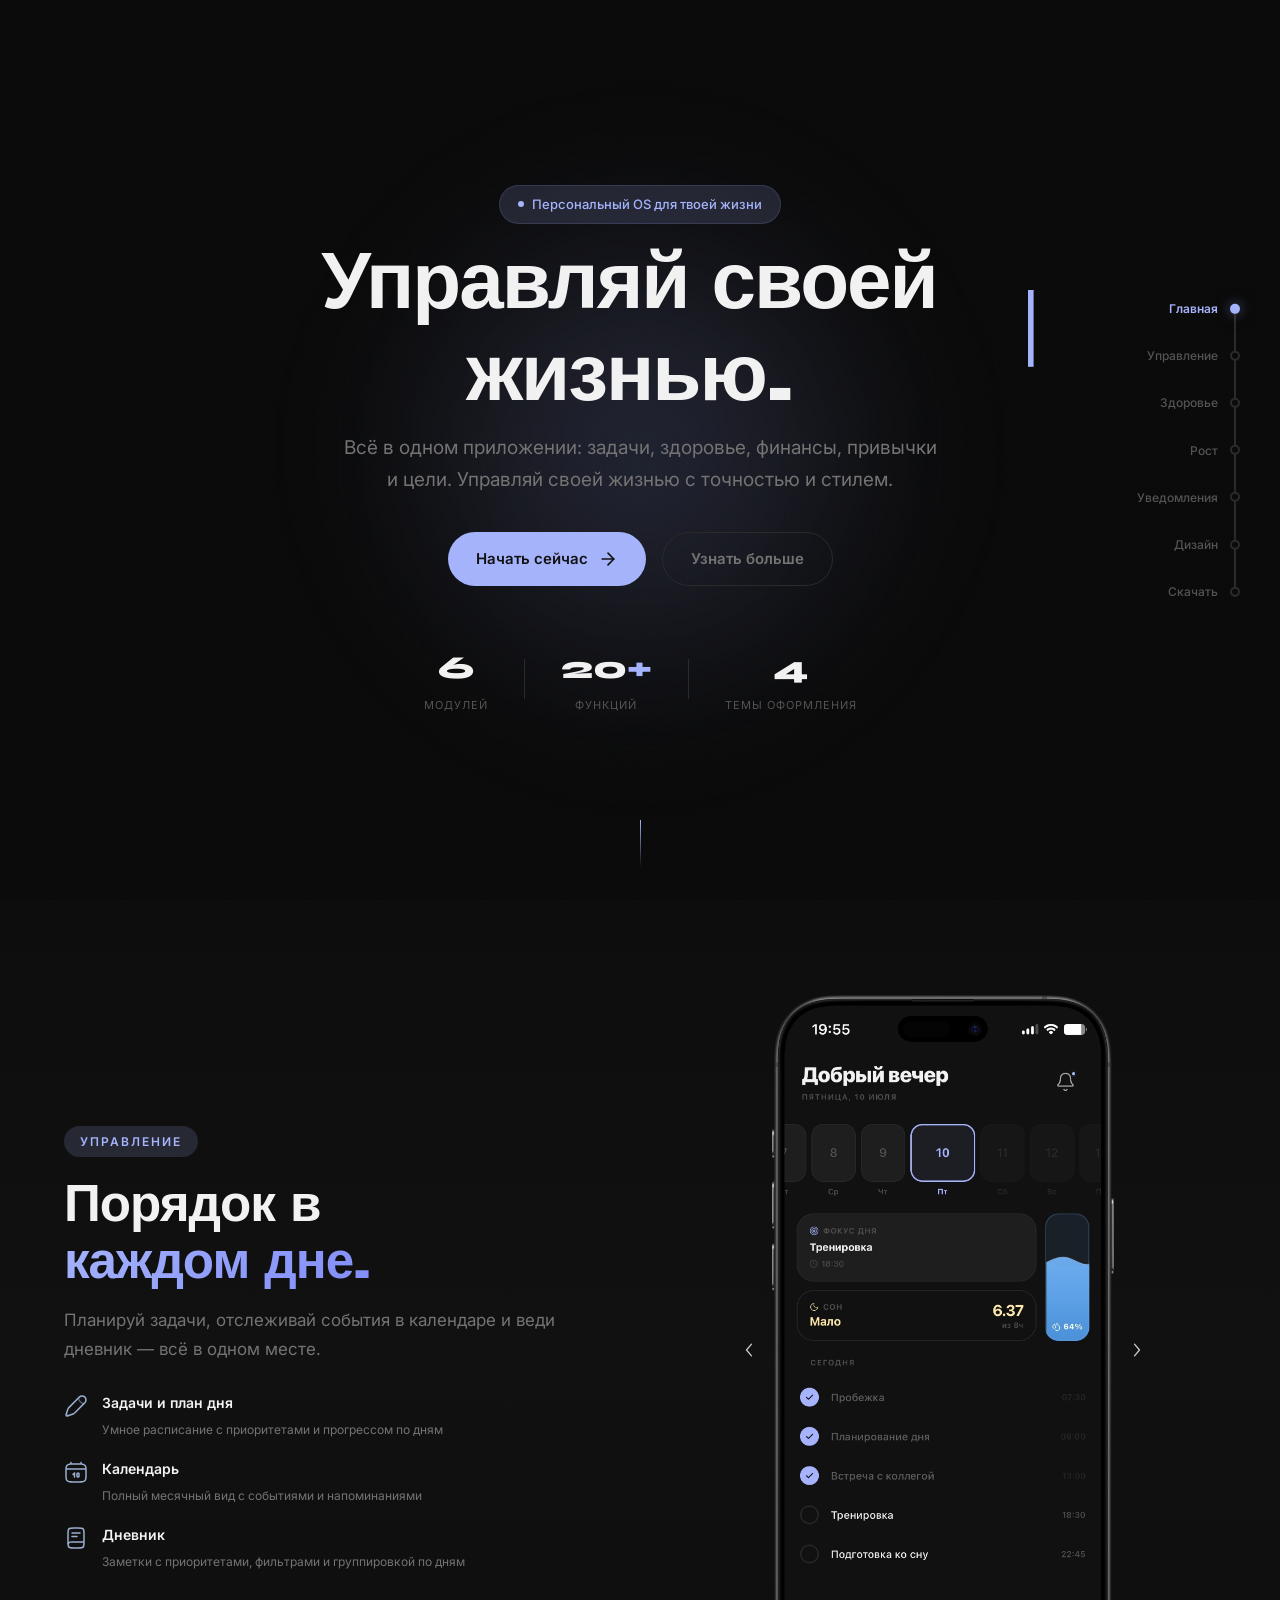
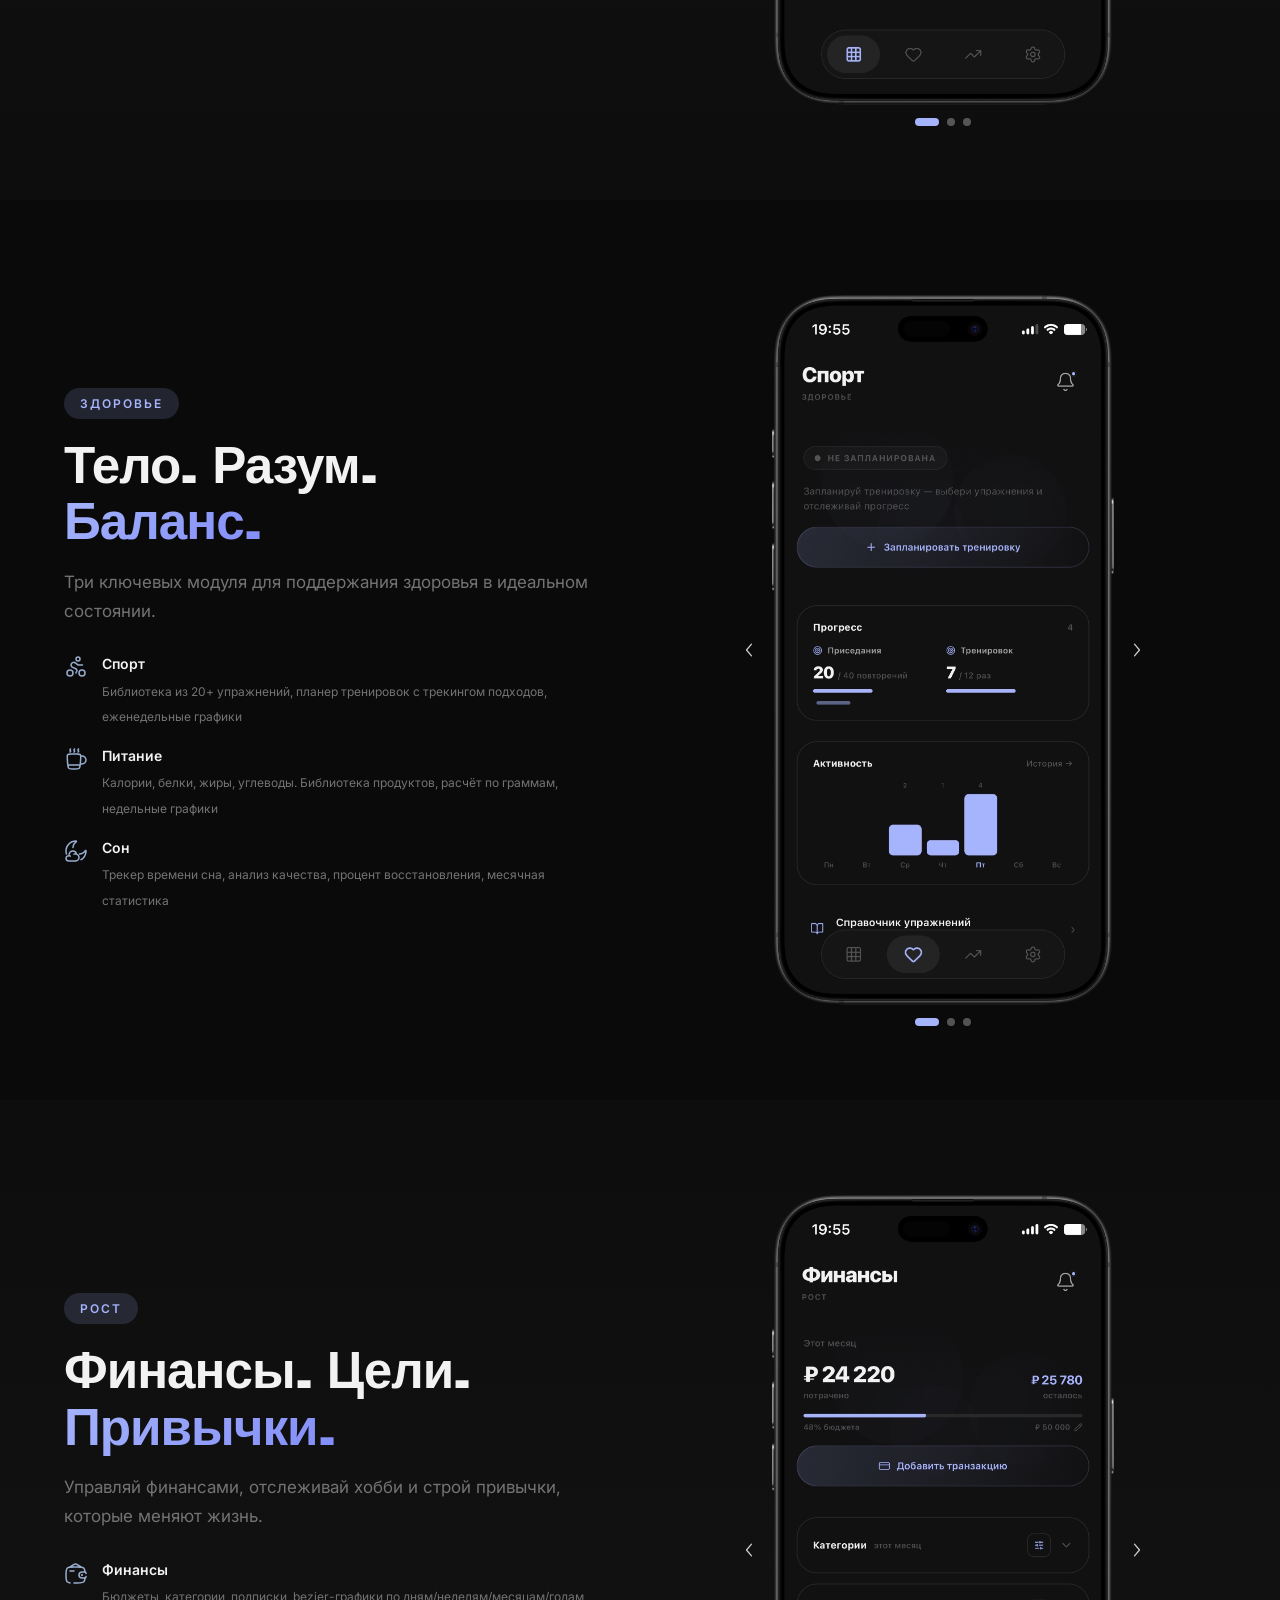
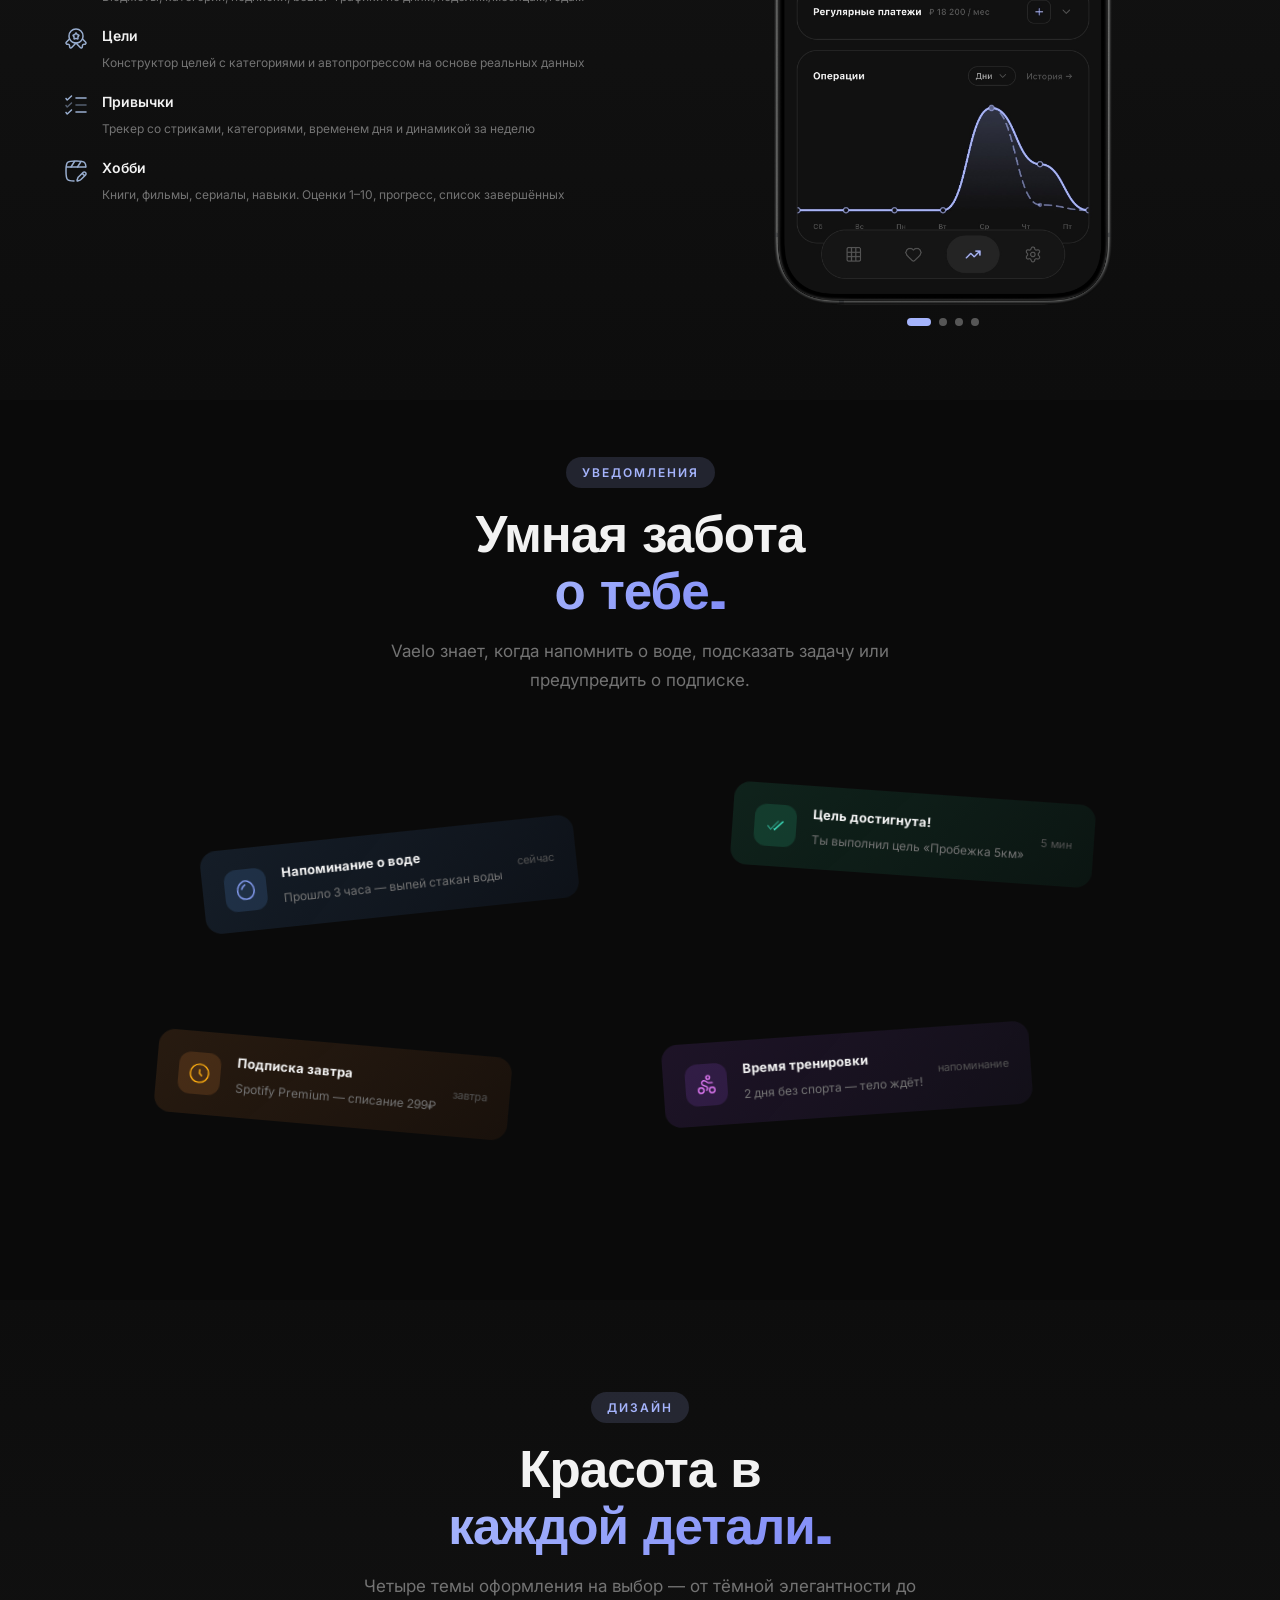
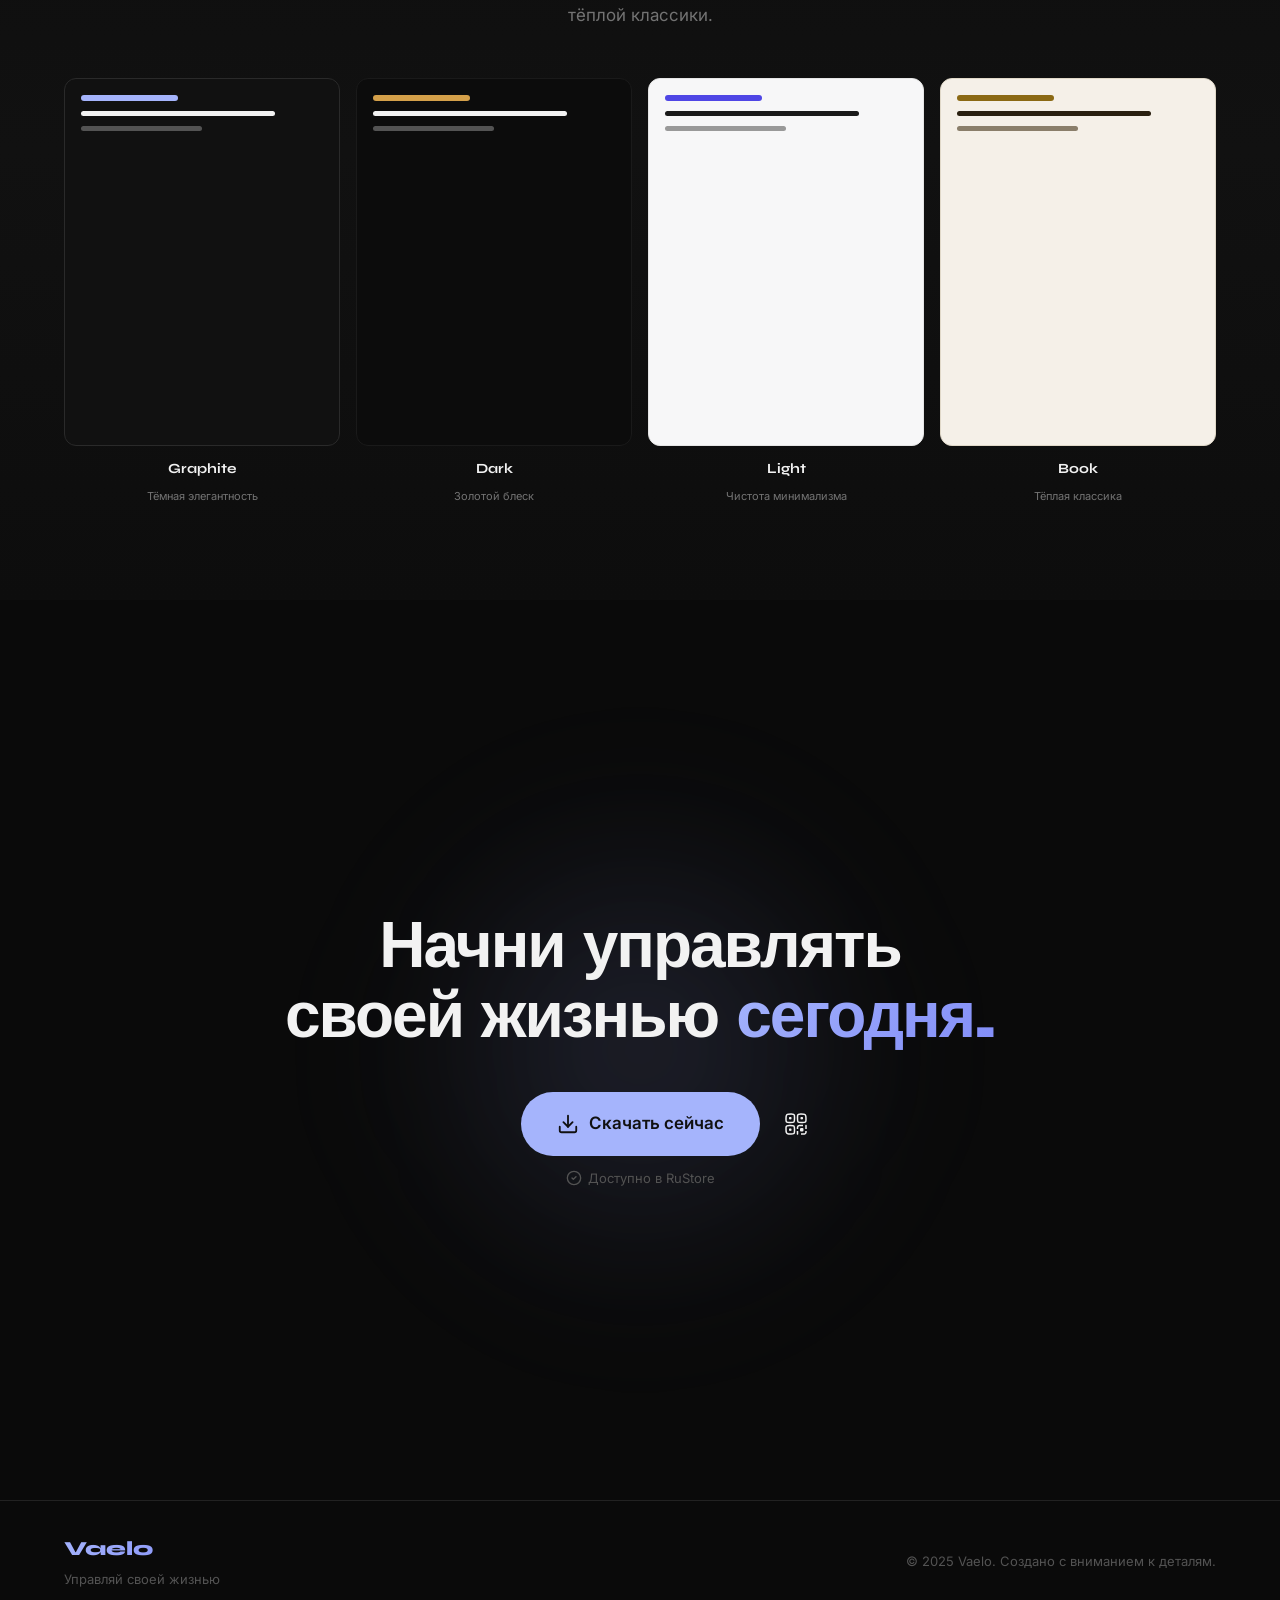
==== commit 3ac72c30: "update style" ====
--- a/index.html
+++ b/index.html
@@ -15,34 +15,45 @@
   <!-- Cursor glow -->
   <div class="cursor-glow" id="cursorGlow"></div>
 
-  <!-- Navigation -->
-  <nav class="nav" id="nav">
-    <div class="nav-inner">
-      <a href="#hero" class="nav-logo">Vaelo</a>
-      <div class="nav-links">
-        <a href="#management">Управление</a>
-        <a href="#health">Здоровье</a>
-        <a href="#growth">Рост</a>
-        <a href="#design">Дизайн</a>
-      </div>
-      <a href="#cta" class="nav-cta">Попробовать</a>
-      <button class="nav-burger" id="navBurger" aria-label="Меню">
-        <span></span><span></span><span></span>
-      </button>
+  <!-- Roadmap Sidebar -->
+  <nav class="roadmap" id="roadmap">
+    <div class="roadmap-track">
+      <div class="roadmap-line"></div>
+    </div>
+    <div class="roadmap-items">
+      <a href="#hero" class="roadmap-item active" data-section="hero">
+        <span class="roadmap-dot"></span>
+        <span class="roadmap-text">Главная</span>
+      </a>
+      <a href="#management" class="roadmap-item" data-section="management">
+        <span class="roadmap-dot"></span>
+        <span class="roadmap-text">Управление</span>
+      </a>
+      <a href="#health" class="roadmap-item" data-section="health">
+        <span class="roadmap-dot"></span>
+        <span class="roadmap-text">Здоровье</span>
+      </a>
+      <a href="#growth" class="roadmap-item" data-section="growth">
+        <span class="roadmap-dot"></span>
+        <span class="roadmap-text">Рост</span>
+      </a>
+      <a href="#notifications" class="roadmap-item" data-section="notifications">
+        <span class="roadmap-dot"></span>
+        <span class="roadmap-text">Уведомления</span>
+      </a>
+      <a href="#design" class="roadmap-item" data-section="design">
+        <span class="roadmap-dot"></span>
+        <span class="roadmap-text">Дизайн</span>
+      </a>
+      <a href="#cta" class="roadmap-item" data-section="cta">
+        <span class="roadmap-dot"></span>
+        <span class="roadmap-text">Скачать</span>
+      </a>
     </div>
   </nav>
 
-  <!-- Mobile menu -->
-  <div class="mobile-menu" id="mobileMenu">
-    <a href="#management">Управление</a>
-    <a href="#health">Здоровье</a>
-    <a href="#growth">Рост</a>
-    <a href="#design">Дизайн</a>
-    <a href="#cta" class="nav-cta">Попробовать</a>
-  </div>
-
   <!-- Hero Section -->
-  <section class="hero" id="hero">
+  <section class="section hero" id="hero">
     <div class="hero-aura"></div>
     <div class="hero-aura hero-aura-2"></div>
     <div class="hero-vignette"></div>
@@ -87,7 +98,7 @@
   </section>
 
   <!-- Management Section -->
-  <section class="section section-dark" id="management">
+  <section class="section section-alt" id="management">
     <div class="container">
       <div class="showcase">
         <div class="showcase-content reveal">
@@ -96,27 +107,21 @@
           <p class="section-desc">Планируй задачи, отслеживай события в календаре и веди дневник — всё в одном месте.</p>
           <div class="showcase-list">
             <div class="showcase-item">
-              <div class="showcase-item-icon">
-                <svg width="24" height="24" viewBox="0 0 24 24" fill="none" stroke="currentColor" stroke-width="1.5" stroke-linecap="round" stroke-linejoin="round"><path d="M12 20h9"/><path d="M16.5 3.5a2.121 2.121 0 0 1 3 3L7 19l-4 1 1-4L16.5 3.5z"/></svg>
-              </div>
+              <img src="assets/svg/pen.svg" alt="" class="showcase-icon" width="24" height="24">
               <div>
                 <strong>Задачи и план дня</strong>
                 <span>Умное расписание с приоритетами и прогрессом по дням</span>
               </div>
             </div>
             <div class="showcase-item">
-              <div class="showcase-item-icon">
-                <svg width="24" height="24" viewBox="0 0 24 24" fill="none" stroke="currentColor" stroke-width="1.5" stroke-linecap="round" stroke-linejoin="round"><rect x="3" y="4" width="18" height="18" rx="2" ry="2"/><line x1="16" y1="2" x2="16" y2="6"/><line x1="8" y1="2" x2="8" y2="6"/><line x1="3" y1="10" x2="21" y2="10"/></svg>
-              </div>
+              <img src="assets/svg/calendar.svg" alt="" class="showcase-icon" width="24" height="24">
               <div>
                 <strong>Календарь</strong>
                 <span>Полный месячный вид с событиями и напоминаниями</span>
               </div>
             </div>
             <div class="showcase-item">
-              <div class="showcase-item-icon">
-                <svg width="24" height="24" viewBox="0 0 24 24" fill="none" stroke="currentColor" stroke-width="1.5" stroke-linecap="round" stroke-linejoin="round"><path d="M14 2H6a2 2 0 0 0-2 2v16a2 2 0 0 0 2 2h12a2 2 0 0 0 2-2V8z"/><polyline points="14 2 14 8 20 8"/><line x1="16" y1="13" x2="8" y2="13"/><line x1="16" y1="17" x2="8" y2="17"/></svg>
-              </div>
+              <img src="assets/svg/diary.svg" alt="" class="showcase-icon" width="24" height="24">
               <div>
                 <strong>Дневник</strong>
                 <span>Заметки с приоритетами, фильтрами и группировкой по дням</span>
@@ -126,11 +131,17 @@
         </div>
         <div class="showcase-visual reveal" data-delay="200">
           <div class="image-carousel" id="carousel-management">
+            <button class="carousel-arrow carousel-arrow--prev" aria-label="Назад">
+              <img src="assets/svg/left.svg" alt="" width="20" height="20">
+            </button>
             <div class="carousel-viewport">
               <img src="assets/home.jpg" alt="Главный экран" class="carousel-img active" loading="lazy">
               <img src="assets/calendar.jpg" alt="Календарь" class="carousel-img" loading="lazy">
               <img src="assets/journal.jpg" alt="Дневник" class="carousel-img" loading="lazy">
             </div>
+            <button class="carousel-arrow carousel-arrow--next" aria-label="Вперёд">
+              <img src="assets/svg/right.svg" alt="" width="20" height="20">
+            </button>
             <div class="carousel-dots">
               <button class="carousel-dot active" data-index="0"></button>
               <button class="carousel-dot" data-index="1"></button>
@@ -148,11 +159,17 @@
       <div class="showcase showcase-reverse">
         <div class="showcase-visual reveal">
           <div class="image-carousel" id="carousel-health">
+            <button class="carousel-arrow carousel-arrow--prev" aria-label="Назад">
+              <img src="assets/svg/left.svg" alt="" width="20" height="20">
+            </button>
             <div class="carousel-viewport">
               <img src="assets/sport.jpg" alt="Спорт" class="carousel-img active" loading="lazy">
               <img src="assets/food.jpg" alt="Питание" class="carousel-img" loading="lazy">
               <img src="assets/sleep.jpg" alt="Сон" class="carousel-img" loading="lazy">
             </div>
+            <button class="carousel-arrow carousel-arrow--next" aria-label="Вперёд">
+              <img src="assets/svg/right.svg" alt="" width="20" height="20">
+            </button>
             <div class="carousel-dots">
               <button class="carousel-dot active" data-index="0"></button>
               <button class="carousel-dot" data-index="1"></button>
@@ -166,27 +183,21 @@
           <p class="section-desc">Три ключевых модуля для поддержания здоровья в идеальном состоянии.</p>
           <div class="showcase-list">
             <div class="showcase-item">
-              <div class="showcase-item-icon">
-                <svg width="24" height="24" viewBox="0 0 24 24" fill="none" stroke="currentColor" stroke-width="1.5" stroke-linecap="round" stroke-linejoin="round"><path d="M18 8a2 2 0 1 1 0-4 2 2 0 0 1 0 4z"/><path d="M22 14l-4.5-3-3 5-4.5-3L5 18"/><path d="M14.5 5l-3 5-4.5-3"/></svg>
-              </div>
+              <img src="assets/svg/training.svg" alt="" class="showcase-icon" width="24" height="24">
               <div>
                 <strong>Спорт</strong>
                 <span>Библиотека из 20+ упражнений, планер тренировок с трекингом подходов, еженедельные графики</span>
               </div>
             </div>
             <div class="showcase-item">
-              <div class="showcase-item-icon">
-                <svg width="24" height="24" viewBox="0 0 24 24" fill="none" stroke="currentColor" stroke-width="1.5" stroke-linecap="round" stroke-linejoin="round"><path d="M18 8h1a4 4 0 0 1 0 8h-1"/><path d="M2 8h16v9a4 4 0 0 1-4 4H6a4 4 0 0 1-4-4V8z"/><line x1="6" y1="1" x2="6" y2="4"/><line x1="10" y1="1" x2="10" y2="4"/><line x1="14" y1="1" x2="14" y2="4"/></svg>
-              </div>
+              <img src="assets/svg/eat.svg" alt="" class="showcase-icon" width="24" height="24">
               <div>
                 <strong>Питание</strong>
                 <span>Калории, белки, жиры, углеводы. Библиотека продуктов, расчёт по граммам, недельные графики</span>
               </div>
             </div>
             <div class="showcase-item">
-              <div class="showcase-item-icon">
-                <svg width="24" height="24" viewBox="0 0 24 24" fill="none" stroke="currentColor" stroke-width="1.5" stroke-linecap="round" stroke-linejoin="round"><path d="M21 12.79A9 9 0 1 1 11.21 3 7 7 0 0 0 21 12.79z"/></svg>
-              </div>
+              <img src="assets/svg/moon.svg" alt="" class="showcase-icon" width="24" height="24">
               <div>
                 <strong>Сон</strong>
                 <span>Трекер времени сна, анализ качества, процент восстановления, месячная статистика</span>
@@ -199,7 +210,7 @@
   </section>
 
   <!-- Growth Section -->
-  <section class="section section-dark" id="growth">
+  <section class="section section-alt" id="growth">
     <div class="container">
       <div class="showcase">
         <div class="showcase-content reveal">
@@ -208,36 +219,28 @@
           <p class="section-desc">Управляй финансами, отслеживай хобби и строй привычки, которые меняют жизнь.</p>
           <div class="showcase-list">
             <div class="showcase-item">
-              <div class="showcase-item-icon">
-                <svg width="24" height="24" viewBox="0 0 24 24" fill="none" stroke="currentColor" stroke-width="1.5" stroke-linecap="round" stroke-linejoin="round"><line x1="12" y1="1" x2="12" y2="23"/><path d="M17 5H9.5a3.5 3.5 0 0 0 0 7h5a3.5 3.5 0 0 1 0 7H6"/></svg>
-              </div>
+              <img src="assets/svg/finance.svg" alt="" class="showcase-icon" width="24" height="24">
               <div>
                 <strong>Финансы</strong>
                 <span>Бюджеты, категории, подписки, bezier-графики по дням/неделям/месяцам/годам</span>
               </div>
             </div>
             <div class="showcase-item">
-              <div class="showcase-item-icon">
-                <svg width="24" height="24" viewBox="0 0 24 24" fill="none" stroke="currentColor" stroke-width="1.5" stroke-linecap="round" stroke-linejoin="round"><polygon points="12 2 15.09 8.26 22 9.27 17 14.14 18.18 21.02 12 17.77 5.82 21.02 7 14.14 2 9.27 8.91 8.26 12 2"/></svg>
-              </div>
+              <img src="assets/svg/star.svg" alt="" class="showcase-icon" width="24" height="24">
               <div>
                 <strong>Цели</strong>
                 <span>Конструктор целей с категориями и автопрогрессом на основе реальных данных</span>
               </div>
             </div>
             <div class="showcase-item">
-              <div class="showcase-item-icon">
-                <svg width="24" height="24" viewBox="0 0 24 24" fill="none" stroke="currentColor" stroke-width="1.5" stroke-linecap="round" stroke-linejoin="round"><polyline points="9 11 12 14 22 4"/><path d="M21 12v7a2 2 0 0 1-2 2H5a2 2 0 0 1-2-2V5a2 2 0 0 1 2-2h11"/></svg>
-              </div>
+              <img src="assets/svg/habits.svg" alt="" class="showcase-icon" width="24" height="24">
               <div>
                 <strong>Привычки</strong>
                 <span>Трекер со стриками, категориями, временем дня и динамикой за неделю</span>
               </div>
             </div>
             <div class="showcase-item">
-              <div class="showcase-item-icon">
-                <svg width="24" height="24" viewBox="0 0 24 24" fill="none" stroke="currentColor" stroke-width="1.5" stroke-linecap="round" stroke-linejoin="round"><path d="M4 19.5A2.5 2.5 0 0 1 6.5 17H20"/><path d="M6.5 2H20v20H6.5A2.5 2.5 0 0 1 4 19.5v-15A2.5 2.5 0 0 1 6.5 2z"/></svg>
-              </div>
+              <img src="assets/svg/hobby.svg" alt="" class="showcase-icon" width="24" height="24">
               <div>
                 <strong>Хобби</strong>
                 <span>Книги, фильмы, сериалы, навыки. Оценки 1–10, прогресс, список завершённых</span>
@@ -247,12 +250,18 @@
         </div>
         <div class="showcase-visual reveal" data-delay="200">
           <div class="image-carousel" id="carousel-growth">
+            <button class="carousel-arrow carousel-arrow--prev" aria-label="Назад">
+              <img src="assets/svg/left.svg" alt="" width="20" height="20">
+            </button>
             <div class="carousel-viewport">
               <img src="assets/finance.jpg" alt="Финансы" class="carousel-img active" loading="lazy">
               <img src="assets/interes.jpg" alt="Хобби" class="carousel-img" loading="lazy">
               <img src="assets/privichka.jpg" alt="Привычки" class="carousel-img" loading="lazy">
               <img src="assets/celi.jpg" alt="Цели" class="carousel-img" loading="lazy">
             </div>
+            <button class="carousel-arrow carousel-arrow--next" aria-label="Вперёд">
+              <img src="assets/svg/right.svg" alt="" width="20" height="20">
+            </button>
             <div class="carousel-dots">
               <button class="carousel-dot active" data-index="0"></button>
               <button class="carousel-dot" data-index="1"></button>
@@ -274,10 +283,10 @@
         <p class="section-desc">Vaelo знает, когда напомнить о воде, подсказать задачу или предупредить о подписке.</p>
       </div>
 
-      <div class="notifications-showcase reveal">
-        <div class="notification-card">
-          <div class="notification-icon" style="background: rgba(165,180,252,0.15); color: #a5b4fc;">
-            <svg width="20" height="20" viewBox="0 0 24 24" fill="none" stroke="currentColor" stroke-width="2" stroke-linecap="round" stroke-linejoin="round"><path d="M18 8h1a4 4 0 0 1 0 8h-1"/><path d="M2 8h16v9a4 4 0 0 1-4 4H6a4 4 0 0 1-4-4V8z"/></svg>
+      <div class="notifications-scene">
+        <div class="notification-card notification-card--water" style="--x: 12%; --y: 18%; --rot: -6deg;">
+          <div class="notification-icon">
+            <img src="assets/svg/water.svg" alt="" width="22" height="22">
           </div>
           <div class="notification-text">
             <strong>Напоминание о воде</strong>
@@ -286,9 +295,9 @@
           <span class="notification-time">сейчас</span>
         </div>
 
-        <div class="notification-card">
-          <div class="notification-icon" style="background: rgba(52,211,153,0.15); color: #34D399;">
-            <svg width="20" height="20" viewBox="0 0 24 24" fill="none" stroke="currentColor" stroke-width="2" stroke-linecap="round" stroke-linejoin="round"><polyline points="9 11 12 14 22 4"/><path d="M21 12v7a2 2 0 0 1-2 2H5a2 2 0 0 1-2-2V5a2 2 0 0 1 2-2h11"/></svg>
+        <div class="notification-card notification-card--goals" style="--x: 58%; --y: 10%; --rot: 4deg;">
+          <div class="notification-icon">
+            <img src="assets/svg/goals.svg" alt="" width="22" height="22">
           </div>
           <div class="notification-text">
             <strong>Цель достигнута!</strong>
@@ -297,9 +306,9 @@
           <span class="notification-time">5 мин</span>
         </div>
 
-        <div class="notification-card">
-          <div class="notification-icon" style="background: rgba(249,115,22,0.15); color: #F97316;">
-            <svg width="20" height="20" viewBox="0 0 24 24" fill="none" stroke="currentColor" stroke-width="2" stroke-linecap="round" stroke-linejoin="round"><circle cx="12" cy="12" r="10"/><polyline points="12 6 12 12 16 14"/></svg>
+        <div class="notification-card notification-card--clock" style="--x: 8%; --y: 60%; --rot: 5deg;">
+          <div class="notification-icon">
+            <img src="assets/svg/clock.svg" alt="" width="22" height="22">
           </div>
           <div class="notification-text">
             <strong>Подписка завтра</strong>
@@ -308,9 +317,9 @@
           <span class="notification-time">завтра</span>
         </div>
 
-        <div class="notification-card">
-          <div class="notification-icon" style="background: rgba(168,85,247,0.15); color: #A855F7;">
-            <svg width="20" height="20" viewBox="0 0 24 24" fill="none" stroke="currentColor" stroke-width="2" stroke-linecap="round" stroke-linejoin="round"><path d="M18 8a2 2 0 1 1 0-4 2 2 0 0 1 0 4z"/><path d="M22 14l-4.5-3-3 5-4.5-3L5 18"/></svg>
+        <div class="notification-card notification-card--training" style="--x: 52%; --y: 58%; --rot: -4deg;">
+          <div class="notification-icon">
+            <img src="assets/svg/training.svg" alt="" width="22" height="22">
           </div>
           <div class="notification-text">
             <strong>Время тренировки</strong>
@@ -323,7 +332,7 @@
   </section>
 
   <!-- Design Section -->
-  <section class="section section-dark" id="design">
+  <section class="section section-alt" id="design">
     <div class="container">
       <div class="section-header reveal">
         <span class="section-tag">Дизайн</span>
--- a/style.css
+++ b/style.css
@@ -39,9 +39,14 @@
 }
 
 html {
-  scroll-behavior: smooth;
+  scroll-behavior: auto;
   -webkit-font-smoothing: antialiased;
   -moz-osx-font-smoothing: grayscale;
+  scroll-snap-type: none;
+}
+
+html, body {
+  height: 100%;
 }
 
 body {
@@ -65,175 +70,258 @@
   border-radius: 50%;
   background: radial-gradient(circle, rgba(165,180,252,0.06) 0%, transparent 70%);
   pointer-events: none;
-  z-index: 0;
+  z-index: 50;
   transform: translate(-50%, -50%);
   transition: opacity 0.3s;
   opacity: 0;
 }
 
-body:hover .cursor-glow {
-  opacity: 1;
-}
-
-/* Navigation */
+/* Navigation — hidden */
 .nav {
+  display: none !important;
+}
+
+.mobile-menu {
+  display: none !important;
+}
+
+/* Roadmap Sidebar */
+.roadmap {
   position: fixed;
+  right: 32px;
+  top: 50%;
+  transform: translateY(-50%);
+  z-index: 1000;
+  display: flex;
+  flex-direction: column;
+  align-items: flex-end;
+  gap: 0;
+  opacity: 0;
+  animation: fadeLeft 0.8s 1.4s forwards;
+}
+
+@keyframes fadeLeft {
+  from { opacity: 0; transform: translateY(-50%) translateX(20px); }
+  to { opacity: 1; transform: translateY(-50%) translateX(0); }
+}
+
+.roadmap-label {
+  font-family: var(--font-display);
+  font-size: 10px;
+  font-weight: 700;
+  text-transform: uppercase;
+  letter-spacing: 3px;
+  color: var(--text-dim);
+  margin-bottom: 16px;
+  margin-right: 8px;
+}
+
+.roadmap-track {
+  position: absolute;
+  right: 12px;
+  top: 10px;
+  bottom: 10px;
+  width: 2px;
+  background: var(--border-light);
+  border-radius: 1px;
+}
+
+.roadmap-line {
+  position: absolute;
   top: 0;
   left: 0;
-  right: 0;
-  z-index: 1000;
-  display: flex;
+  width: 100%;
+  height: 0%;
+  background: linear-gradient(to bottom, var(--accent), rgba(165, 180, 252, 0.3));
+  border-radius: 1px;
+  transition: height 0.5s cubic-bezier(0.4, 0, 0.2, 1);
+}
+
+.roadmap-items {
+  display: flex;
+  flex-direction: column;
+  gap: 20px;
+}
+
+.roadmap-item {
+  display: flex;
+  align-items: center;
+  gap: 12px;
+  flex-direction: row-reverse;
+  text-decoration: none;
+  position: relative;
+  padding: 4px 8px 4px 0;
+  transition: all var(--transition);
+  cursor: pointer;
+}
+
+.roadmap-dot {
+  width: 10px;
+  height: 10px;
+  min-width: 10px;
+  border-radius: 50%;
+  border: 2px solid var(--border-light);
+  background: var(--bg);
+  transition: all 0.4s cubic-bezier(0.34, 1.56, 0.64, 1);
+  position: relative;
+  z-index: 1;
+}
+
+.roadmap-item.active .roadmap-dot {
+  border-color: var(--accent);
+  background: var(--accent);
+  box-shadow: 0 0 12px var(--accent-glow), 0 0 24px rgba(165, 180, 252, 0.2);
+}
+
+.roadmap-text {
+  font-size: 12px;
+  font-weight: 500;
+  color: var(--text-dim);
+  white-space: nowrap;
+  opacity: 0;
+  transform: translateX(8px);
+  transition: opacity 0.3s, transform 0.3s, color 0.3s;
+}
+
+.roadmap:hover .roadmap-text {
+  opacity: 1;
+  transform: translateX(0);
+}
+
+.roadmap-item.active .roadmap-text {
+  color: var(--accent);
+  opacity: 1;
+  transform: translateX(0);
+  font-weight: 600;
+}
+
+.roadmap-item:hover .roadmap-text {
+  color: var(--text);
+}
+
+.roadmap-item:hover .roadmap-dot {
+  border-color: var(--accent);
+  transform: scale(1.3);
+}
+
+/* ============================================
+   Sections — Snap Scroll
+   Sections — Snap Scroll
+   ============================================ */
+.section {
+  height: 100vh;
+  min-height: 100vh;
+  max-height: 100vh;
+  position: relative;
+  overflow: hidden;
+  display: flex;
+  align-items: center;
   justify-content: center;
-}
-
-.nav-inner {
+  background: var(--bg);
+}
+
+/* Slide entrance animation */
+.section .container,
+.section .hero-content {
+  opacity: 0;
+  transform: translateY(40px) scale(0.97);
+  transition: opacity 0.7s cubic-bezier(0.4, 0, 0.2, 1),
+              transform 0.7s cubic-bezier(0.4, 0, 0.2, 1);
+}
+
+.section.in-view .container,
+.section.in-view .hero-content {
+  opacity: 1;
+  transform: translateY(0) scale(1);
+}
+
+/* Stagger children inside containers */
+.section.in-view .showcase-content,
+.section.in-view .showcase-visual,
+.section.in-view .section-header,
+.section.in-view .notifications-scene,
+.section.in-view .themes-grid,
+.section.in-view .cta-content {
+  opacity: 0;
+  transform: translateY(24px);
+  transition: opacity 0.6s cubic-bezier(0.4, 0, 0.2, 1),
+              transform 0.6s cubic-bezier(0.4, 0, 0.2, 1);
+}
+
+.section.in-view .showcase-content { opacity: 1; transform: none; transition-delay: 0.15s; }
+.section.in-view .showcase-visual { opacity: 1; transform: none; transition-delay: 0.3s; }
+.section.in-view .section-header { opacity: 1; transform: none; transition-delay: 0.1s; }
+.section.in-view .notifications-scene { opacity: 1; transform: none; transition-delay: 0.2s; }
+.section.in-view .themes-grid { opacity: 1; transform: none; transition-delay: 0.2s; }
+.section.in-view .cta-content { opacity: 1; transform: none; transition-delay: 0.15s; }
+
+/* Remove old reveal - slide animation handles it */
+.reveal {
+  opacity: 1 !important;
+  transform: none !important;
+  transition: none !important;
+}
+
+.section-alt {
+  background: linear-gradient(180deg, #0d0d0d 0%, #111111 50%, #0d0d0d 100%);
+}
+
+.container {
+  max-width: 1200px;
+  margin: 0 auto;
+  padding: 0 24px;
   width: 100%;
-  max-width: 1200px;
-  padding: 14px;
-  display: flex;
-  justify-content: space-between;
-  align-items: center;
-  gap: 24px;
-  border: 1px solid transparent;
-  border-radius: 0;
-  margin-top: 0;
-  transition: border-color 0.3s ease, background 0.3s ease, backdrop-filter 0.3s ease, border-radius 0.3s ease, margin-top 0.3s ease;
-}
-
-.nav.scrolled .nav-inner {
-  background: rgba(10, 10, 10, 0.85);
-  backdrop-filter: blur(20px);
-  -webkit-backdrop-filter: blur(20px);
-  border-color: var(--border);
-  border-radius: 20px;
-  margin-top: 8px;
-}
-
-.nav-logo {
+}
+
+.section-header {
+  text-align: center;
+  margin-bottom: 48px;
+}
+
+.section-tag {
+  display: inline-block;
+  font-size: 12px;
+  font-weight: 600;
+  text-transform: uppercase;
+  letter-spacing: 2px;
+  color: var(--accent);
+  background: var(--accent-dim);
+  padding: 6px 16px;
+  border-radius: var(--radius-full);
+  margin-bottom: 20px;
+}
+
+.section-title {
   font-family: var(--font-display);
   font-weight: 800;
-  font-size: 24px;
-  letter-spacing: -0.5px;
+  font-size: clamp(28px, 4vw, 52px);
+  line-height: 1.1;
+  letter-spacing: -1px;
+  margin-bottom: 16px;
+}
+
+.text-accent {
   background: linear-gradient(135deg, var(--accent), #818cf8);
   -webkit-background-clip: text;
   -webkit-text-fill-color: transparent;
   background-clip: text;
-  padding-left: 10px;
-}
-
-.nav-links {
-  display: flex;
-  align-items: center;
-  justify-content: center;
-  gap: 32px;
-  font-size: 14px;
-  font-weight: 500;
+}
+
+.section-desc {
+  font-size: 17px;
   color: var(--text-muted);
-}
-
-.nav-links a {
-  transition: color var(--transition);
-  position: relative;
-}
-
-.nav-links a:hover {
-  color: var(--text);
-}
-
-.nav-links a::after {
-  content: '';
-  position: absolute;
-  bottom: -4px;
-  left: 0;
-  width: 0;
-  height: 1px;
-  background: var(--accent);
-  transition: width var(--transition);
-}
-
-.nav-links a:hover::after {
-  width: 100%;
-}
-
-.nav-cta {
-  background: var(--accent-dim);
-  color: var(--accent) !important;
-  padding: 8px 20px;
-  border-radius: 10px;
-  border: 1px solid rgba(165, 180, 252, 0.2);
-  transition: all var(--transition);
-}
-
-.nav-cta:hover {
-  background: rgba(165, 180, 252, 0.25) !important;
-}
-
-.nav-cta::after {
-  display: none !important;
-}
-
-.nav-burger {
-  display: none;
+  max-width: 560px;
+  margin: 0 auto;
+  line-height: 1.7;
+}
+
+/* ============================================
+   Hero Section
+   ============================================ */
+.hero {
+  background: var(--bg);
   flex-direction: column;
-  gap: 5px;
-  background: none;
-  border: none;
-  cursor: pointer;
-  padding: 4px;
-}
-
-.nav-burger span {
-  display: block;
-  width: 22px;
-  height: 2px;
-  background: var(--text);
-  border-radius: 2px;
-  transition: var(--transition);
-}
-
-.mobile-menu {
-  display: none;
-  position: fixed;
-  top: 60px;
-  left: 0;
-  right: 0;
-  background: rgba(10, 10, 10, 0.95);
-  backdrop-filter: blur(20px);
-  padding: 24px;
-  flex-direction: column;
-  gap: 20px;
-  z-index: 999;
-  border-bottom: 1px solid var(--border);
-  transform: translateY(-10px);
-  opacity: 0;
-  transition: var(--transition);
-}
-
-.mobile-menu.active {
-  transform: translateY(0);
-  opacity: 1;
-}
-
-.mobile-menu a {
-  font-size: 16px;
-  color: var(--text-muted);
-  transition: color var(--transition);
-}
-
-.mobile-menu a:hover {
-  color: var(--text);
-}
-
-/* Hero Section */
-.hero {
-  min-height: 100vh;
-  display: flex;
-  flex-direction: column;
-  align-items: center;
-  justify-content: center;
-  position: relative;
-  overflow: hidden;
-  padding: 120px 24px 80px;
+  padding: 0 24px;
 }
 
 .hero-aura {
@@ -310,24 +398,25 @@
   50% { opacity: 0.4; }
 }
 
-/* Typewriter — fixed height to prevent jumping */
+/* Typewriter Title — fixed height to prevent layout shift */
 .hero-title {
   font-family: var(--font-display);
   font-weight: 800;
-  font-size: clamp(32px, 8vw, 88px);
+  font-size: clamp(32px, 7vw, 80px);
   line-height: 1.15;
   letter-spacing: -2px;
-  margin-bottom: 24px;
+  margin-bottom: 32px;
   opacity: 0;
   animation: fadeUp 0.8s 0.4s forwards;
-  min-height: 3.5em;
+  height: 1.8em;
   display: flex;
   align-items: center;
   justify-content: center;
+  text-align: center;
 }
 
 .typewriter {
-  display: inline;
+  display: inline-block;
   min-width: 1ch;
 }
 
@@ -346,10 +435,10 @@
 }
 
 .hero-subtitle {
-  font-size: clamp(16px, 2vw, 20px);
+  font-size: clamp(15px, 2vw, 19px);
   color: var(--text-muted);
   max-width: 600px;
-  margin: 0 auto 40px;
+  margin: 0 auto 36px;
   line-height: 1.7;
   opacity: 0;
   animation: fadeUp 0.8s 0.6s forwards;
@@ -360,7 +449,7 @@
   gap: 16px;
   justify-content: center;
   flex-wrap: wrap;
-  margin-bottom: 64px;
+  margin-bottom: 56px;
   opacity: 0;
   animation: fadeUp 0.8s 0.8s forwards;
 }
@@ -384,6 +473,26 @@
   transition: all var(--transition);
   border: none;
   outline: none;
+  position: relative;
+  overflow: hidden;
+}
+
+.btn::before {
+  content: '';
+  position: absolute;
+  top: 50%;
+  left: 50%;
+  width: 0;
+  height: 0;
+  background: rgba(255, 255, 255, 0.15);
+  border-radius: 50%;
+  transform: translate(-50%, -50%);
+  transition: width 0.6s, height 0.6s;
+}
+
+.btn:hover::before {
+  width: 300px;
+  height: 300px;
 }
 
 .btn-primary {
@@ -487,70 +596,18 @@
   50% { opacity: 0.3; transform: scaleY(0.6); }
 }
 
-/* Section */
-.section {
-  padding: 120px 24px;
-  min-height: 100vh;
-  position: relative;
-}
-
-.section-dark {
-  background: var(--bg-surface);
-}
-
-.container {
-  max-width: 1200px;
-  margin: 0 auto;
-}
-
-.section-header {
-  text-align: center;
-  margin-bottom: 72px;
-}
-
-.section-tag {
-  display: inline-block;
-  font-size: 12px;
-  font-weight: 600;
-  text-transform: uppercase;
-  letter-spacing: 2px;
-  color: var(--accent);
-  background: var(--accent-dim);
-  padding: 6px 16px;
-  border-radius: var(--radius-full);
-  margin-bottom: 20px;
-}
-
-.section-title {
-  font-family: var(--font-display);
-  font-weight: 800;
-  font-size: clamp(32px, 5vw, 56px);
-  line-height: 1.1;
-  letter-spacing: -1px;
-  margin-bottom: 16px;
-}
-
-.text-accent {
-  background: linear-gradient(135deg, var(--accent), #818cf8);
-  -webkit-background-clip: text;
-  -webkit-text-fill-color: transparent;
-  background-clip: text;
-}
-
-.section-desc {
-  font-size: 18px;
-  color: var(--text-muted);
-  max-width: 560px;
-  margin: 0 auto;
-  line-height: 1.7;
-}
-
-/* Showcase (split layout) */
+/* ============================================
+   Showcase (split layout)
+   ============================================ */
 .showcase {
   display: grid;
   grid-template-columns: 1fr 1fr;
-  gap: 80px;
-  align-items: center;
+  gap: 60px;
+  align-items: center;
+}
+
+.showcase-visual {
+  padding: 0 24px;
 }
 
 .showcase-reverse {
@@ -564,37 +621,39 @@
 .showcase-list {
   display: flex;
   flex-direction: column;
-  gap: 20px;
-  margin-top: 32px;
+  gap: 16px;
+  margin-top: 28px;
 }
 
 .showcase-item {
   display: flex;
-  gap: 16px;
+  gap: 14px;
   align-items: flex-start;
 }
 
-.showcase-item-icon {
-  width: 44px;
-  height: 44px;
-  min-width: 44px;
-  display: flex;
-  align-items: center;
-  justify-content: center;
-  background: var(--accent-dim);
-  border-radius: var(--radius-sm);
-  color: var(--accent);
+/* Floating icon — no box */
+.showcase-icon {
+  flex-shrink: 0;
+  margin-top: 2px;
+  filter: brightness(0) invert(73%) sepia(55%) saturate(400%) hue-rotate(190deg) brightness(105%) contrast(100%);
+  opacity: 0.8;
+  transition: opacity 0.3s, transform 0.3s;
+}
+
+.showcase-item:hover .showcase-icon {
+  opacity: 1;
+  transform: scale(1.15);
 }
 
 .showcase-item strong {
   display: block;
-  font-size: 15px;
+  font-size: 14px;
   font-weight: 600;
-  margin-bottom: 4px;
+  margin-bottom: 2px;
 }
 
 .showcase-item span {
-  font-size: 13px;
+  font-size: 12px;
   color: var(--text-muted);
   line-height: 1.5;
 }
@@ -602,9 +661,8 @@
 /* Image Carousel — Phone Mockup */
 .image-carousel {
   position: relative;
-  max-width: 300px;
+  max-width: 320px;
   margin: 0 auto;
-  margin-bottom: 50px;
 }
 
 .image-carousel::after {
@@ -615,7 +673,7 @@
   height: 104%;
   aspect-ratio: 1245 / 2546;
   transform: translate(-50%, -50%);
-  background: url('../assets/iPhone.png') center / contain no-repeat;
+  background: url('assets/iPhone.png') center / contain no-repeat;
   pointer-events: none;
   z-index: 2;
 }
@@ -643,7 +701,6 @@
   opacity: 1;
 }
 
-/* Dots below the phone */
 .carousel-dots {
   display: flex;
   justify-content: center;
@@ -672,11 +729,70 @@
   border-radius: 4px;
 }
 
-/* Themes Grid */
+/* Carousel Arrows — simple white arrows, always visible */
+.carousel-arrow {
+  position: absolute;
+  top: 50%;
+  z-index: 5;
+  width: 44px;
+  height: 44px;
+  border-radius: 50%;
+  border: none;
+  background: none;
+  color: rgba(255, 255, 255, 0.7);
+  cursor: pointer;
+  display: flex;
+  align-items: center;
+  justify-content: center;
+  transform: translateY(-50%);
+  transition: color 0.3s;
+}
+
+.carousel-arrow:hover {
+  color: #fff;
+}
+
+.carousel-arrow:active {
+  color: rgba(255, 255, 255, 0.6);
+}
+
+.carousel-arrow--prev {
+  left: -56px;
+}
+
+.carousel-arrow--next {
+  right: -56px;
+}
+
+.carousel-arrow svg,
+.carousel-arrow img {
+  width: 20px;
+  height: 20px;
+  stroke: currentColor;
+  stroke-width: 2;
+  fill: none;
+  stroke-linecap: round;
+  stroke-linejoin: round;
+  transition: transform 0.3s ease, opacity 0.3s ease;
+}
+
+.carousel-arrow img {
+  filter: brightness(0) invert(1);
+  opacity: 0.8;
+}
+
+.carousel-arrow:hover img {
+  opacity: 1;
+  transform: scale(1.2);
+}
+
+/* ============================================
+   Themes Grid
+   ============================================ */
 .themes-grid {
   display: grid;
   grid-template-columns: repeat(4, 1fr);
-  gap: 20px;
+  gap: 16px;
 }
 
 .theme-card {
@@ -712,12 +828,12 @@
 .theme-preview {
   width: 100%;
   aspect-ratio: 3/4;
-  border-radius: var(--radius-lg);
-  padding: 20px;
+  border-radius: var(--radius-md);
+  padding: 16px;
   display: flex;
   flex-direction: column;
-  gap: 12px;
-  margin-bottom: 16px;
+  gap: 10px;
+  margin-bottom: 12px;
   position: relative;
   overflow: hidden;
   transition: border-color 0.4s, box-shadow 0.4s, transform 0.15s ease-out;
@@ -748,15 +864,15 @@
 
 .theme-preview-accent {
   width: 40%;
-  height: 8px;
-  border-radius: 4px;
+  height: 6px;
+  border-radius: 3px;
   transition: transform 0.4s cubic-bezier(0.34, 1.56, 0.64, 1);
   transform-origin: left center;
 }
 
 .theme-preview-text {
   width: 80%;
-  height: 6px;
+  height: 5px;
   border-radius: 3px;
   transition: transform 0.4s cubic-bezier(0.34, 1.56, 0.64, 1) 0.05s;
   transform-origin: left center;
@@ -771,8 +887,8 @@
   display: block;
   font-family: var(--font-display);
   font-weight: 700;
-  font-size: 16px;
-  margin-bottom: 4px;
+  font-size: 14px;
+  margin-bottom: 2px;
   transition: color 0.3s;
 }
 
@@ -781,7 +897,7 @@
 }
 
 .theme-desc {
-  font-size: 13px;
+  font-size: 11px;
   color: var(--text-muted);
   transition: color 0.3s;
 }
@@ -790,39 +906,112 @@
   color: var(--text);
 }
 
-/* Notifications */
-.notifications-showcase {
-  max-width: 640px;
-  margin: 0 auto;
-  display: flex;
-  flex-direction: column;
-  gap: 12px;
+/* ============================================
+   Notifications
+   ============================================ */
+/* ============================================
+   Notifications — Scattered floating cards
+   ============================================ */
+.notifications-scene {
+  position: relative;
+  width: 100%;
+  height: 60vh;
+  max-height: 500px;
 }
 
 .notification-card {
+  position: absolute;
+  left: var(--x);
+  top: var(--y);
   display: flex;
   align-items: center;
   gap: 16px;
-  padding: 16px 20px;
-  background: var(--bg-card);
-  border: 1px solid var(--border);
+  padding: 18px 22px;
   border-radius: var(--radius-lg);
-  transition: all var(--transition);
+  border: none;
+  transform: rotate(var(--rot));
+  cursor: default;
+  will-change: transform;
+  -webkit-backface-visibility: hidden;
+  backface-visibility: hidden;
+  -webkit-font-smoothing: antialiased;
+  transition: transform 0.4s cubic-bezier(0.34, 1.56, 0.64, 1);
 }
 
 .notification-card:hover {
-  border-color: var(--border-light);
-  transform: translateX(4px);
+  transform: rotate(var(--rot)) scale(1.04);
+}
+
+.notification-card:hover .notification-text {
+  transform: scale(1.03);
+  transition: transform 0.4s cubic-bezier(0.34, 1.56, 0.64, 1);
+}
+
+.notification-text {
+  transition: transform 0.3s ease;
+}
+
+/* Water — cool blue gradient */
+.notification-card--water {
+  background: linear-gradient(135deg, rgba(96, 165, 250, 0.12) 0%, rgba(59, 130, 246, 0.06) 100%);
+}
+.notification-card--water .notification-icon {
+  background: rgba(96, 165, 250, 0.15);
+  color: #60A5FA;
+}
+.notification-card--water .notification-icon img {
+  filter: brightness(0) invert(58%) sepia(85%) saturate(500%) hue-rotate(195deg) brightness(100%) contrast(100%);
+}
+
+/* Goals — green gradient */
+.notification-card--goals {
+  background: linear-gradient(135deg, rgba(52, 211, 153, 0.12) 0%, rgba(16, 185, 129, 0.06) 100%);
+}
+.notification-card--goals .notification-icon {
+  background: rgba(52, 211, 153, 0.15);
+  color: #34D399;
+}
+.notification-card--goals .notification-icon img {
+  filter: brightness(0) invert(72%) sepia(50%) saturate(500%) hue-rotate(115deg) brightness(95%) contrast(100%);
+}
+
+/* Clock — warm orange gradient */
+.notification-card--clock {
+  background: linear-gradient(135deg, rgba(251, 146, 60, 0.12) 0%, rgba(249, 115, 22, 0.06) 100%);
+}
+.notification-card--clock .notification-icon {
+  background: rgba(251, 146, 60, 0.15);
+  color: #FB923C;
+}
+.notification-card--clock .notification-icon img {
+  filter: brightness(0) invert(65%) sepia(80%) saturate(600%) hue-rotate(350deg) brightness(100%) contrast(100%);
+}
+
+/* Training — purple gradient */
+.notification-card--training {
+  background: linear-gradient(135deg, rgba(168, 85, 247, 0.12) 0%, rgba(139, 92, 246, 0.06) 100%);
+}
+.notification-card--training .notification-icon {
+  background: rgba(168, 85, 247, 0.15);
+  color: #A855F7;
+}
+.notification-card--training .notification-icon img {
+  filter: brightness(0) invert(53%) sepia(80%) saturate(400%) hue-rotate(240deg) brightness(95%) contrast(100%);
 }
 
 .notification-icon {
-  width: 40px;
-  height: 40px;
-  min-width: 40px;
+  width: 42px;
+  height: 42px;
+  min-width: 42px;
   display: flex;
   align-items: center;
   justify-content: center;
-  border-radius: var(--radius-sm);
+  border-radius: var(--radius-md);
+}
+
+.notification-icon img {
+  width: 22px;
+  height: 22px;
 }
 
 .notification-text {
@@ -831,31 +1020,28 @@
 
 .notification-text strong {
   display: block;
-  font-size: 14px;
-  margin-bottom: 2px;
+  font-size: 13px;
+  margin-bottom: 1px;
 }
 
 .notification-text span {
-  font-size: 13px;
+  font-size: 12px;
   color: var(--text-muted);
 }
 
 .notification-time {
-  font-size: 12px;
+  font-size: 11px;
   color: var(--text-dim);
   white-space: nowrap;
 }
 
-/* CTA — Full screen */
+/* ============================================
+   CTA Section
+   ============================================ */
 .section-cta {
-  min-height: 100vh;
-  display: flex;
-  align-items: center;
-  justify-content: center;
+  background: var(--bg);
   text-align: center;
-  position: relative;
-  overflow: hidden;
-  padding: 120px 24px;
+  flex-direction: column;
 }
 
 .cta-aura {
@@ -887,10 +1073,10 @@
 .cta-title {
   font-family: var(--font-display);
   font-weight: 800;
-  font-size: clamp(36px, 6vw, 72px);
+  font-size: clamp(32px, 5vw, 64px);
   line-height: 1.1;
   letter-spacing: -2px;
-  margin-bottom: 48px;
+  margin-bottom: 40px;
 }
 
 .cta-buttons {
@@ -945,7 +1131,9 @@
   transition: transform var(--transition);
 }
 
-/* QR Modal */
+/* ============================================
+   QR Modal
+   ============================================ */
 .qr-modal {
   position: fixed;
   inset: 0;
@@ -1006,14 +1194,16 @@
 }
 
 .qr-modal-img {
-  width: 320px;
-  height: 320px;
+  width: 280px;
+  height: 280px;
   border-radius: var(--radius-md);
 }
 
-/* Footer */
+/* ============================================
+   Footer
+   ============================================ */
 .footer {
-  padding: 40px 24px;
+  padding: 32px 24px;
   border-top: 1px solid var(--border);
 }
 
@@ -1051,30 +1241,77 @@
   color: var(--text-dim);
 }
 
-/* Scroll Reveal */
-.reveal {
+/* ============================================
+   Premium Effects
+   ============================================ */
+
+/* Floating particles */
+.hero-particles {
+  position: absolute;
+  inset: 0;
+  overflow: hidden;
+  pointer-events: none;
+  z-index: 0;
+}
+
+.particle {
+  position: absolute;
+  width: 2px;
+  height: 2px;
+  background: var(--accent);
+  border-radius: 50%;
   opacity: 0;
-  transform: translateY(32px);
-  transition: opacity 0.8s cubic-bezier(0.4, 0, 0.2, 1),
-              transform 0.8s cubic-bezier(0.4, 0, 0.2, 1);
-}
-
-.reveal.visible {
-  opacity: 1;
-  transform: translateY(0);
-}
-
-/* Responsive */
+  animation: particleFloat 6s ease-in-out infinite;
+}
+
+@keyframes particleFloat {
+  0% { opacity: 0; transform: translateY(100vh) scale(0); }
+  20% { opacity: 0.8; }
+  80% { opacity: 0.6; }
+  100% { opacity: 0; transform: translateY(-20vh) scale(1); }
+}
+
+/* Section perspective depth */
+.showcase-content {
+  transition: transform 0.6s cubic-bezier(0.4, 0, 0.2, 1);
+}
+
+.showcase-content:hover {
+  transform: translateZ(10px);
+}
+
+/* Noise texture overlay */
+body::after {
+  content: '';
+  position: fixed;
+  inset: 0;
+  pointer-events: none;
+  z-index: 9999;
+  opacity: 0.018;
+  background-image: url("data:image/svg+xml,%3Csvg viewBox='0 0 256 256' xmlns='http://www.w3.org/2000/svg'%3E%3Cfilter id='n'%3E%3CfeTurbulence type='fractalNoise' baseFrequency='0.9' numOctaves='4' stitchTiles='stitch'/%3E%3C/filter%3E%3Crect width='100%25' height='100%25' filter='url(%23n)'/%3E%3C/svg%3E");
+  background-repeat: repeat;
+  background-size: 256px 256px;
+}
+
+/* ============================================
+   Responsive
+   ============================================ */
+@media (max-width: 1200px) {
+  .roadmap {
+    right: 16px;
+  }
+}
+
 @media (max-width: 1024px) {
-  .nav-links {
-    gap: 20px;
-  }
-  .nav-links a {
-    font-size: 13px;
+  .roadmap-text {
+    display: none;
+  }
+  .roadmap:hover .roadmap-text {
+    display: block;
   }
   .showcase {
     grid-template-columns: 1fr;
-    gap: 48px;
+    gap: 32px;
   }
   .showcase-reverse {
     direction: ltr;
@@ -1085,83 +1322,207 @@
 }
 
 @media (max-width: 768px) {
-  .nav-inner {
-    padding: 12px 16px;
-    max-width: none;
-    border: none;
-    border-bottom: 1px solid var(--border);
-    border-radius: 0;
-    margin-top: 0;
-    background: rgba(10, 10, 10, 0.85);
-    backdrop-filter: blur(20px);
-    -webkit-backdrop-filter: blur(20px);
-  }
-  .nav.scrolled .nav-inner {
-    border-radius: 0;
-    margin-top: 0;
-  }
-  .nav-links {
+  .roadmap {
     display: none;
   }
-  .nav-cta {
-    display: none;
-  }
-  .nav-burger {
-    display: flex;
-  }
-  .mobile-menu {
-    display: flex;
-  }
+
+  html {
+    scroll-snap-type: none;
+  }
+
+  .section {
+    height: auto;
+    min-height: 100vh;
+    max-height: none;
+    scroll-snap-align: none;
+  }
+
   .hero {
-    padding: 100px 16px 60px;
     min-height: 100dvh;
-  }
+    padding: 60px 16px 60px;
+  }
+
   .hero-title {
-    min-height: 3.5em;
-  }
+    height: 1.8em;
+    white-space: normal;
+  }
+
+  .typewriter {
+    white-space: normal;
+  }
+
+  .hero-subtitle {
+    font-size: 15px;
+    margin-bottom: 28px;
+  }
+
   .hero-stats {
     gap: 20px;
   }
+
   .hero-stat-number {
-    font-size: 26px;
-  }
+    font-size: 24px;
+  }
+
   .hero-stat-plus {
-    font-size: 26px;
-  }
+    font-size: 24px;
+  }
+
   .section {
-    padding: 80px 20px;
-  }
+    padding: 60px 16px;
+  }
+
+  .showcase {
+    grid-template-columns: 1fr;
+    gap: 32px;
+  }
+
+  .showcase-reverse {
+    direction: ltr;
+  }
+
+  .showcase-visual {
+    display: none;
+  }
+
   .image-carousel {
-    max-width: 300px;
-  }
+    max-width: 260px;
+  }
+
+  .carousel-arrow {
+    width: 36px;
+    height: 36px;
+  }
+
+  .carousel-arrow--prev { left: -44px; }
+  .carousel-arrow--next { right: -44px; }
+
+  .notifications-scene {
+    height: auto;
+    display: flex;
+    flex-direction: column;
+    gap: 12px;
+    padding: 20px;
+  }
+
+  .notification-card {
+    position: relative;
+    left: auto;
+    top: auto;
+    transform: none !important;
+  }
+
+  .showcase-list {
+    gap: 12px;
+    margin-top: 20px;
+  }
+
+  .showcase-item {
+    gap: 10px;
+  }
+
+  .showcase-item strong {
+    font-size: 13px;
+  }
+
+  .showcase-item span {
+    font-size: 11px;
+  }
+
+  .section-title {
+    font-size: clamp(24px, 6vw, 40px);
+  }
+
+  .section-desc {
+    font-size: 15px;
+  }
+
   .themes-grid {
     grid-template-columns: repeat(2, 1fr);
-    gap: 16px;
-  }
+    gap: 12px;
+  }
+
+  .theme-preview {
+    aspect-ratio: 2/3;
+    padding: 12px;
+    gap: 8px;
+  }
+
+  .theme-name {
+    font-size: 13px;
+  }
+
+  .theme-desc {
+    font-size: 10px;
+  }
+
+  .notification-card {
+    padding: 12px 14px;
+    gap: 10px;
+  }
+
+  .notification-icon {
+    width: 32px;
+    height: 32px;
+    min-width: 32px;
+  }
+
+  .notification-text strong {
+    font-size: 12px;
+  }
+
+  .notification-text span {
+    font-size: 11px;
+  }
+
+  .cta-title {
+    font-size: clamp(28px, 7vw, 48px);
+    margin-bottom: 32px;
+  }
+
   .footer-inner {
     flex-direction: column;
     gap: 16px;
     text-align: center;
   }
-  .section-cta {
-    padding: 80px 20px;
+
+  .qr-modal-img {
+    width: 240px;
+    height: 240px;
   }
 }
 
 @media (max-width: 480px) {
   .hero-title {
     letter-spacing: -1px;
-    min-height: 1.2em;
-  }
+    height: 1.6em;
+  }
+
   .hero-stats {
     flex-direction: column;
-    gap: 16px;
-  }
+    gap: 12px;
+  }
+
   .hero-stat-divider {
     width: 40px;
     height: 1px;
   }
+
   .themes-grid {
     grid-template-columns: 1fr 1fr;
   }
-}
+
+  .btn {
+    padding: 12px 24px;
+    font-size: 14px;
+  }
+
+  .btn-lg {
+    padding: 14px 28px;
+    font-size: 15px;
+  }
+
+  .section-header {
+    margin-bottom: 32px;
+  }
+}
